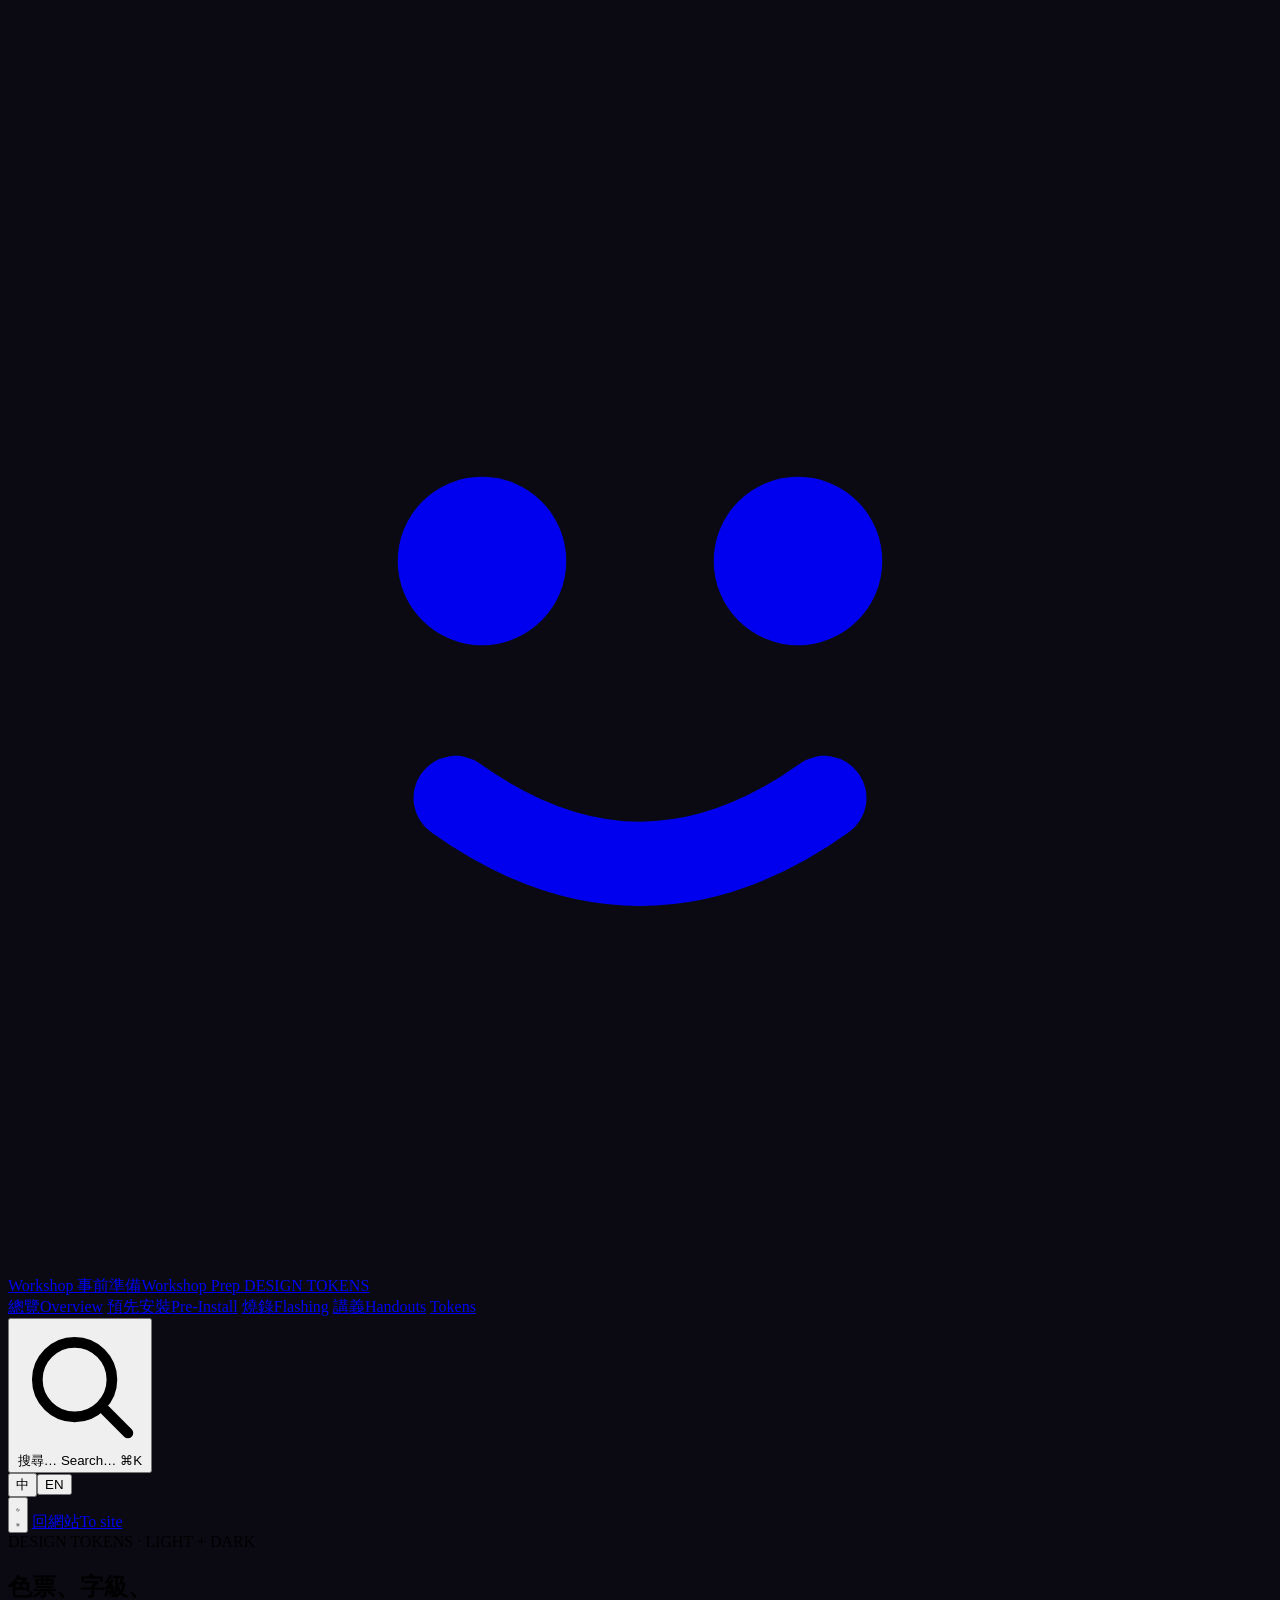
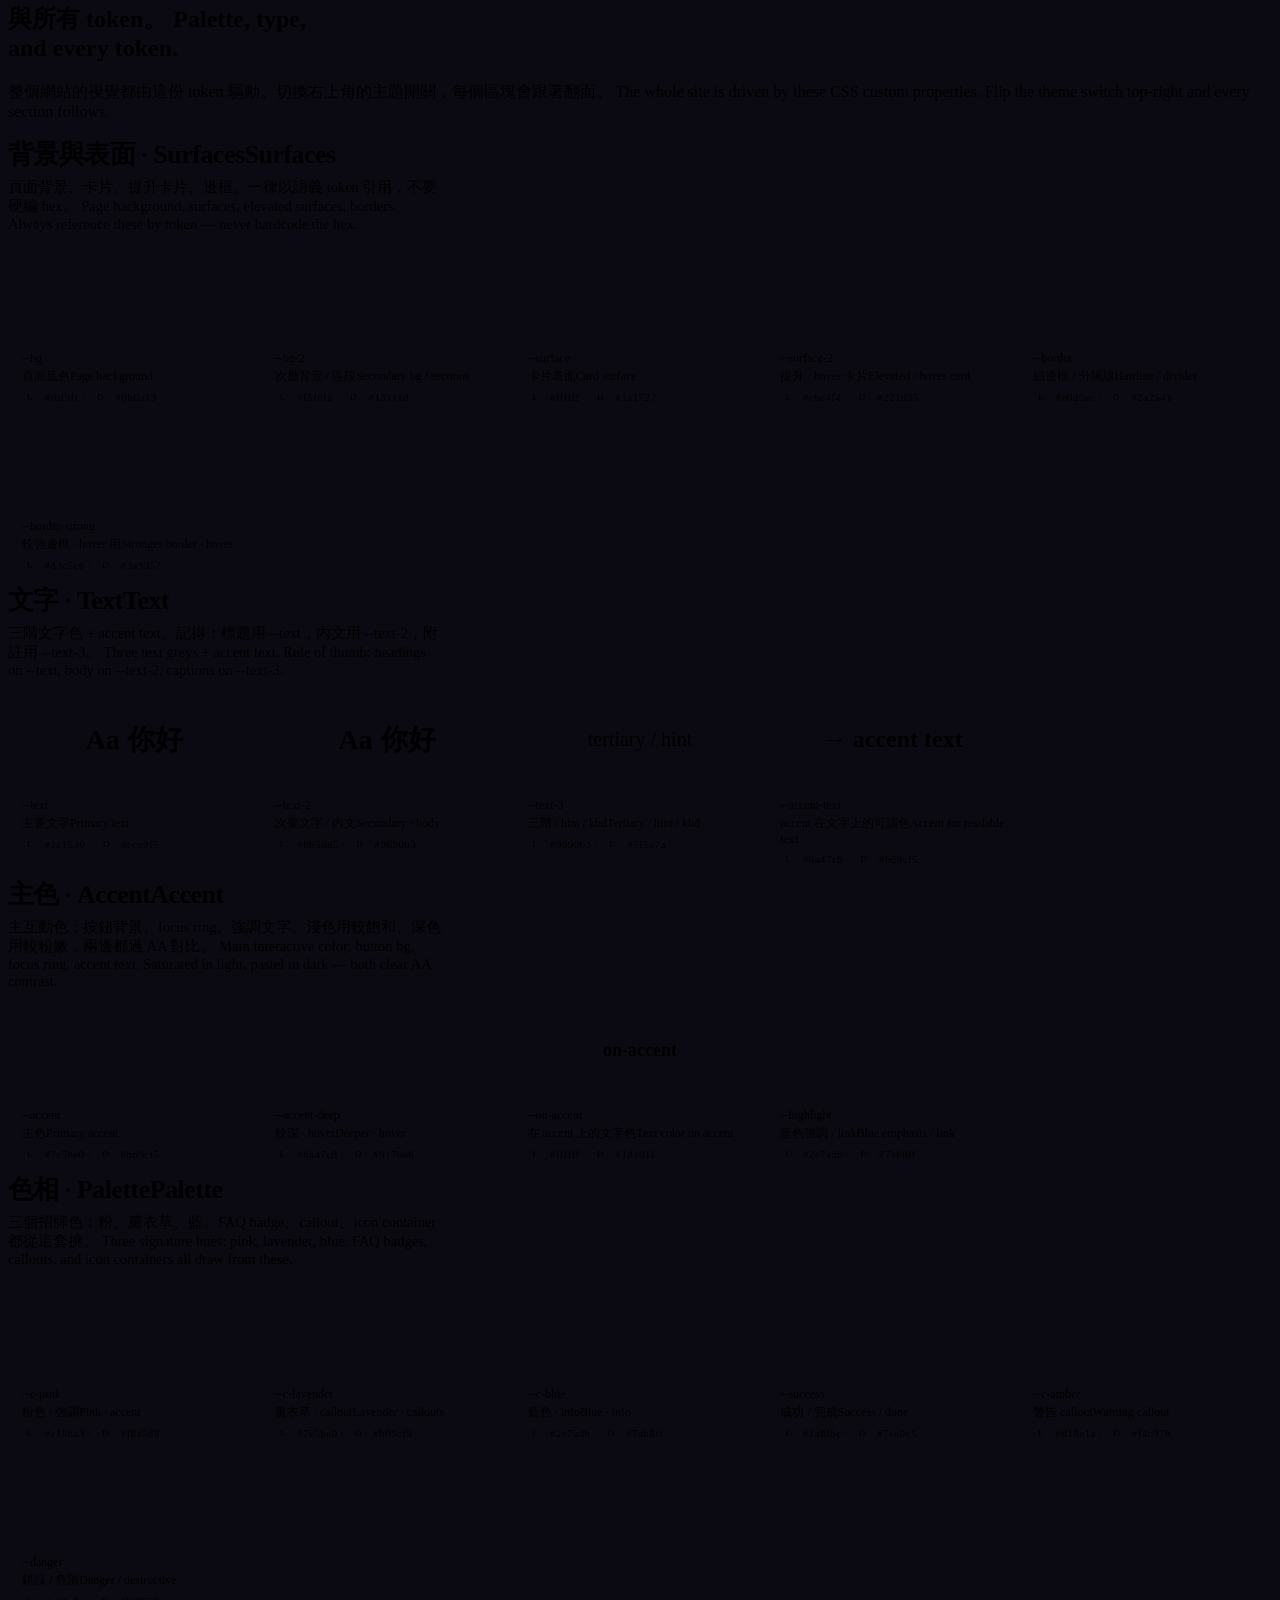
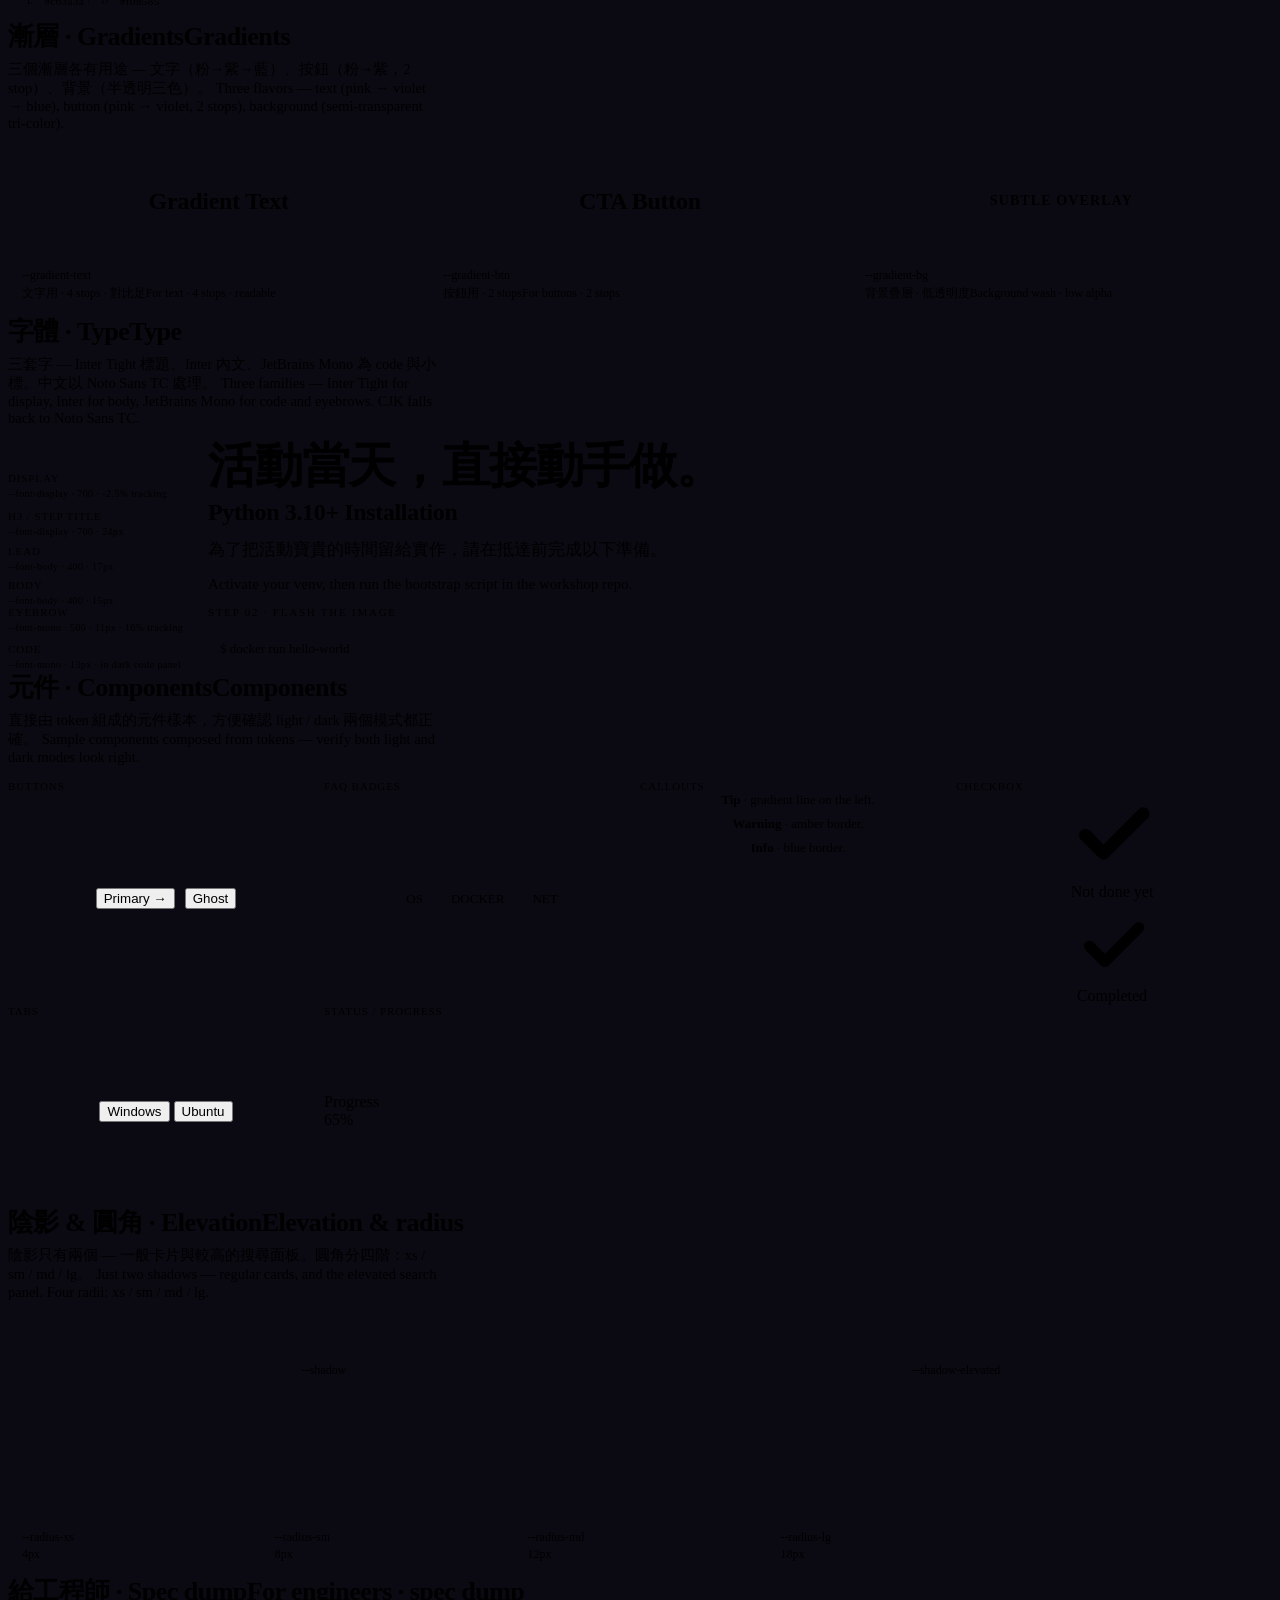
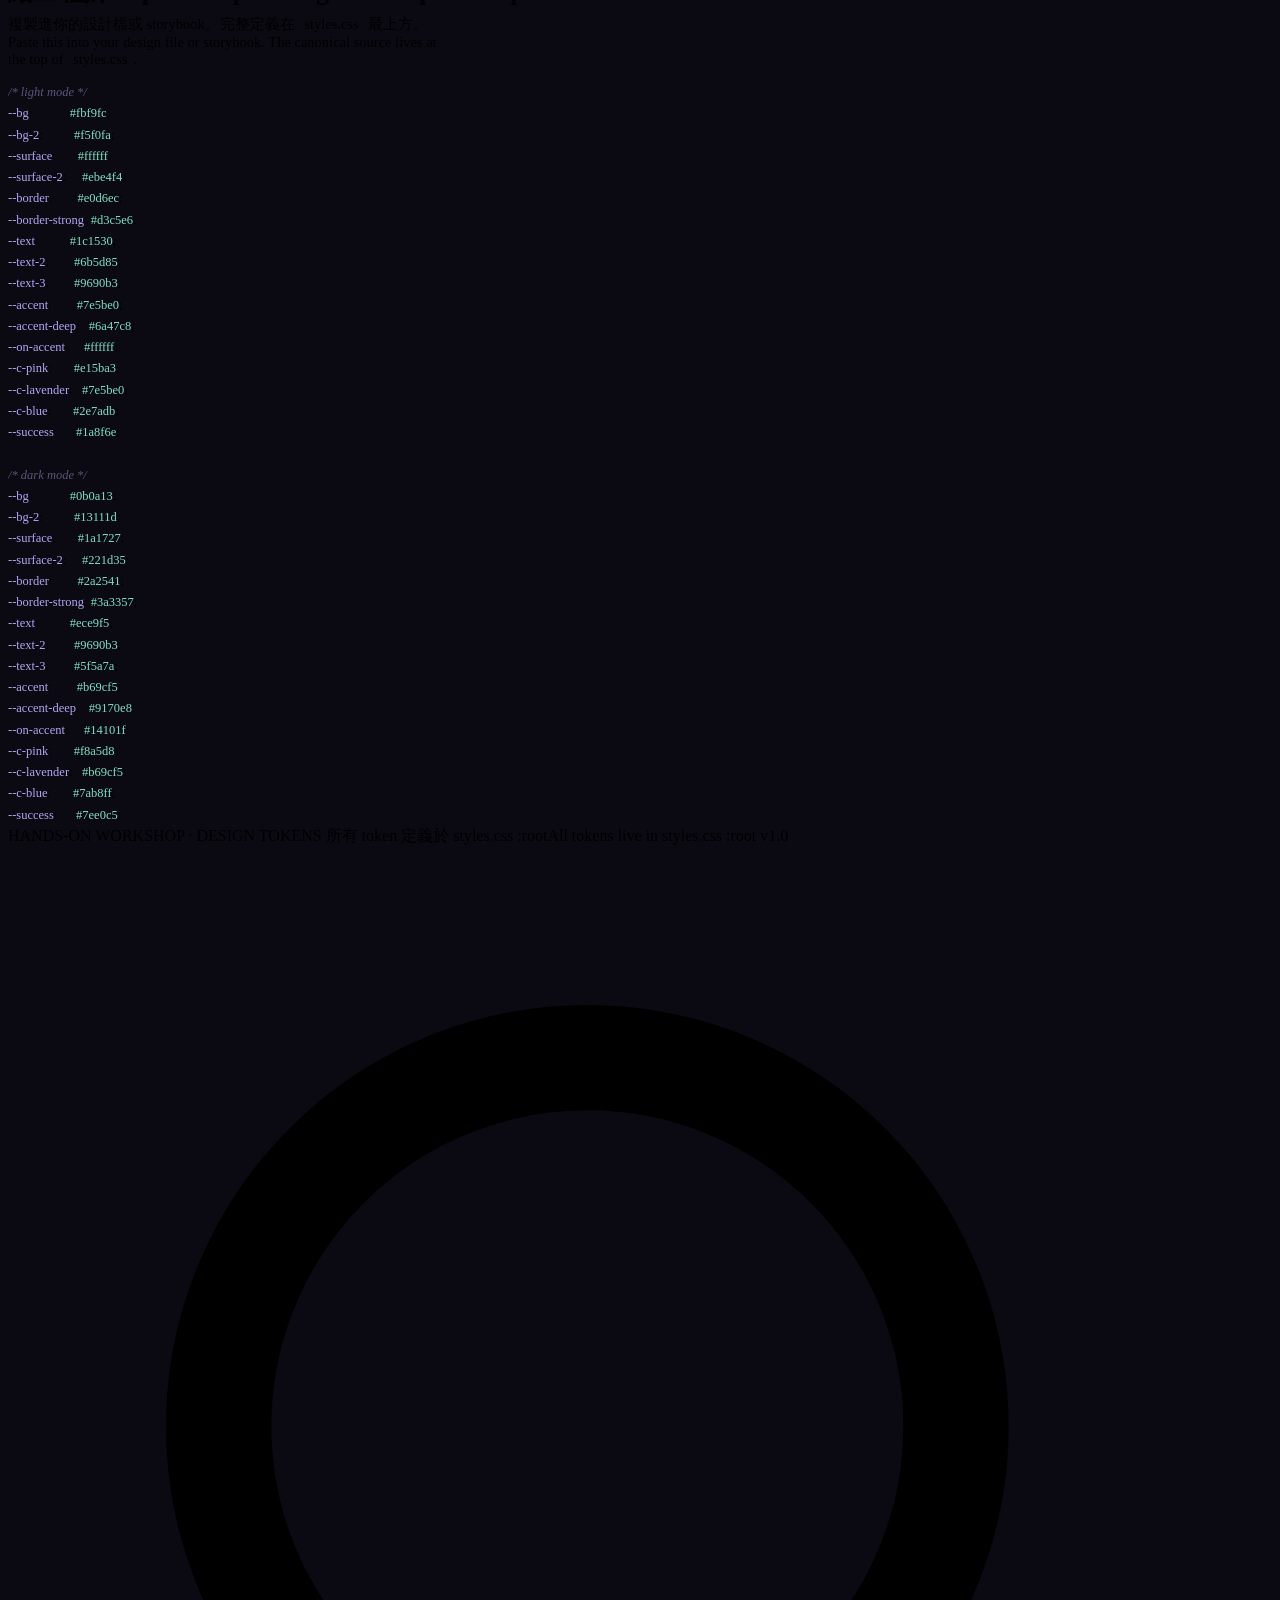
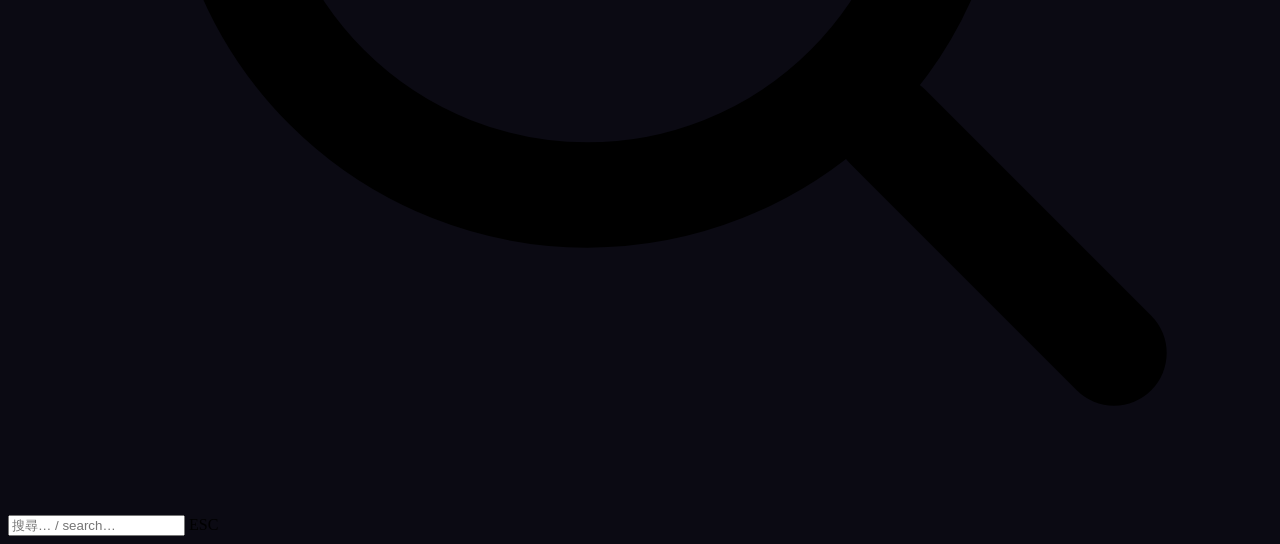
==== color-tokens.html @ 27fb86b7 "feat:Fix script page, remove FAQ page, and update flashing page." ====
<!doctype html>
<html lang="zh-Hant" data-lang="zh" data-theme="dark">
<head>
<meta charset="utf-8" />
<meta name="viewport" content="width=device-width, initial-scale=1" />
<title>色票 / Tokens — Hands-On Workshop</title>
<script>(function(){var d=document.documentElement;try{d.setAttribute('data-theme',localStorage.getItem('how_theme')||'dark');}catch(e){d.setAttribute('data-theme','dark');}try{var l=localStorage.getItem('how_lang')||'zh';d.setAttribute('data-lang',l);d.setAttribute('lang',l==='zh'?'zh-Hant':'en');}catch(e){d.setAttribute('data-lang','zh');}})();</script>
<style>html{background:#0b0a13}html[data-theme="light"]{background:#fbf9fc}</style>
<link rel="preconnect" href="https://fonts.googleapis.com">
<link rel="preconnect" href="https://fonts.gstatic.com" crossorigin>
<link rel="stylesheet" href="https://fonts.googleapis.com/css2?family=Inter+Tight:wght@400;500;600;700;800&family=Inter:wght@400;500;600;700&family=JetBrains+Mono:wght@400;500;600&family=Noto+Sans+TC:wght@400;500;700;900&display=swap">
<link rel="stylesheet" href="styles.css" />
<style>
  /* Page-specific styles for the swatch grid */
  .tk-grid {
    display: grid;
    grid-template-columns: repeat(auto-fill, minmax(240px, 1fr));
    gap: var(--space-3);
    margin-top: var(--space-6);
  }
  .tk-grid--wide {
    grid-template-columns: repeat(auto-fill, minmax(320px, 1fr));
  }
  .tk-grid--two {
    grid-template-columns: repeat(2, minmax(0, 1fr));
  }
  .swatch {
    position: relative;
    display: flex;
    flex-direction: column;
    background: var(--surface);
    border: 1px solid var(--border);
    border-radius: var(--radius-md);
    overflow: hidden;
    transition: border-color var(--dur-fast), transform var(--dur-fast);
  }
  .swatch:hover { border-color: var(--border-strong); }
  .swatch-chip {
    height: 92px;
    position: relative;
  }
  .swatch-chip::after {
    content: '';
    position: absolute;
    inset: 0;
    box-shadow: inset 0 0 0 1px rgba(0,0,0,0.04);
    pointer-events: none;
  }
  .swatch-meta {
    padding: 12px 14px;
    display: flex;
    flex-direction: column;
    gap: 2px;
  }
  .swatch-meta .name {
    font-family: var(--font-mono);
    font-size: 12px;
    color: var(--text);
    font-weight: 500;
  }
  .swatch-meta .role {
    font-size: 12px;
    color: var(--text-3);
  }
  .swatch-meta .hex {
    margin-top: 4px;
    display: inline-flex;
    align-items: center;
    gap: 6px;
    font-family: var(--font-mono);
    font-size: 11px;
    color: var(--text-2);
    letter-spacing: 0.04em;
  }
  .swatch-meta .hex .light, .swatch-meta .hex .dark {
    display: inline-flex; align-items: center; gap: 4px;
  }
  .swatch-meta .hex .mode {
    font-size: 9px; padding: 1px 5px; border-radius: 3px;
    background: var(--surface-2); color: var(--text-3);
    letter-spacing: 0.1em; text-transform: uppercase;
  }
  .copy-tag {
    position: absolute;
    top: 8px; right: 8px;
    background: rgba(0,0,0,0.45);
    color: #fff;
    font-family: var(--font-mono);
    font-size: 10px;
    padding: 3px 7px;
    border-radius: 4px;
    opacity: 0;
    transition: opacity var(--dur-fast);
    cursor: pointer;
  }
  .swatch:hover .copy-tag { opacity: 1; }
  .copy-tag.copied { background: var(--success); color: #fff; opacity: 1; }

  /* Token section header */
  .tk-section { margin-top: var(--space-16); }
  .tk-section h2 {
    font-family: var(--font-display);
    font-size: 26px;
    font-weight: 700;
    letter-spacing: -0.02em;
    color: var(--text);
    margin: 0;
  }
  .tk-section .sub {
    margin-top: 6px;
    color: var(--text-2);
    font-size: 14.5px;
    max-width: 60ch;
  }

  /* Gradient row */
  .grad-row {
    display: grid;
    grid-template-columns: repeat(auto-fit, minmax(280px, 1fr));
    gap: var(--space-3);
    margin-top: var(--space-6);
  }
  .grad-card {
    background: var(--surface);
    border: 1px solid var(--border);
    border-radius: var(--radius-md);
    overflow: hidden;
  }
  .grad-card .preview {
    height: 110px;
    display: grid;
    place-items: center;
    font-family: var(--font-display);
    font-weight: 700;
    font-size: 24px;
    letter-spacing: -0.01em;
  }
  .grad-card .meta { padding: 12px 14px; }
  .grad-card .meta .name { font-family: var(--font-mono); font-size: 12px; color: var(--text); }
  .grad-card .meta .role { font-size: 12px; color: var(--text-3); margin-top: 2px; }

  /* Type sample */
  .type-row {
    display: flex;
    flex-direction: column;
    gap: var(--space-4);
    margin-top: var(--space-6);
  }
  .type-sample {
    display: grid;
    grid-template-columns: 200px 1fr;
    align-items: baseline;
    gap: var(--space-6);
    padding: var(--space-4) var(--space-5);
    background: var(--surface);
    border: 1px solid var(--border);
    border-radius: var(--radius-md);
  }
  .type-sample .label {
    font-family: var(--font-mono);
    font-size: 11px;
    color: var(--text-3);
    letter-spacing: 0.08em;
    text-transform: uppercase;
  }
  .type-sample .label .spec {
    display: block;
    margin-top: 4px;
    font-size: 10px;
    color: var(--text-3);
    text-transform: none;
    letter-spacing: 0.04em;
  }

  /* Component preview row */
  .comp-row {
    display: grid;
    grid-template-columns: repeat(auto-fit, minmax(280px, 1fr));
    gap: var(--space-4);
    margin-top: var(--space-6);
  }
  .comp-card {
    padding: var(--space-5);
    background: var(--surface);
    border: 1px solid var(--border);
    border-radius: var(--radius-md);
    display: flex;
    flex-direction: column;
    gap: var(--space-4);
    min-height: 200px;
  }
  .comp-card .head {
    font-family: var(--font-mono);
    font-size: 11px;
    color: var(--text-3);
    letter-spacing: 0.08em;
    text-transform: uppercase;
  }
  .comp-card .stage {
    flex: 1;
    display: grid;
    place-items: center;
    padding: var(--space-4);
    background: var(--bg-2);
    border-radius: var(--radius-sm);
  }

  /* Shadow demo */
  .shadow-demo {
    display: grid;
    place-items: center;
    height: 110px;
    background: var(--surface);
    border-radius: var(--radius-md);
    box-shadow: var(--shadow);
    font-family: var(--font-mono);
    font-size: 12px;
    color: var(--text-2);
    border: 1px solid var(--border);
  }
  .shadow-demo--elev { box-shadow: var(--shadow-elevated); }

  /* Code panel for the spec dump */
  .spec-dump {
    margin-top: var(--space-8);
    padding: var(--space-5);
    background: var(--code-bg);
    border: 1px solid var(--code-border);
    border-radius: var(--radius-md);
    font-family: var(--font-mono);
    font-size: 12.5px;
    line-height: 1.7;
    color: var(--code-text);
    overflow-x: auto;
    white-space: pre;
  }
  .spec-dump .k { color: #B6A4F4; }
  .spec-dump .v { color: #7ee0c5; }
  .spec-dump .c { color: #5A547A; font-style: italic; }
</style>
</head>
<body>

<header class="nav">
  <div class="nav-inner">
    <a href="index.html" class="brand">
      <span class="brand-mark" aria-hidden="true">
        <svg viewBox="0 0 24 24" fill="none" class="face-icon" overflow="visible">
          <circle class="eye eye-l" cx="9" cy="10.5" r="1.6" fill="currentColor"/>
          <circle class="eye eye-r" cx="15" cy="10.5" r="1.6" fill="currentColor"/>
          <path d="M8.5 15 Q12 17.5 15.5 15" stroke="currentColor" stroke-width="1.6" fill="none" stroke-linecap="round"/>
        </svg>
      </span>
      <span class="brand-text">
        <span class="top"><span class="zh-only">Workshop 事前準備</span><span class="en-only">Workshop Prep</span></span>
        <span class="sub">DESIGN TOKENS</span>
      </span>
    </a>
    <nav class="nav-links">
      <a href="index.html" class="nav-link"><span class="zh-only">總覽</span><span class="en-only">Overview</span></a>
      <a href="pre-install.html" class="nav-link"><span class="zh-only">預先安裝</span><span class="en-only">Pre-Install</span></a>
      <a href="flashing.html" class="nav-link"><span class="zh-only">燒錄</span><span class="en-only">Flashing</span></a>
      <a href="handouts.html" class="nav-link"><span class="zh-only">講義</span><span class="en-only">Handouts</span></a>
      <a href="color-tokens.html" class="nav-link active">Tokens</a>
    </nav>
    <span class="nav-spacer"></span>
    <button class="nav-search" data-open-search aria-label="Open search">
      <svg viewBox="0 0 24 24" fill="none" stroke="currentColor" stroke-width="2" stroke-linecap="round" stroke-linejoin="round"><circle cx="11" cy="11" r="7"/><path d="m21 21-4.3-4.3"/></svg>
      <span class="label zh-only">搜尋…</span>
      <span class="label en-only">Search…</span>
      <span class="kbd">⌘K</span>
    </button>
    <div class="lang-toggle"><button data-lang="zh">中</button><button data-lang="en">EN</button></div>
    <button class="theme-toggle" data-theme-toggle aria-label="Toggle theme">
      <span class="thumb">
        <svg class="icon-moon" viewBox="0 0 24 24" fill="none" stroke="currentColor" stroke-width="2.2" stroke-linecap="round" stroke-linejoin="round"><path d="M21 12.8A9 9 0 1 1 11.2 3a7 7 0 0 0 9.8 9.8z"/></svg>
        <svg class="icon-sun" viewBox="0 0 24 24" fill="none" stroke="currentColor" stroke-width="2.2" stroke-linecap="round" stroke-linejoin="round"><circle cx="12" cy="12" r="4"/><path d="M12 2v2"/><path d="M12 20v2"/><path d="m4.93 4.93 1.41 1.41"/><path d="m17.66 17.66 1.41 1.41"/><path d="M2 12h2"/><path d="M20 12h2"/><path d="m6.34 17.66-1.41 1.41"/><path d="m19.07 4.93-1.41 1.41"/></svg>
      </span>
    </button>
    <a href="index.html" class="btn-cta">
      <span class="zh-only">回網站</span><span class="en-only">To site</span>
    </a>
  </div>
</header>

<main class="shell">
  <section class="page">

    <span class="eyebrow">DESIGN TOKENS · LIGHT + DARK</span>
    <h1 class="display">
      <span class="zh-only">色票、字級、<br/><span class="grad-text">與所有 token。</span></span>
      <span class="en-only">Palette, type,<br/><span class="grad-text">and every token.</span></span>
    </h1>
    <p class="lead">
      <span class="zh-only">整個網站的視覺都由這份 token 驅動。切換右上角的主題開關，每個區塊會跟著翻面。</span>
      <span class="en-only">The whole site is driven by these CSS custom properties. Flip the theme switch top-right and every section follows.</span>
    </p>

    <!-- ===== SURFACE ===== -->
    <section class="tk-section">
      <h2><span class="zh-only">背景與表面 · Surfaces</span><span class="en-only">Surfaces</span></h2>
      <p class="sub">
        <span class="zh-only">頁面背景、卡片、提升卡片、邊框。一律以語義 token 引用，不要硬編 hex。</span>
        <span class="en-only">Page background, surfaces, elevated surfaces, borders. Always reference these by token — never hardcode the hex.</span>
      </p>
      <div class="tk-grid">
        <div class="swatch">
          <div class="swatch-chip" style="background:var(--bg);"></div>
          <div class="swatch-meta">
            <span class="name">--bg</span>
            <span class="role"><span class="zh-only">頁面底色</span><span class="en-only">Page background</span></span>
            <span class="hex"><span class="mode">L</span>#fbf9fc · <span class="mode">D</span>#0b0a13</span>
          </div>
          <button class="copy-tag" data-copy="--bg">copy</button>
        </div>
        <div class="swatch">
          <div class="swatch-chip" style="background:var(--bg-2);"></div>
          <div class="swatch-meta">
            <span class="name">--bg-2</span>
            <span class="role"><span class="zh-only">次層背景 / 區段</span><span class="en-only">Secondary bg / sections</span></span>
            <span class="hex"><span class="mode">L</span>#f5f0fa · <span class="mode">D</span>#13111d</span>
          </div>
          <button class="copy-tag" data-copy="--bg-2">copy</button>
        </div>
        <div class="swatch">
          <div class="swatch-chip" style="background:var(--surface);"></div>
          <div class="swatch-meta">
            <span class="name">--surface</span>
            <span class="role"><span class="zh-only">卡片表面</span><span class="en-only">Card surface</span></span>
            <span class="hex"><span class="mode">L</span>#ffffff · <span class="mode">D</span>#1a1727</span>
          </div>
          <button class="copy-tag" data-copy="--surface">copy</button>
        </div>
        <div class="swatch">
          <div class="swatch-chip" style="background:var(--surface-2);"></div>
          <div class="swatch-meta">
            <span class="name">--surface-2</span>
            <span class="role"><span class="zh-only">提升 / hover 卡片</span><span class="en-only">Elevated / hover card</span></span>
            <span class="hex"><span class="mode">L</span>#ebe4f4 · <span class="mode">D</span>#221d35</span>
          </div>
          <button class="copy-tag" data-copy="--surface-2">copy</button>
        </div>
        <div class="swatch">
          <div class="swatch-chip" style="background:var(--surface);border-bottom:1px solid var(--border);">
            <div style="position:absolute;left:14px;top:50%;right:14px;border-top:1px solid var(--border);transform:translateY(-50%);"></div>
          </div>
          <div class="swatch-meta">
            <span class="name">--border</span>
            <span class="role"><span class="zh-only">細邊框 / 分隔線</span><span class="en-only">Hairline / divider</span></span>
            <span class="hex"><span class="mode">L</span>#e0d6ec · <span class="mode">D</span>#2a2541</span>
          </div>
          <button class="copy-tag" data-copy="--border">copy</button>
        </div>
        <div class="swatch">
          <div class="swatch-chip" style="background:var(--surface);">
            <div style="position:absolute;left:14px;top:50%;right:14px;border-top:1px solid var(--border-strong);transform:translateY(-50%);"></div>
          </div>
          <div class="swatch-meta">
            <span class="name">--border-strong</span>
            <span class="role"><span class="zh-only">較強邊框 · hover 用</span><span class="en-only">Stronger border · hover</span></span>
            <span class="hex"><span class="mode">L</span>#d3c5e6 · <span class="mode">D</span>#3a3357</span>
          </div>
          <button class="copy-tag" data-copy="--border-strong">copy</button>
        </div>
      </div>
    </section>

    <!-- ===== TEXT ===== -->
    <section class="tk-section">
      <h2><span class="zh-only">文字 · Text</span><span class="en-only">Text</span></h2>
      <p class="sub">
        <span class="zh-only">三階文字色 + accent text。記得：標題用 --text，內文用 --text-2，附註用 --text-3。</span>
        <span class="en-only">Three text greys + accent text. Rule of thumb: headings on --text, body on --text-2, captions on --text-3.</span>
      </p>
      <div class="tk-grid">
        <div class="swatch">
          <div class="swatch-chip" style="background:var(--surface);display:grid;place-items:center;color:var(--text);font-family:var(--font-display);font-size:28px;font-weight:700;">Aa 你好</div>
          <div class="swatch-meta">
            <span class="name">--text</span>
            <span class="role"><span class="zh-only">主要文字</span><span class="en-only">Primary text</span></span>
            <span class="hex"><span class="mode">L</span>#1c1530 · <span class="mode">D</span>#ece9f5</span>
          </div>
        </div>
        <div class="swatch">
          <div class="swatch-chip" style="background:var(--surface);display:grid;place-items:center;color:var(--text-2);font-family:var(--font-display);font-size:28px;font-weight:600;">Aa 你好</div>
          <div class="swatch-meta">
            <span class="name">--text-2</span>
            <span class="role"><span class="zh-only">次要文字 / 內文</span><span class="en-only">Secondary / body</span></span>
            <span class="hex"><span class="mode">L</span>#6b5d85 · <span class="mode">D</span>#9690b3</span>
          </div>
        </div>
        <div class="swatch">
          <div class="swatch-chip" style="background:var(--surface);display:grid;place-items:center;color:var(--text-3);font-family:var(--font-mono);font-size:20px;">tertiary / hint</div>
          <div class="swatch-meta">
            <span class="name">--text-3</span>
            <span class="role"><span class="zh-only">三階 / hint / kbd</span><span class="en-only">Tertiary / hint / kbd</span></span>
            <span class="hex"><span class="mode">L</span>#9690b3 · <span class="mode">D</span>#5f5a7a</span>
          </div>
        </div>
        <div class="swatch">
          <div class="swatch-chip" style="background:var(--surface);display:grid;place-items:center;color:var(--accent-text);font-family:var(--font-display);font-size:24px;font-weight:700;">→ accent text</div>
          <div class="swatch-meta">
            <span class="name">--accent-text</span>
            <span class="role"><span class="zh-only">accent 在文字上的可讀色</span><span class="en-only">Accent for readable text</span></span>
            <span class="hex"><span class="mode">L</span>#6a47c8 · <span class="mode">D</span>#b69cf5</span>
          </div>
        </div>
      </div>
    </section>

    <!-- ===== ACCENT / BRAND ===== -->
    <section class="tk-section">
      <h2><span class="zh-only">主色 · Accent</span><span class="en-only">Accent</span></h2>
      <p class="sub">
        <span class="zh-only">主互動色：按鈕背景、focus ring、強調文字。淺色用較飽和、深色用較粉嫩，兩邊都過 AA 對比。</span>
        <span class="en-only">Main interactive color: button bg, focus ring, accent text. Saturated in light, pastel in dark — both clear AA contrast.</span>
      </p>
      <div class="tk-grid">
        <div class="swatch">
          <div class="swatch-chip" style="background:var(--accent);"></div>
          <div class="swatch-meta">
            <span class="name">--accent</span>
            <span class="role"><span class="zh-only">主色</span><span class="en-only">Primary accent</span></span>
            <span class="hex"><span class="mode">L</span>#7e5be0 · <span class="mode">D</span>#b69cf5</span>
          </div>
        </div>
        <div class="swatch">
          <div class="swatch-chip" style="background:var(--accent-deep);"></div>
          <div class="swatch-meta">
            <span class="name">--accent-deep</span>
            <span class="role"><span class="zh-only">較深 · hover</span><span class="en-only">Deeper · hover</span></span>
            <span class="hex"><span class="mode">L</span>#6a47c8 · <span class="mode">D</span>#9170e8</span>
          </div>
        </div>
        <div class="swatch">
          <div class="swatch-chip" style="background:var(--gradient-btn);display:grid;place-items:center;color:var(--on-accent);font-family:var(--font-display);font-weight:700;font-size:18px;">on-accent</div>
          <div class="swatch-meta">
            <span class="name">--on-accent</span>
            <span class="role"><span class="zh-only">在 accent 上的文字色</span><span class="en-only">Text color on accent</span></span>
            <span class="hex"><span class="mode">L</span>#ffffff · <span class="mode">D</span>#14101f</span>
          </div>
        </div>
        <div class="swatch">
          <div class="swatch-chip" style="background:var(--highlight);"></div>
          <div class="swatch-meta">
            <span class="name">--highlight</span>
            <span class="role"><span class="zh-only">藍色強調 / link</span><span class="en-only">Blue emphasis / link</span></span>
            <span class="hex"><span class="mode">L</span>#2e7adb · <span class="mode">D</span>#7ab8ff</span>
          </div>
        </div>
      </div>
    </section>

    <!-- ===== PALETTE ===== -->
    <section class="tk-section">
      <h2><span class="zh-only">色相 · Palette</span><span class="en-only">Palette</span></h2>
      <p class="sub">
        <span class="zh-only">三個招牌色：粉、薰衣草、藍。FAQ badge、callout、icon container 都從這套挑。</span>
        <span class="en-only">Three signature hues: pink, lavender, blue. FAQ badges, callouts, and icon containers all draw from these.</span>
      </p>
      <div class="tk-grid">
        <div class="swatch">
          <div class="swatch-chip" style="background:var(--c-pink);"></div>
          <div class="swatch-meta">
            <span class="name">--c-pink</span>
            <span class="role"><span class="zh-only">粉色 · 強調</span><span class="en-only">Pink · accent</span></span>
            <span class="hex"><span class="mode">L</span>#e15ba3 · <span class="mode">D</span>#f8a5d8</span>
          </div>
        </div>
        <div class="swatch">
          <div class="swatch-chip" style="background:var(--c-lavender);"></div>
          <div class="swatch-meta">
            <span class="name">--c-lavender</span>
            <span class="role"><span class="zh-only">薰衣草 · callout</span><span class="en-only">Lavender · callouts</span></span>
            <span class="hex"><span class="mode">L</span>#7e5be0 · <span class="mode">D</span>#b69cf5</span>
          </div>
        </div>
        <div class="swatch">
          <div class="swatch-chip" style="background:var(--c-blue);"></div>
          <div class="swatch-meta">
            <span class="name">--c-blue</span>
            <span class="role"><span class="zh-only">藍色 · info</span><span class="en-only">Blue · info</span></span>
            <span class="hex"><span class="mode">L</span>#2e7adb · <span class="mode">D</span>#7ab8ff</span>
          </div>
        </div>
        <div class="swatch">
          <div class="swatch-chip" style="background:var(--success);"></div>
          <div class="swatch-meta">
            <span class="name">--success</span>
            <span class="role"><span class="zh-only">成功 / 完成</span><span class="en-only">Success / done</span></span>
            <span class="hex"><span class="mode">L</span>#1a8f6e · <span class="mode">D</span>#7ee0c5</span>
          </div>
        </div>
        <div class="swatch">
          <div class="swatch-chip" style="background:var(--c-amber);"></div>
          <div class="swatch-meta">
            <span class="name">--c-amber</span>
            <span class="role"><span class="zh-only">警告 callout</span><span class="en-only">Warning callout</span></span>
            <span class="hex"><span class="mode">L</span>#d18e1a · <span class="mode">D</span>#f4c97b</span>
          </div>
        </div>
        <div class="swatch">
          <div class="swatch-chip" style="background:var(--danger);"></div>
          <div class="swatch-meta">
            <span class="name">--danger</span>
            <span class="role"><span class="zh-only">錯誤 / 危險</span><span class="en-only">Danger / destructive</span></span>
            <span class="hex"><span class="mode">L</span>#c63a3a · <span class="mode">D</span>#f08585</span>
          </div>
        </div>
      </div>
    </section>

    <!-- ===== GRADIENTS ===== -->
    <section class="tk-section">
      <h2><span class="zh-only">漸層 · Gradients</span><span class="en-only">Gradients</span></h2>
      <p class="sub">
        <span class="zh-only">三個漸層各有用途 — 文字（粉→紫→藍）、按鈕（粉→紫，2 stop）、背景（半透明三色）。</span>
        <span class="en-only">Three flavors — text (pink → violet → blue), button (pink → violet, 2 stops), background (semi-transparent tri-color).</span>
      </p>
      <div class="grad-row">
        <div class="grad-card">
          <div class="preview" style="background:var(--surface);">
            <span class="grad-text">Gradient Text</span>
          </div>
          <div class="meta">
            <div class="name">--gradient-text</div>
            <div class="role"><span class="zh-only">文字用 · 4 stops · 對比足</span><span class="en-only">For text · 4 stops · readable</span></div>
          </div>
        </div>
        <div class="grad-card">
          <div class="preview" style="background:var(--gradient-btn);color:var(--on-accent);">
            CTA Button
          </div>
          <div class="meta">
            <div class="name">--gradient-btn</div>
            <div class="role"><span class="zh-only">按鈕用 · 2 stops</span><span class="en-only">For buttons · 2 stops</span></div>
          </div>
        </div>
        <div class="grad-card">
          <div class="preview" style="background:linear-gradient(var(--bg-2),var(--bg-2)),var(--gradient-bg);background-blend-mode:normal;color:var(--text-2);font-size:14px;">
            <span style="font-family:var(--font-mono);letter-spacing:.08em;">SUBTLE OVERLAY</span>
          </div>
          <div class="meta">
            <div class="name">--gradient-bg</div>
            <div class="role"><span class="zh-only">背景疊層 · 低透明度</span><span class="en-only">Background wash · low alpha</span></div>
          </div>
        </div>
      </div>
    </section>

    <!-- ===== TYPE ===== -->
    <section class="tk-section">
      <h2><span class="zh-only">字體 · Type</span><span class="en-only">Type</span></h2>
      <p class="sub">
        <span class="zh-only">三套字 — Inter Tight 標題、Inter 內文、JetBrains Mono 為 code 與小標。中文以 Noto Sans TC 處理。</span>
        <span class="en-only">Three families — Inter Tight for display, Inter for body, JetBrains Mono for code and eyebrows. CJK falls back to Noto Sans TC.</span>
      </p>
      <div class="type-row">
        <div class="type-sample">
          <div class="label">DISPLAY<span class="spec">--font-display · 700 · -2.5% tracking</span></div>
          <div style="font-family:var(--font-display);font-weight:700;font-size:48px;letter-spacing:-0.025em;line-height:1;color:var(--text);">活動當天，直接動手做。</div>
        </div>
        <div class="type-sample">
          <div class="label">H3 / STEP TITLE<span class="spec">--font-display · 700 · 24px</span></div>
          <div style="font-family:var(--font-display);font-weight:700;font-size:24px;letter-spacing:-0.015em;color:var(--text);">Python 3.10+ Installation</div>
        </div>
        <div class="type-sample">
          <div class="label">LEAD<span class="spec">--font-body · 400 · 17px</span></div>
          <div style="font-family:var(--font-body);font-weight:400;font-size:17px;line-height:1.55;color:var(--text-2);">為了把活動寶貴的時間留給實作，請在抵達前完成以下準備。</div>
        </div>
        <div class="type-sample">
          <div class="label">BODY<span class="spec">--font-body · 400 · 15px</span></div>
          <div style="font-family:var(--font-body);font-weight:400;font-size:15px;line-height:1.65;color:var(--text-2);">Activate your venv, then run the bootstrap script in the workshop repo.</div>
        </div>
        <div class="type-sample">
          <div class="label">EYEBROW<span class="spec">--font-mono · 500 · 11px · 16% tracking</span></div>
          <div style="font-family:var(--font-mono);font-weight:500;font-size:11px;letter-spacing:0.16em;text-transform:uppercase;color:var(--text-3);">STEP 02 · FLASH THE IMAGE</div>
        </div>
        <div class="type-sample">
          <div class="label">CODE<span class="spec">--font-mono · 13px · in dark code panel</span></div>
          <div style="font-family:var(--font-mono);font-size:13px;color:var(--code-text);background:var(--code-bg);padding:8px 12px;border-radius:6px;border:1px solid var(--code-border);">$ docker run hello-world</div>
        </div>
      </div>
    </section>

    <!-- ===== COMPONENTS ===== -->
    <section class="tk-section">
      <h2><span class="zh-only">元件 · Components</span><span class="en-only">Components</span></h2>
      <p class="sub">
        <span class="zh-only">直接由 token 組成的元件樣本，方便確認 light / dark 兩個模式都正確。</span>
        <span class="en-only">Sample components composed from tokens — verify both light and dark modes look right.</span>
      </p>
      <div class="comp-row">
        <div class="comp-card">
          <div class="head">BUTTONS</div>
          <div class="stage" style="gap:10px;display:flex;flex-wrap:wrap;justify-content:center;">
            <button class="btn-cta">Primary →</button>
            <button class="btn-ghost">Ghost</button>
          </div>
        </div>

        <div class="comp-card">
          <div class="head">FAQ BADGES</div>
          <div class="stage" style="gap:8px;display:flex;flex-wrap:wrap;justify-content:center;">
            <span class="faq-summary" style="padding:6px 10px;font-size:13px;"><span class="badge">OS</span></span>
            <span class="faq-summary" style="padding:6px 10px;font-size:13px;"><span class="badge">DOCKER</span></span>
            <span class="faq-summary" style="padding:6px 10px;font-size:13px;"><span class="badge">NET</span></span>
          </div>
        </div>

        <div class="comp-card">
          <div class="head">CALLOUTS</div>
          <div class="stage" style="display:flex;flex-direction:column;gap:8px;width:100%;">
            <div class="callout" style="margin:0;font-size:13px;"><strong>Tip</strong> · gradient line on the left.</div>
            <div class="callout callout--warn" style="margin:0;font-size:13px;"><strong>Warning</strong> · amber border.</div>
            <div class="callout callout--info" style="margin:0;font-size:13px;"><strong>Info</strong> · blue border.</div>
          </div>
        </div>

        <div class="comp-card">
          <div class="head">CHECKBOX</div>
          <div class="stage" style="display:flex;flex-direction:column;gap:8px;">
            <span class="step-checkbox">
              <span class="box"><svg viewBox="0 0 24 24" fill="none" stroke="currentColor" stroke-width="3.5" stroke-linecap="round" stroke-linejoin="round"><polyline points="20 6 9 17 4 12"/></svg></span>
              Not done yet
            </span>
            <span class="step-checkbox done">
              <span class="box"><svg viewBox="0 0 24 24" fill="none" stroke="currentColor" stroke-width="3.5" stroke-linecap="round" stroke-linejoin="round"><polyline points="20 6 9 17 4 12"/></svg></span>
              Completed
            </span>
          </div>
        </div>

        <div class="comp-card">
          <div class="head">TABS</div>
          <div class="stage">
            <div class="tabs" style="margin:0;">
              <button class="tab on">Windows</button>
              <button class="tab">Ubuntu</button>
            </div>
          </div>
        </div>

        <div class="comp-card">
          <div class="head">STATUS / PROGRESS</div>
          <div class="stage">
            <div class="status-bar" style="width:100%;">
              <span class="dot"></span>
              <span>Progress</span>
              <div class="progress"><div class="progress-fill" style="width:65%"></div></div>
              <span>65%</span>
            </div>
          </div>
        </div>
      </div>
    </section>

    <!-- ===== ELEVATION ===== -->
    <section class="tk-section">
      <h2><span class="zh-only">陰影 & 圓角 · Elevation</span><span class="en-only">Elevation & radius</span></h2>
      <p class="sub">
        <span class="zh-only">陰影只有兩個 — 一般卡片與較高的搜尋面板。圓角分四階：xs / sm / md / lg。</span>
        <span class="en-only">Just two shadows — regular cards, and the elevated search panel. Four radii: xs / sm / md / lg.</span>
      </p>
      <div class="tk-grid tk-grid--two">
        <div class="shadow-demo">--shadow</div>
        <div class="shadow-demo shadow-demo--elev">--shadow-elevated</div>
      </div>

      <div class="tk-grid" style="margin-top:var(--space-4);">
        <div class="swatch">
          <div class="swatch-chip" style="background:var(--surface);display:grid;place-items:center;">
            <div style="width:60px;height:60px;background:var(--accent);border-radius:var(--radius-xs);"></div>
          </div>
          <div class="swatch-meta"><span class="name">--radius-xs</span><span class="role">4px</span></div>
        </div>
        <div class="swatch">
          <div class="swatch-chip" style="background:var(--surface);display:grid;place-items:center;">
            <div style="width:60px;height:60px;background:var(--accent);border-radius:var(--radius-sm);"></div>
          </div>
          <div class="swatch-meta"><span class="name">--radius-sm</span><span class="role">8px</span></div>
        </div>
        <div class="swatch">
          <div class="swatch-chip" style="background:var(--surface);display:grid;place-items:center;">
            <div style="width:60px;height:60px;background:var(--accent);border-radius:var(--radius-md);"></div>
          </div>
          <div class="swatch-meta"><span class="name">--radius-md</span><span class="role">12px</span></div>
        </div>
        <div class="swatch">
          <div class="swatch-chip" style="background:var(--surface);display:grid;place-items:center;">
            <div style="width:60px;height:60px;background:var(--accent);border-radius:var(--radius-lg);"></div>
          </div>
          <div class="swatch-meta"><span class="name">--radius-lg</span><span class="role">18px</span></div>
        </div>
      </div>
    </section>

    <!-- ===== SPEC DUMP ===== -->
    <section class="tk-section">
      <h2><span class="zh-only">給工程師 · Spec dump</span><span class="en-only">For engineers · spec dump</span></h2>
      <p class="sub">
        <span class="zh-only">複製進你的設計檔或 storybook。完整定義在 <code style="font-family:var(--font-mono);background:var(--surface-2);padding:1px 6px;border-radius:4px;color:var(--accent-text);">styles.css</code> 最上方。</span>
        <span class="en-only">Paste this into your design file or storybook. The canonical source lives at the top of <code style="font-family:var(--font-mono);background:var(--surface-2);padding:1px 6px;border-radius:4px;color:var(--accent-text);">styles.css</code>.</span>
      </p>
      <div class="spec-dump"><span class="c">/* light mode */</span>
<span class="k">--bg</span>:            <span class="v">#fbf9fc</span>;
<span class="k">--bg-2</span>:          <span class="v">#f5f0fa</span>;
<span class="k">--surface</span>:       <span class="v">#ffffff</span>;
<span class="k">--surface-2</span>:     <span class="v">#ebe4f4</span>;
<span class="k">--border</span>:        <span class="v">#e0d6ec</span>;
<span class="k">--border-strong</span>: <span class="v">#d3c5e6</span>;
<span class="k">--text</span>:          <span class="v">#1c1530</span>;
<span class="k">--text-2</span>:        <span class="v">#6b5d85</span>;
<span class="k">--text-3</span>:        <span class="v">#9690b3</span>;
<span class="k">--accent</span>:        <span class="v">#7e5be0</span>;
<span class="k">--accent-deep</span>:   <span class="v">#6a47c8</span>;
<span class="k">--on-accent</span>:     <span class="v">#ffffff</span>;
<span class="k">--c-pink</span>:       <span class="v">#e15ba3</span>;
<span class="k">--c-lavender</span>:   <span class="v">#7e5be0</span>;
<span class="k">--c-blue</span>:       <span class="v">#2e7adb</span>;
<span class="k">--success</span>:      <span class="v">#1a8f6e</span>;

<span class="c">/* dark mode */</span>
<span class="k">--bg</span>:            <span class="v">#0b0a13</span>;
<span class="k">--bg-2</span>:          <span class="v">#13111d</span>;
<span class="k">--surface</span>:       <span class="v">#1a1727</span>;
<span class="k">--surface-2</span>:     <span class="v">#221d35</span>;
<span class="k">--border</span>:        <span class="v">#2a2541</span>;
<span class="k">--border-strong</span>: <span class="v">#3a3357</span>;
<span class="k">--text</span>:          <span class="v">#ece9f5</span>;
<span class="k">--text-2</span>:        <span class="v">#9690b3</span>;
<span class="k">--text-3</span>:        <span class="v">#5f5a7a</span>;
<span class="k">--accent</span>:        <span class="v">#b69cf5</span>;
<span class="k">--accent-deep</span>:   <span class="v">#9170e8</span>;
<span class="k">--on-accent</span>:     <span class="v">#14101f</span>;
<span class="k">--c-pink</span>:       <span class="v">#f8a5d8</span>;
<span class="k">--c-lavender</span>:   <span class="v">#b69cf5</span>;
<span class="k">--c-blue</span>:       <span class="v">#7ab8ff</span>;
<span class="k">--success</span>:      <span class="v">#7ee0c5</span>;</div>
    </section>

  </section>
</main>

<footer class="foot">
  <div class="foot-inner">
    <span>HANDS-ON WORKSHOP · DESIGN TOKENS</span>
    <span><span class="zh-only">所有 token 定義於 styles.css :root</span><span class="en-only">All tokens live in styles.css :root</span></span>
    <span>v1.0</span>
  </div>
</footer>

<div class="search-overlay" id="search-overlay" role="dialog" aria-modal="true">
  <div class="search-panel">
    <div class="search-input-row">
      <svg viewBox="0 0 24 24" fill="none" stroke="currentColor" stroke-width="2" stroke-linecap="round" stroke-linejoin="round"><circle cx="11" cy="11" r="7"/><path d="m21 21-4.3-4.3"/></svg>
      <input id="search-input" type="text" placeholder="搜尋… / search…" autocomplete="off" />
      <span class="esc">ESC</span>
    </div>
    <div class="search-results" id="search-results"></div>
  </div>
</div>

<script src="search-index.js"></script>
<script src="app.js"></script>
<script>
  // Copy-token-name pills
  document.querySelectorAll('.copy-tag').forEach(btn => {
    btn.addEventListener('click', async (e) => {
      e.preventDefault();
      const name = btn.dataset.copy;
      try {
        await navigator.clipboard.writeText('var(' + name + ')');
        const original = btn.textContent;
        btn.classList.add('copied');
        btn.textContent = 'copied!';
        setTimeout(() => { btn.classList.remove('copied'); btn.textContent = original; }, 1300);
      } catch (_) {}
    });
  });
</script>
</body>
</html>
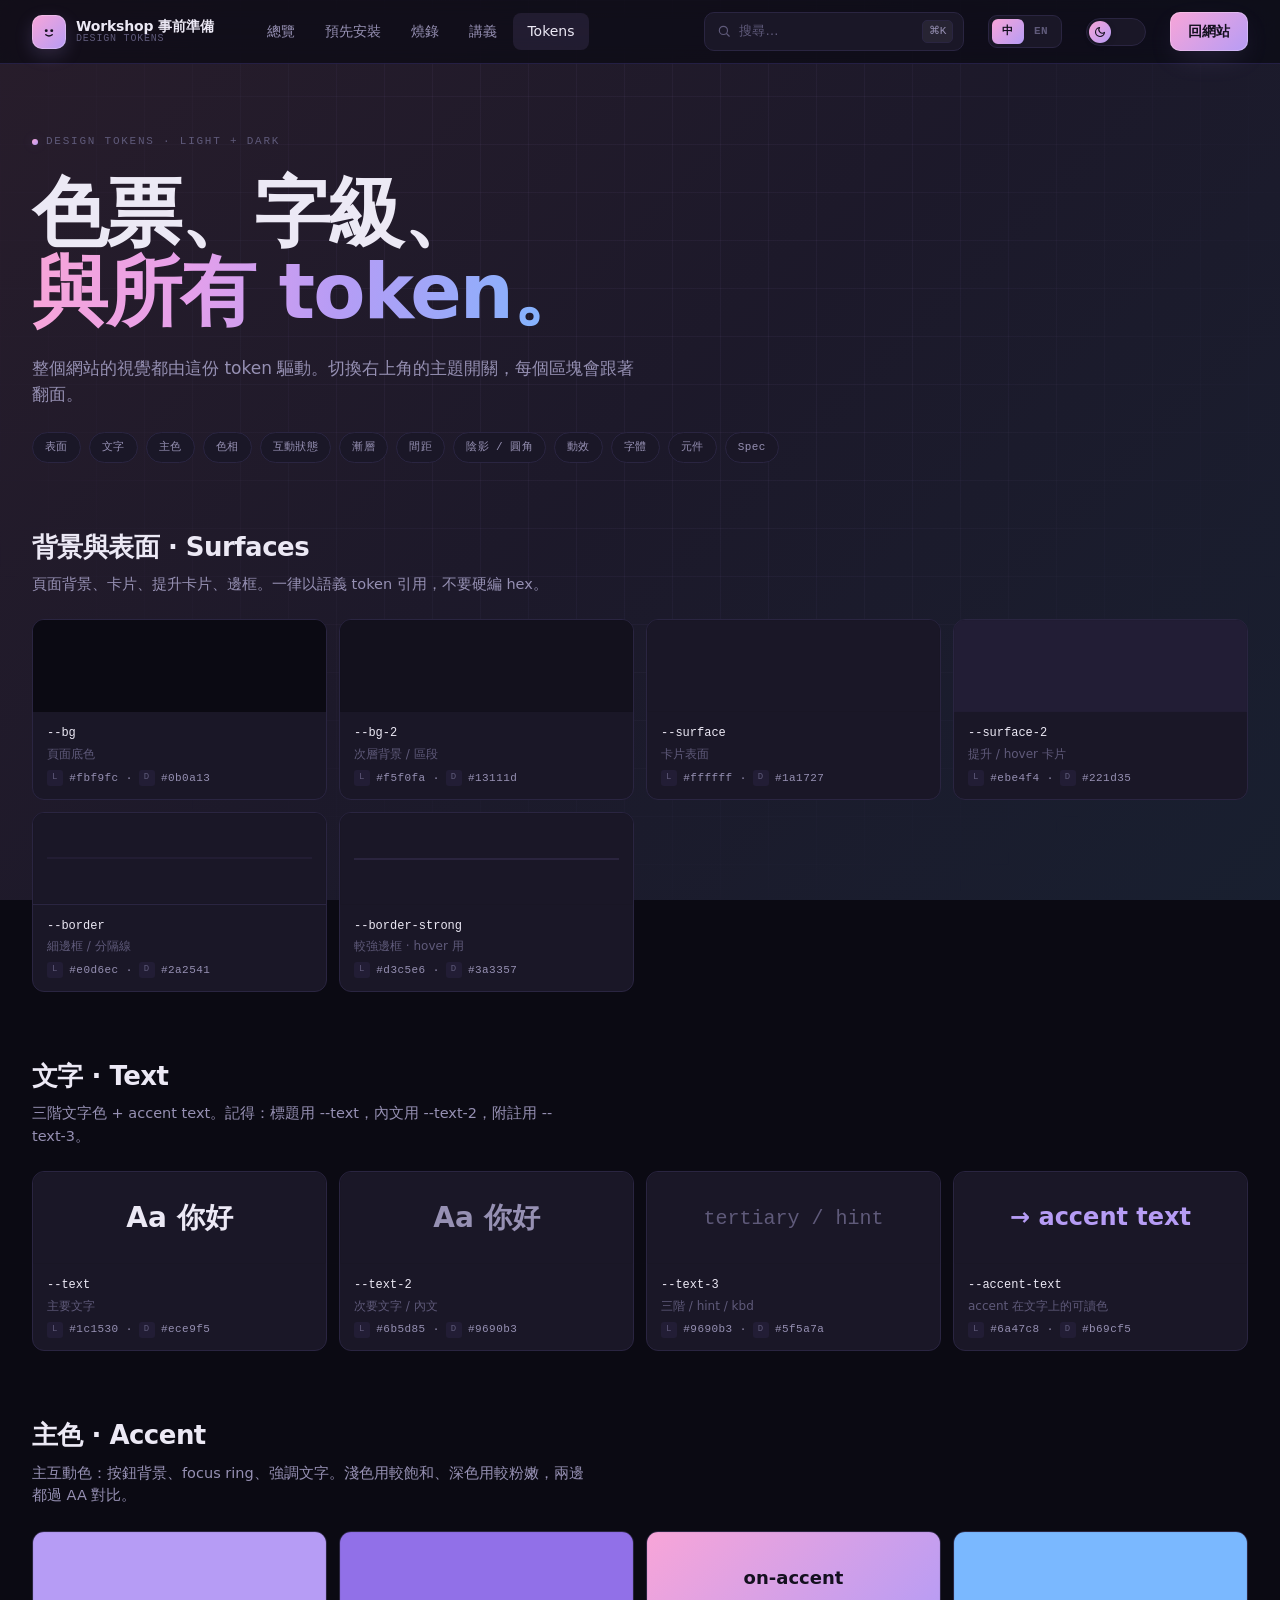
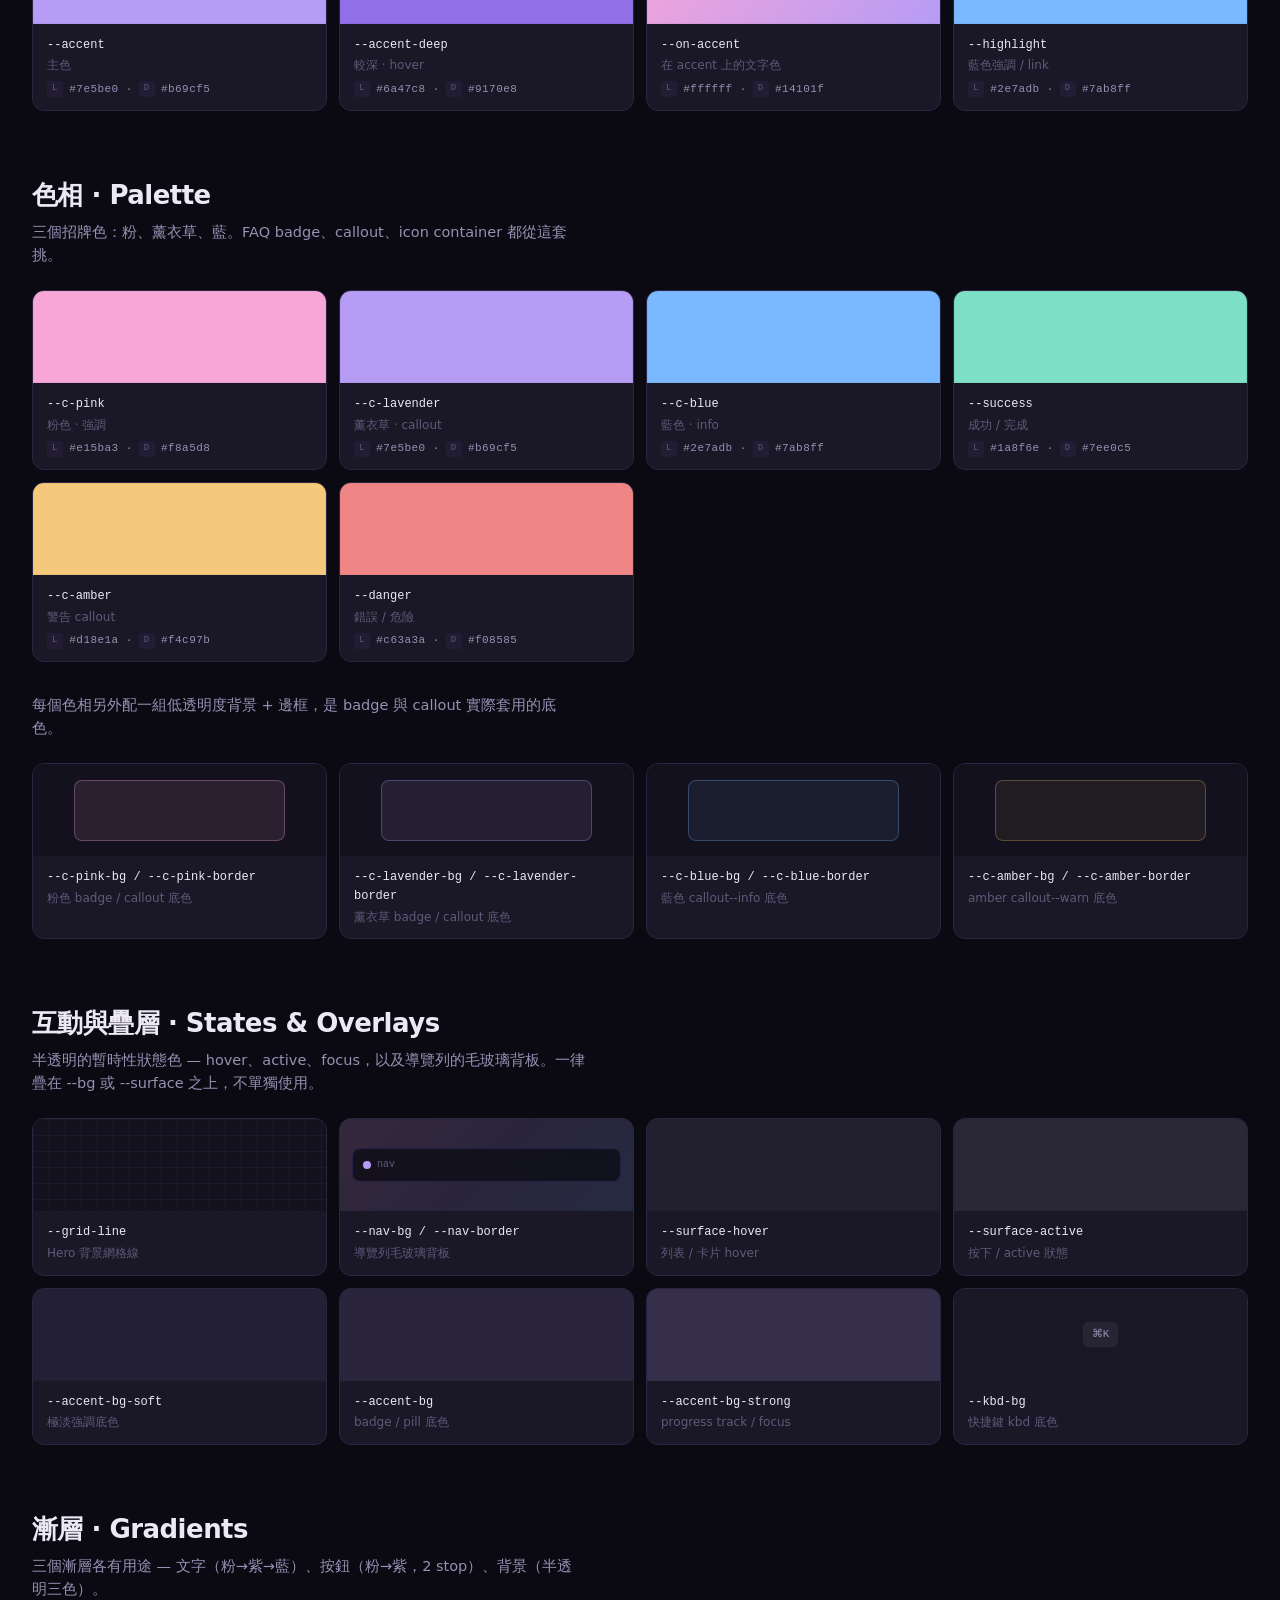
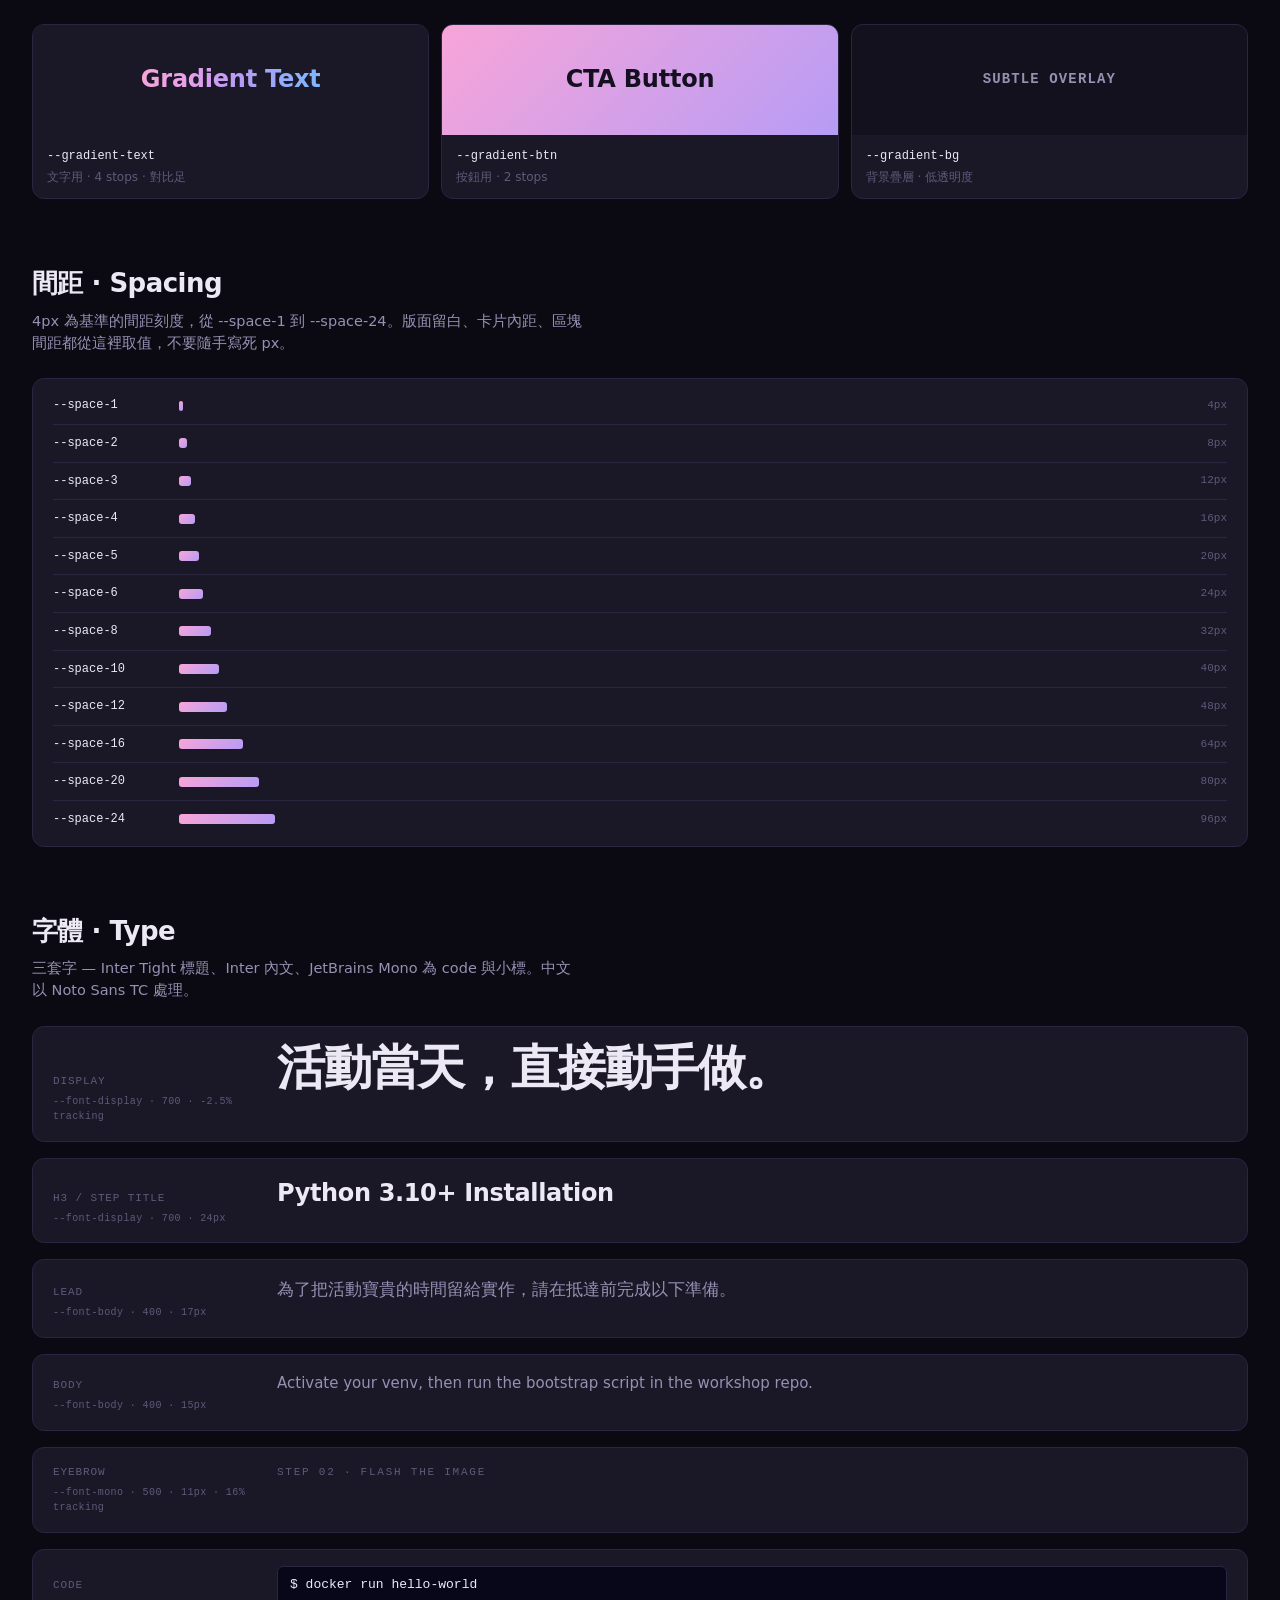
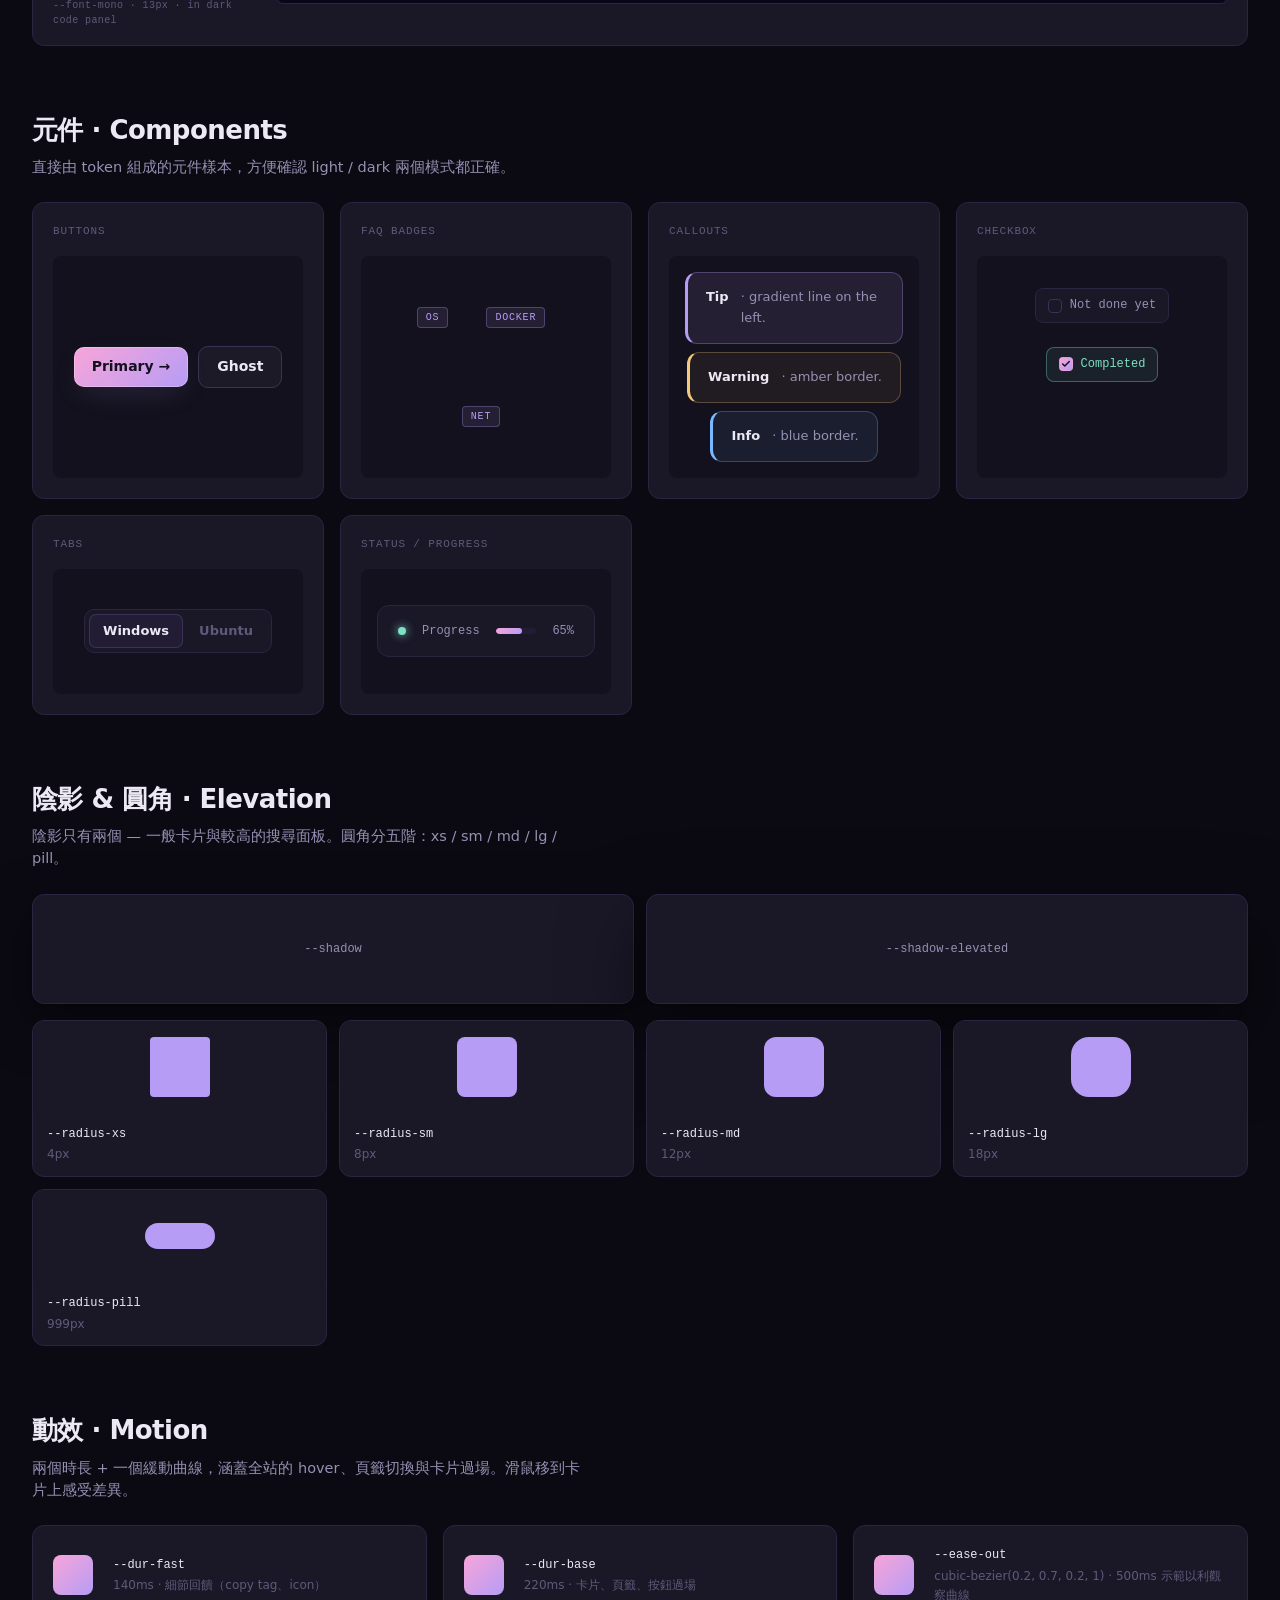
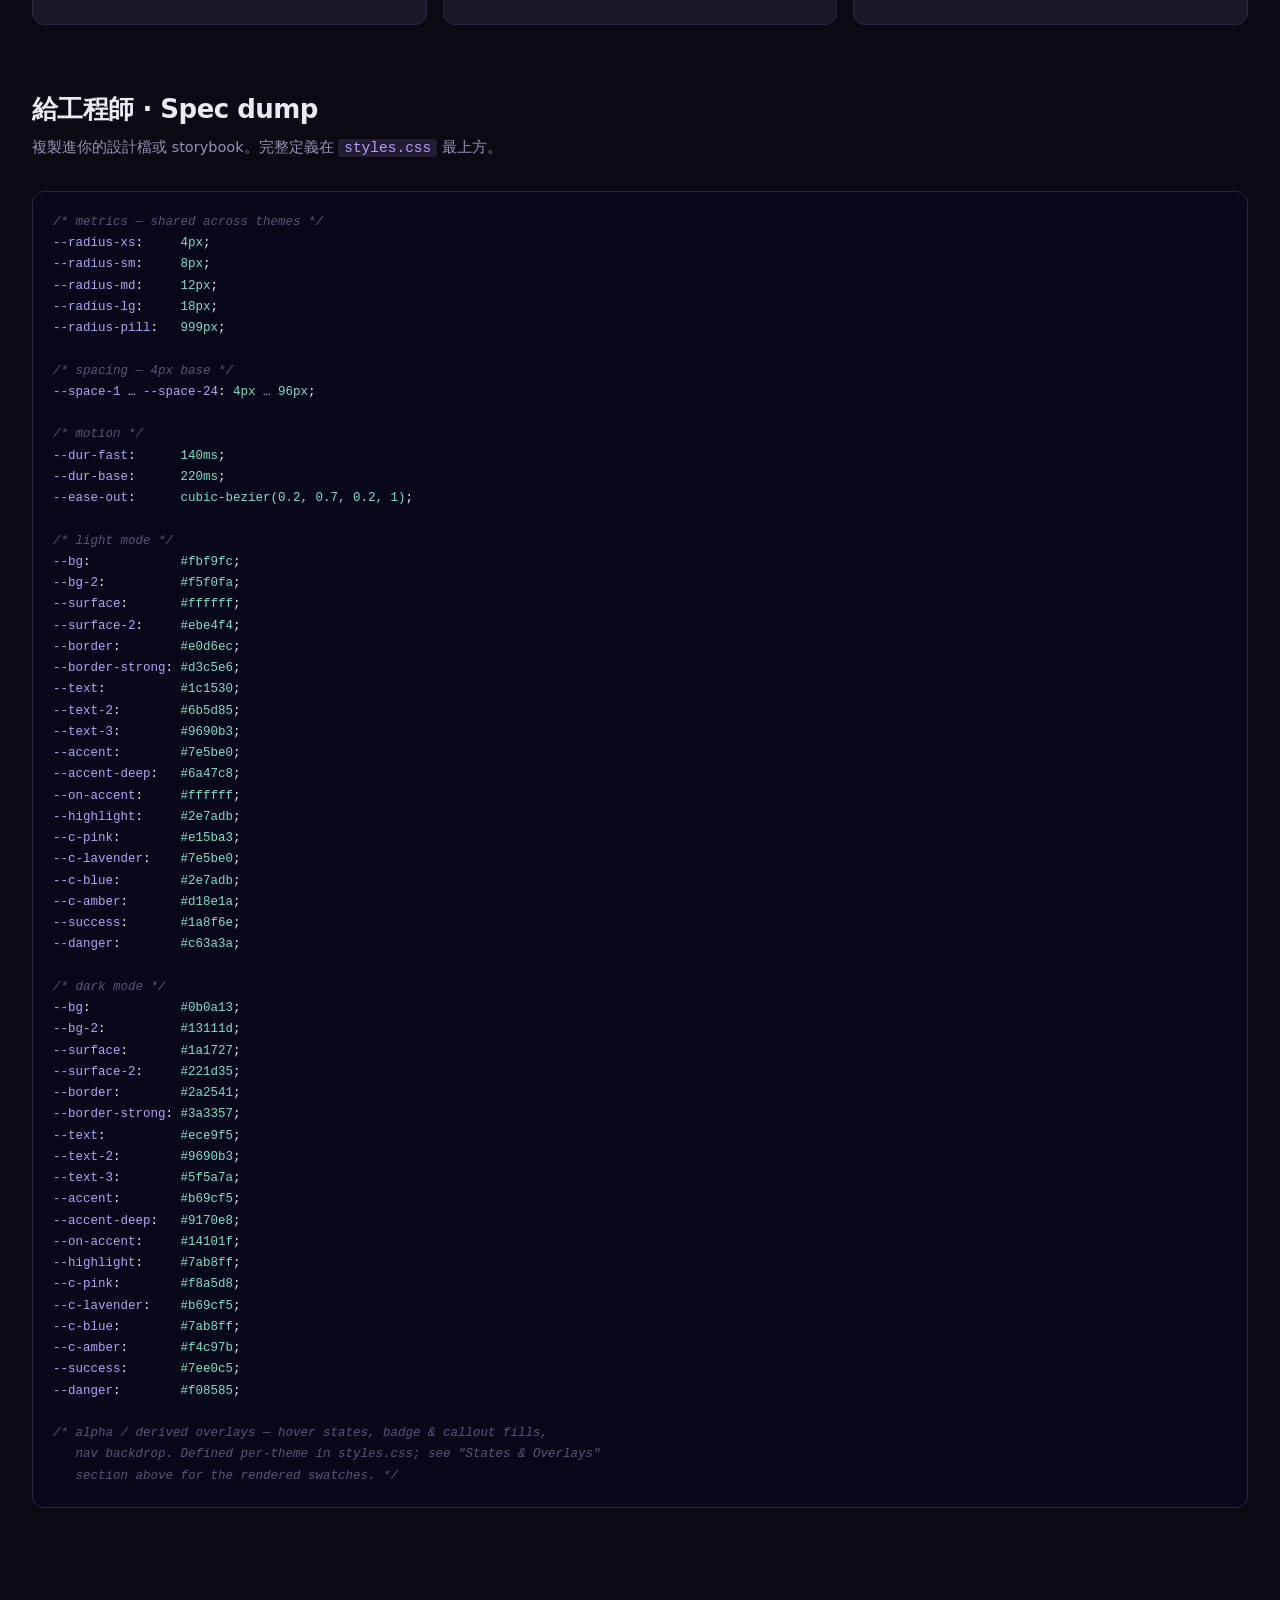
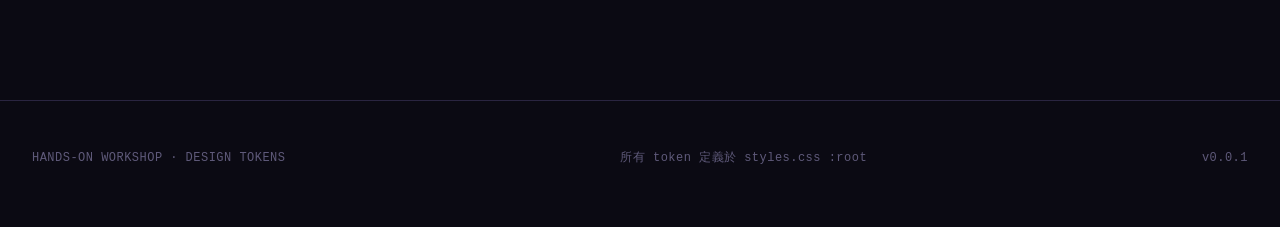
==== commit 41000f51: "fix:Add mobile navigation and hamburger menu for improved accessibility - Implemented a hamburger bu" ====
--- a/color-tokens.html
+++ b/color-tokens.html
@@ -219,6 +219,89 @@
     border: 1px solid var(--border);
   }
   .shadow-demo--elev { box-shadow: var(--shadow-elevated); }
+
+  /* Jump nav */
+  .tk-jumpnav {
+    display: flex;
+    flex-wrap: wrap;
+    gap: 8px;
+    margin-top: var(--space-6);
+  }
+  .tk-jumpnav a {
+    font-family: var(--font-mono);
+    font-size: 11px;
+    letter-spacing: 0.04em;
+    padding: 6px 12px;
+    border-radius: var(--radius-pill);
+    border: 1px solid var(--border);
+    color: var(--text-2);
+    text-decoration: none;
+    background: var(--surface);
+    transition: border-color var(--dur-fast), color var(--dur-fast), background var(--dur-fast);
+  }
+  .tk-jumpnav a:hover {
+    border-color: var(--accent);
+    color: var(--accent-text);
+    background: var(--accent-bg-soft);
+  }
+
+  /* Spacing scale */
+  .space-scale {
+    margin-top: var(--space-6);
+    background: var(--surface);
+    border: 1px solid var(--border);
+    border-radius: var(--radius-md);
+    padding: var(--space-2) var(--space-5);
+  }
+  .space-row {
+    display: flex;
+    align-items: center;
+    gap: var(--space-4);
+    padding: 9px 0;
+    border-bottom: 1px solid var(--border);
+  }
+  .space-row:last-child { border-bottom: none; }
+  .space-row .name {
+    width: 110px;
+    flex-shrink: 0;
+    font-family: var(--font-mono);
+    font-size: 12px;
+    color: var(--text);
+  }
+  .space-row .bar {
+    height: 10px;
+    border-radius: 3px;
+    background: var(--gradient-btn);
+    flex-shrink: 0;
+  }
+  .space-row .px {
+    margin-left: auto;
+    font-family: var(--font-mono);
+    font-size: 11px;
+    color: var(--text-3);
+  }
+
+  /* Motion demo */
+  .motion-card {
+    padding: var(--space-5);
+    background: var(--surface);
+    border: 1px solid var(--border);
+    border-radius: var(--radius-md);
+    display: flex;
+    align-items: center;
+    gap: var(--space-5);
+  }
+  .motion-card .swatch-square {
+    width: 40px;
+    height: 40px;
+    flex-shrink: 0;
+    background: var(--gradient-btn);
+    border-radius: var(--radius-sm);
+    transition: transform var(--motion-dur, 220ms) var(--ease-out);
+  }
+  .motion-card:hover .swatch-square { transform: scale(1.25) rotate(8deg); }
+  .motion-card .name { font-family: var(--font-mono); font-size: 12px; color: var(--text); }
+  .motion-card .role { font-size: 12px; color: var(--text-3); margin-top: 2px; }
 
   /* Code panel for the spec dump */
   .spec-dump {
@@ -263,6 +346,9 @@
       <a href="handouts.html" class="nav-link"><span class="zh-only">講義</span><span class="en-only">Handouts</span></a>
       <a href="color-tokens.html" class="nav-link active">Tokens</a>
     </nav>
+    <button class="nav-burger" type="button" data-mobile-nav-toggle aria-label="Open menu" aria-expanded="false" aria-controls="mobile-nav">
+      <svg viewBox="0 0 24 24" fill="none" stroke="currentColor" stroke-width="2" stroke-linecap="round" stroke-linejoin="round"><line x1="4" y1="7" x2="20" y2="7"/><line x1="4" y1="12" x2="20" y2="12"/><line x1="4" y1="17" x2="20" y2="17"/></svg>
+    </button>
     <span class="nav-spacer"></span>
     <button class="nav-search" data-open-search aria-label="Open search">
       <svg viewBox="0 0 24 24" fill="none" stroke="currentColor" stroke-width="2" stroke-linecap="round" stroke-linejoin="round"><circle cx="11" cy="11" r="7"/><path d="m21 21-4.3-4.3"/></svg>
@@ -283,6 +369,14 @@
   </div>
 </header>
 
+<div class="mobile-nav-panel" id="mobile-nav">
+  <a href="index.html"><span class="zh-only">總覽</span><span class="en-only">Overview</span></a>
+  <a href="pre-install.html"><span class="zh-only">預先安裝</span><span class="en-only">Pre-Install</span></a>
+  <a href="flashing.html"><span class="zh-only">燒錄</span><span class="en-only">Flashing</span></a>
+  <a href="handouts.html"><span class="zh-only">講義</span><span class="en-only">Handouts</span></a>
+  <a href="color-tokens.html" class="active">Tokens</a>
+</div>
+
 <main class="shell">
   <section class="page">
 
@@ -296,8 +390,23 @@
       <span class="en-only">The whole site is driven by these CSS custom properties. Flip the theme switch top-right and every section follows.</span>
     </p>
 
+    <nav class="tk-jumpnav" aria-label="Section navigation">
+      <a href="#surfaces"><span class="zh-only">表面</span><span class="en-only">Surfaces</span></a>
+      <a href="#text"><span class="zh-only">文字</span><span class="en-only">Text</span></a>
+      <a href="#accent"><span class="zh-only">主色</span><span class="en-only">Accent</span></a>
+      <a href="#palette"><span class="zh-only">色相</span><span class="en-only">Palette</span></a>
+      <a href="#states"><span class="zh-only">互動狀態</span><span class="en-only">States</span></a>
+      <a href="#gradients"><span class="zh-only">漸層</span><span class="en-only">Gradients</span></a>
+      <a href="#spacing"><span class="zh-only">間距</span><span class="en-only">Spacing</span></a>
+      <a href="#elevation"><span class="zh-only">陰影 / 圓角</span><span class="en-only">Elevation</span></a>
+      <a href="#motion"><span class="zh-only">動效</span><span class="en-only">Motion</span></a>
+      <a href="#type"><span class="zh-only">字體</span><span class="en-only">Type</span></a>
+      <a href="#components"><span class="zh-only">元件</span><span class="en-only">Components</span></a>
+      <a href="#spec">Spec</a>
+    </nav>
+
     <!-- ===== SURFACE ===== -->
-    <section class="tk-section">
+    <section class="tk-section" id="surfaces">
       <h2><span class="zh-only">背景與表面 · Surfaces</span><span class="en-only">Surfaces</span></h2>
       <p class="sub">
         <span class="zh-only">頁面背景、卡片、提升卡片、邊框。一律以語義 token 引用，不要硬編 hex。</span>
@@ -366,7 +475,7 @@
     </section>
 
     <!-- ===== TEXT ===== -->
-    <section class="tk-section">
+    <section class="tk-section" id="text">
       <h2><span class="zh-only">文字 · Text</span><span class="en-only">Text</span></h2>
       <p class="sub">
         <span class="zh-only">三階文字色 + accent text。記得：標題用 --text，內文用 --text-2，附註用 --text-3。</span>
@@ -409,7 +518,7 @@
     </section>
 
     <!-- ===== ACCENT / BRAND ===== -->
-    <section class="tk-section">
+    <section class="tk-section" id="accent">
       <h2><span class="zh-only">主色 · Accent</span><span class="en-only">Accent</span></h2>
       <p class="sub">
         <span class="zh-only">主互動色：按鈕背景、focus ring、強調文字。淺色用較飽和、深色用較粉嫩，兩邊都過 AA 對比。</span>
@@ -452,7 +561,7 @@
     </section>
 
     <!-- ===== PALETTE ===== -->
-    <section class="tk-section">
+    <section class="tk-section" id="palette">
       <h2><span class="zh-only">色相 · Palette</span><span class="en-only">Palette</span></h2>
       <p class="sub">
         <span class="zh-only">三個招牌色：粉、薰衣草、藍。FAQ badge、callout、icon container 都從這套挑。</span>
@@ -508,10 +617,127 @@
           </div>
         </div>
       </div>
+
+      <p class="sub" style="margin-top:var(--space-8);">
+        <span class="zh-only">每個色相另外配一組低透明度背景 + 邊框，是 badge 與 callout 實際套用的底色。</span>
+        <span class="en-only">Each hue also ships a low-alpha background + border pair — the actual fill used by badges and callouts.</span>
+      </p>
+      <div class="tk-grid">
+        <div class="swatch">
+          <div class="swatch-chip" style="background:var(--bg-2);display:grid;place-items:center;">
+            <div style="width:72%;height:66%;border-radius:var(--radius-sm);background:var(--c-pink-bg);border:1px solid var(--c-pink-border);"></div>
+          </div>
+          <div class="swatch-meta">
+            <span class="name">--c-pink-bg / --c-pink-border</span>
+            <span class="role"><span class="zh-only">粉色 badge / callout 底色</span><span class="en-only">Pink badge / callout fill</span></span>
+          </div>
+        </div>
+        <div class="swatch">
+          <div class="swatch-chip" style="background:var(--bg-2);display:grid;place-items:center;">
+            <div style="width:72%;height:66%;border-radius:var(--radius-sm);background:var(--c-lavender-bg);border:1px solid var(--c-lavender-border);"></div>
+          </div>
+          <div class="swatch-meta">
+            <span class="name">--c-lavender-bg / --c-lavender-border</span>
+            <span class="role"><span class="zh-only">薰衣草 badge / callout 底色</span><span class="en-only">Lavender badge / callout fill</span></span>
+          </div>
+        </div>
+        <div class="swatch">
+          <div class="swatch-chip" style="background:var(--bg-2);display:grid;place-items:center;">
+            <div style="width:72%;height:66%;border-radius:var(--radius-sm);background:var(--c-blue-bg);border:1px solid var(--c-blue-border);"></div>
+          </div>
+          <div class="swatch-meta">
+            <span class="name">--c-blue-bg / --c-blue-border</span>
+            <span class="role"><span class="zh-only">藍色 callout--info 底色</span><span class="en-only">Blue callout--info fill</span></span>
+          </div>
+        </div>
+        <div class="swatch">
+          <div class="swatch-chip" style="background:var(--bg-2);display:grid;place-items:center;">
+            <div style="width:72%;height:66%;border-radius:var(--radius-sm);background:var(--c-amber-bg);border:1px solid var(--c-amber-border);"></div>
+          </div>
+          <div class="swatch-meta">
+            <span class="name">--c-amber-bg / --c-amber-border</span>
+            <span class="role"><span class="zh-only">amber callout--warn 底色</span><span class="en-only">Amber callout--warn fill</span></span>
+          </div>
+        </div>
+      </div>
+    </section>
+
+    <!-- ===== STATES & OVERLAYS ===== -->
+    <section class="tk-section" id="states">
+      <h2><span class="zh-only">互動與疊層 · States &amp; Overlays</span><span class="en-only">States &amp; Overlays</span></h2>
+      <p class="sub">
+        <span class="zh-only">半透明的暫時性狀態色 — hover、active、focus，以及導覽列的毛玻璃背板。一律疊在 --bg 或 --surface 之上，不單獨使用。</span>
+        <span class="en-only">Semi-transparent tokens for transient hover / active / focus states, plus the frosted nav backdrop. Always composited over --bg or --surface — never used standalone.</span>
+      </p>
+      <div class="tk-grid">
+        <div class="swatch">
+          <div class="swatch-chip" style="background:var(--bg-2);background-image:linear-gradient(var(--grid-line) 1px, transparent 1px),linear-gradient(90deg, var(--grid-line) 1px, transparent 1px);background-size:16px 16px;"></div>
+          <div class="swatch-meta">
+            <span class="name">--grid-line</span>
+            <span class="role"><span class="zh-only">Hero 背景網格線</span><span class="en-only">Hero background grid</span></span>
+          </div>
+        </div>
+        <div class="swatch">
+          <div class="swatch-chip" style="background:var(--gradient-bg);display:flex;align-items:center;padding:0 12px;">
+            <div style="width:100%;height:34px;border-radius:var(--radius-sm);background:var(--nav-bg);border:1px solid var(--nav-border);backdrop-filter:blur(6px);display:flex;align-items:center;padding:0 10px;gap:6px;">
+              <span style="width:8px;height:8px;border-radius:50%;background:var(--accent);"></span>
+              <span style="font-family:var(--font-mono);font-size:10px;color:var(--text-3);">nav</span>
+            </div>
+          </div>
+          <div class="swatch-meta">
+            <span class="name">--nav-bg / --nav-border</span>
+            <span class="role"><span class="zh-only">導覽列毛玻璃背板</span><span class="en-only">Frosted nav backdrop</span></span>
+          </div>
+        </div>
+        <div class="swatch">
+          <div class="swatch-chip" style="background:var(--surface-hover);"></div>
+          <div class="swatch-meta">
+            <span class="name">--surface-hover</span>
+            <span class="role"><span class="zh-only">列表 / 卡片 hover</span><span class="en-only">List row / card hover</span></span>
+          </div>
+        </div>
+        <div class="swatch">
+          <div class="swatch-chip" style="background:var(--surface-active);"></div>
+          <div class="swatch-meta">
+            <span class="name">--surface-active</span>
+            <span class="role"><span class="zh-only">按下 / active 狀態</span><span class="en-only">Pressed / active state</span></span>
+          </div>
+        </div>
+        <div class="swatch">
+          <div class="swatch-chip" style="background:var(--accent-bg-soft);"></div>
+          <div class="swatch-meta">
+            <span class="name">--accent-bg-soft</span>
+            <span class="role"><span class="zh-only">極淡強調底色</span><span class="en-only">Faintest accent wash</span></span>
+          </div>
+        </div>
+        <div class="swatch">
+          <div class="swatch-chip" style="background:var(--accent-bg);"></div>
+          <div class="swatch-meta">
+            <span class="name">--accent-bg</span>
+            <span class="role"><span class="zh-only">badge / pill 底色</span><span class="en-only">Badge / pill fill</span></span>
+          </div>
+        </div>
+        <div class="swatch">
+          <div class="swatch-chip" style="background:var(--accent-bg-strong);"></div>
+          <div class="swatch-meta">
+            <span class="name">--accent-bg-strong</span>
+            <span class="role"><span class="zh-only">progress track / focus</span><span class="en-only">Progress track / focus</span></span>
+          </div>
+        </div>
+        <div class="swatch">
+          <div class="swatch-chip" style="background:var(--surface);display:grid;place-items:center;">
+            <span style="font-family:var(--font-mono);font-size:11px;padding:3px 8px;border-radius:5px;background:var(--kbd-bg);color:var(--text-2);border:1px solid var(--border);">⌘K</span>
+          </div>
+          <div class="swatch-meta">
+            <span class="name">--kbd-bg</span>
+            <span class="role"><span class="zh-only">快捷鍵 kbd 底色</span><span class="en-only">Keyboard-shortcut chip fill</span></span>
+          </div>
+        </div>
+      </div>
     </section>
 
     <!-- ===== GRADIENTS ===== -->
-    <section class="tk-section">
+    <section class="tk-section" id="gradients">
       <h2><span class="zh-only">漸層 · Gradients</span><span class="en-only">Gradients</span></h2>
       <p class="sub">
         <span class="zh-only">三個漸層各有用途 — 文字（粉→紫→藍）、按鈕（粉→紫，2 stop）、背景（半透明三色）。</span>
@@ -548,8 +774,31 @@
       </div>
     </section>
 
+    <!-- ===== SPACING ===== -->
+    <section class="tk-section" id="spacing">
+      <h2><span class="zh-only">間距 · Spacing</span><span class="en-only">Spacing</span></h2>
+      <p class="sub">
+        <span class="zh-only">4px 為基準的間距刻度，從 --space-1 到 --space-24。版面留白、卡片內距、區塊間距都從這裡取值，不要隨手寫死 px。</span>
+        <span class="en-only">A 4px-based scale from --space-1 to --space-24. Padding, gaps, and section rhythm all pull from here — avoid hardcoding px.</span>
+      </p>
+      <div class="space-scale">
+        <div class="space-row"><span class="name">--space-1</span><div class="bar" style="width:4px;"></div><span class="px">4px</span></div>
+        <div class="space-row"><span class="name">--space-2</span><div class="bar" style="width:8px;"></div><span class="px">8px</span></div>
+        <div class="space-row"><span class="name">--space-3</span><div class="bar" style="width:12px;"></div><span class="px">12px</span></div>
+        <div class="space-row"><span class="name">--space-4</span><div class="bar" style="width:16px;"></div><span class="px">16px</span></div>
+        <div class="space-row"><span class="name">--space-5</span><div class="bar" style="width:20px;"></div><span class="px">20px</span></div>
+        <div class="space-row"><span class="name">--space-6</span><div class="bar" style="width:24px;"></div><span class="px">24px</span></div>
+        <div class="space-row"><span class="name">--space-8</span><div class="bar" style="width:32px;"></div><span class="px">32px</span></div>
+        <div class="space-row"><span class="name">--space-10</span><div class="bar" style="width:40px;"></div><span class="px">40px</span></div>
+        <div class="space-row"><span class="name">--space-12</span><div class="bar" style="width:48px;"></div><span class="px">48px</span></div>
+        <div class="space-row"><span class="name">--space-16</span><div class="bar" style="width:64px;"></div><span class="px">64px</span></div>
+        <div class="space-row"><span class="name">--space-20</span><div class="bar" style="width:80px;"></div><span class="px">80px</span></div>
+        <div class="space-row"><span class="name">--space-24</span><div class="bar" style="width:96px;"></div><span class="px">96px</span></div>
+      </div>
+    </section>
+
     <!-- ===== TYPE ===== -->
-    <section class="tk-section">
+    <section class="tk-section" id="type">
       <h2><span class="zh-only">字體 · Type</span><span class="en-only">Type</span></h2>
       <p class="sub">
         <span class="zh-only">三套字 — Inter Tight 標題、Inter 內文、JetBrains Mono 為 code 與小標。中文以 Noto Sans TC 處理。</span>
@@ -584,7 +833,7 @@
     </section>
 
     <!-- ===== COMPONENTS ===== -->
-    <section class="tk-section">
+    <section class="tk-section" id="components">
       <h2><span class="zh-only">元件 · Components</span><span class="en-only">Components</span></h2>
       <p class="sub">
         <span class="zh-only">直接由 token 組成的元件樣本，方便確認 light / dark 兩個模式都正確。</span>
@@ -656,11 +905,11 @@
     </section>
 
     <!-- ===== ELEVATION ===== -->
-    <section class="tk-section">
+    <section class="tk-section" id="elevation">
       <h2><span class="zh-only">陰影 & 圓角 · Elevation</span><span class="en-only">Elevation & radius</span></h2>
       <p class="sub">
-        <span class="zh-only">陰影只有兩個 — 一般卡片與較高的搜尋面板。圓角分四階：xs / sm / md / lg。</span>
-        <span class="en-only">Just two shadows — regular cards, and the elevated search panel. Four radii: xs / sm / md / lg.</span>
+        <span class="zh-only">陰影只有兩個 — 一般卡片與較高的搜尋面板。圓角分五階：xs / sm / md / lg / pill。</span>
+        <span class="en-only">Just two shadows — regular cards, and the elevated search panel. Five radii: xs / sm / md / lg / pill.</span>
       </p>
       <div class="tk-grid tk-grid--two">
         <div class="shadow-demo">--shadow</div>
@@ -692,17 +941,70 @@
           </div>
           <div class="swatch-meta"><span class="name">--radius-lg</span><span class="role">18px</span></div>
         </div>
+        <div class="swatch">
+          <div class="swatch-chip" style="background:var(--surface);display:grid;place-items:center;">
+            <div style="width:70px;height:26px;background:var(--accent);border-radius:var(--radius-pill);"></div>
+          </div>
+          <div class="swatch-meta"><span class="name">--radius-pill</span><span class="role">999px</span></div>
+        </div>
+      </div>
+    </section>
+
+    <!-- ===== MOTION ===== -->
+    <section class="tk-section" id="motion">
+      <h2><span class="zh-only">動效 · Motion</span><span class="en-only">Motion</span></h2>
+      <p class="sub">
+        <span class="zh-only">兩個時長 + 一個緩動曲線，涵蓋全站的 hover、頁籤切換與卡片過場。滑鼠移到卡片上感受差異。</span>
+        <span class="en-only">Two durations and one easing curve cover every hover, tab switch, and card transition site-wide. Hover a card to feel the difference.</span>
+      </p>
+      <div class="comp-row">
+        <div class="motion-card" style="--motion-dur:140ms;">
+          <div class="swatch-square"></div>
+          <div>
+            <div class="name">--dur-fast</div>
+            <div class="role">140ms · <span class="zh-only">細節回饋（copy tag、icon）</span><span class="en-only">micro feedback (copy tag, icons)</span></div>
+          </div>
+        </div>
+        <div class="motion-card" style="--motion-dur:220ms;">
+          <div class="swatch-square"></div>
+          <div>
+            <div class="name">--dur-base</div>
+            <div class="role">220ms · <span class="zh-only">卡片、頁籤、按鈕過場</span><span class="en-only">cards, tabs, button transitions</span></div>
+          </div>
+        </div>
+        <div class="motion-card" style="--motion-dur:500ms;">
+          <div class="swatch-square"></div>
+          <div>
+            <div class="name">--ease-out</div>
+            <div class="role">cubic-bezier(0.2, 0.7, 0.2, 1) · <span class="zh-only">500ms 示範以利觀察曲線</span><span class="en-only">500ms demo speed to show the curve</span></div>
+          </div>
+        </div>
       </div>
     </section>
 
     <!-- ===== SPEC DUMP ===== -->
-    <section class="tk-section">
+    <section class="tk-section" id="spec">
       <h2><span class="zh-only">給工程師 · Spec dump</span><span class="en-only">For engineers · spec dump</span></h2>
       <p class="sub">
         <span class="zh-only">複製進你的設計檔或 storybook。完整定義在 <code style="font-family:var(--font-mono);background:var(--surface-2);padding:1px 6px;border-radius:4px;color:var(--accent-text);">styles.css</code> 最上方。</span>
         <span class="en-only">Paste this into your design file or storybook. The canonical source lives at the top of <code style="font-family:var(--font-mono);background:var(--surface-2);padding:1px 6px;border-radius:4px;color:var(--accent-text);">styles.css</code>.</span>
       </p>
-      <div class="spec-dump"><span class="c">/* light mode */</span>
+      <div class="spec-dump"><span class="c">/* metrics — shared across themes */</span>
+<span class="k">--radius-xs</span>:     <span class="v">4px</span>;
+<span class="k">--radius-sm</span>:     <span class="v">8px</span>;
+<span class="k">--radius-md</span>:     <span class="v">12px</span>;
+<span class="k">--radius-lg</span>:     <span class="v">18px</span>;
+<span class="k">--radius-pill</span>:   <span class="v">999px</span>;
+
+<span class="c">/* spacing — 4px base */</span>
+<span class="k">--space-1</span> … <span class="k">--space-24</span>: <span class="v">4px … 96px</span>;
+
+<span class="c">/* motion */</span>
+<span class="k">--dur-fast</span>:      <span class="v">140ms</span>;
+<span class="k">--dur-base</span>:      <span class="v">220ms</span>;
+<span class="k">--ease-out</span>:      <span class="v">cubic-bezier(0.2, 0.7, 0.2, 1)</span>;
+
+<span class="c">/* light mode */</span>
 <span class="k">--bg</span>:            <span class="v">#fbf9fc</span>;
 <span class="k">--bg-2</span>:          <span class="v">#f5f0fa</span>;
 <span class="k">--surface</span>:       <span class="v">#ffffff</span>;
@@ -715,10 +1017,13 @@
 <span class="k">--accent</span>:        <span class="v">#7e5be0</span>;
 <span class="k">--accent-deep</span>:   <span class="v">#6a47c8</span>;
 <span class="k">--on-accent</span>:     <span class="v">#ffffff</span>;
-<span class="k">--c-pink</span>:       <span class="v">#e15ba3</span>;
-<span class="k">--c-lavender</span>:   <span class="v">#7e5be0</span>;
-<span class="k">--c-blue</span>:       <span class="v">#2e7adb</span>;
-<span class="k">--success</span>:      <span class="v">#1a8f6e</span>;
+<span class="k">--highlight</span>:     <span class="v">#2e7adb</span>;
+<span class="k">--c-pink</span>:        <span class="v">#e15ba3</span>;
+<span class="k">--c-lavender</span>:    <span class="v">#7e5be0</span>;
+<span class="k">--c-blue</span>:        <span class="v">#2e7adb</span>;
+<span class="k">--c-amber</span>:       <span class="v">#d18e1a</span>;
+<span class="k">--success</span>:       <span class="v">#1a8f6e</span>;
+<span class="k">--danger</span>:        <span class="v">#c63a3a</span>;
 
 <span class="c">/* dark mode */</span>
 <span class="k">--bg</span>:            <span class="v">#0b0a13</span>;
@@ -733,10 +1038,17 @@
 <span class="k">--accent</span>:        <span class="v">#b69cf5</span>;
 <span class="k">--accent-deep</span>:   <span class="v">#9170e8</span>;
 <span class="k">--on-accent</span>:     <span class="v">#14101f</span>;
-<span class="k">--c-pink</span>:       <span class="v">#f8a5d8</span>;
-<span class="k">--c-lavender</span>:   <span class="v">#b69cf5</span>;
-<span class="k">--c-blue</span>:       <span class="v">#7ab8ff</span>;
-<span class="k">--success</span>:      <span class="v">#7ee0c5</span>;</div>
+<span class="k">--highlight</span>:     <span class="v">#7ab8ff</span>;
+<span class="k">--c-pink</span>:        <span class="v">#f8a5d8</span>;
+<span class="k">--c-lavender</span>:    <span class="v">#b69cf5</span>;
+<span class="k">--c-blue</span>:        <span class="v">#7ab8ff</span>;
+<span class="k">--c-amber</span>:       <span class="v">#f4c97b</span>;
+<span class="k">--success</span>:       <span class="v">#7ee0c5</span>;
+<span class="k">--danger</span>:        <span class="v">#f08585</span>;
+
+<span class="c">/* alpha / derived overlays — hover states, badge & callout fills,
+   nav backdrop. Defined per-theme in styles.css; see "States & Overlays"
+   section above for the rendered swatches. */</span></div>
     </section>
 
   </section>
@@ -746,7 +1058,7 @@
   <div class="foot-inner">
     <span>HANDS-ON WORKSHOP · DESIGN TOKENS</span>
     <span><span class="zh-only">所有 token 定義於 styles.css :root</span><span class="en-only">All tokens live in styles.css :root</span></span>
-    <span>v1.0</span>
+    <span>v0.0.1</span>
   </div>
 </footer>
 
--- a/styles.css
+++ b/styles.css
@@ -0,0 +1,2132 @@
+/* =========================================================
+   Hands-On Workshop — shared styles
+   Tokens follow the project palette spec (light + dark).
+   Every color is driven by a CSS custom property on
+   :root + [data-theme="light"] / [data-theme="dark"].
+   ========================================================= */
+
+/* Fonts are loaded via parallel <link> + preconnect in each page's <head>
+   (not @import here) so they fetch alongside this stylesheet instead of
+   after it — avoids a render-blocking round-trip on every navigation. */
+
+/* ===== TOKENS — shared across themes ===== */
+:root {
+  /* type */
+  --font-display: "Inter Tight", "Inter", "Noto Sans TC", "PingFang TC",
+                  "微軟正黑體", system-ui, sans-serif;
+  --font-body:    "Inter", "Inter Tight", "Noto Sans TC", "PingFang TC",
+                  "微軟正黑體", system-ui, sans-serif;
+  --font-mono:    "JetBrains Mono", "SF Mono", ui-monospace, Menlo, Consolas, monospace;
+  --font-cjk:     "Noto Sans TC", "PingFang TC", "微軟正黑體", sans-serif;
+
+  /* metrics */
+  --radius-xs: 4px;
+  --radius-sm: 8px;
+  --radius-md: 12px;
+  --radius-lg: 18px;
+  --radius-pill: 999px;
+
+  --space-1: 4px;   --space-2: 8px;   --space-3: 12px;  --space-4: 16px;
+  --space-5: 20px;  --space-6: 24px;  --space-8: 32px;  --space-10: 40px;
+  --space-12: 48px; --space-16: 64px; --space-20: 80px; --space-24: 96px;
+
+  --ease-out: cubic-bezier(0.2, 0.7, 0.2, 1);
+  --dur-fast: 140ms;
+  --dur-base: 220ms;
+
+  --nav-h: 64px;
+  --max-w: 1280px;
+
+  /* always-dark code surface (terminal-style, both themes) */
+  --code-bg:        #08071a;
+  --code-head-bg:   #11102a;
+  --code-border:    #2a2541;
+  --code-text:      #ECEAF7;
+  --code-text-dim:  #837DA8;
+}
+
+/* ===== LIGHT THEME ===== */
+[data-theme="light"] {
+  --bg:             #fbf9fc;
+  --bg-2:           #f5f0fa;
+  --surface:        #ffffff;
+  --surface-2:      #ebe4f4;
+  --border:         #e0d6ec;
+  --border-strong:  #d3c5e6;
+
+  --text:           #1c1530;
+  --text-2:         #6b5d85;
+  --text-3:         #9690b3;
+
+  --accent:         #7e5be0;
+  --accent-deep:    #6a47c8;
+  --on-accent:      #ffffff;
+  --accent-text:    var(--accent-deep);
+
+  --c-pink:         #e15ba3;
+  --c-lavender:     #7e5be0;
+  --c-blue:         #2e7adb;
+
+  --highlight:      #2e7adb;
+  --success:        #1a8f6e;
+  --warn:           #b4761a;
+  --danger:         #c63a3a;
+
+  --gradient-text:  linear-gradient(100deg, #e15ba3 0%, #b65bc4 30%, #7e5be0 55%, #2e7adb 100%);
+  --gradient-bg:    linear-gradient(135deg, rgba(225,91,163,0.08) 0%, rgba(126,91,224,0.06) 50%, rgba(46,122,219,0.08) 100%);
+  --gradient-btn:   linear-gradient(135deg, #e15ba3 0%, #7e5be0 100%);
+
+  --shadow:         0 1px 2px rgba(28,21,48,0.06), 0 14px 40px rgba(28,21,48,0.10);
+  --shadow-elevated:0 1px 2px rgba(28,21,48,0.06), 0 22px 60px rgba(28,21,48,0.14);
+  --grid-line:      rgba(126,91,224,0.05);
+
+  /* derived */
+  --nav-bg:           rgba(251, 249, 252, 0.78);
+  --nav-border:       rgba(224, 214, 236, 0.7);
+  --surface-hover:    rgba(28, 21, 48, 0.04);
+  --surface-active:   rgba(28, 21, 48, 0.07);
+  --accent-bg-soft:   rgba(126, 91, 224, 0.06);
+  --accent-bg:        rgba(126, 91, 224, 0.10);
+  --accent-bg-strong: rgba(126, 91, 224, 0.14);
+  --kbd-bg:           rgba(28, 21, 48, 0.05);
+
+  --c-lavender-bg:    rgba(126, 91, 224, 0.07);
+  --c-lavender-border:rgba(126, 91, 224, 0.22);
+  --c-blue-bg:        rgba(46, 122, 219, 0.07);
+  --c-blue-border:    rgba(46, 122, 219, 0.22);
+  --c-amber:          #d18e1a;
+  --c-amber-bg:       rgba(209, 142, 26, 0.08);
+  --c-amber-border:   rgba(209, 142, 26, 0.25);
+  --c-pink-bg:        rgba(225, 91, 163, 0.07);
+  --c-pink-border:    rgba(225, 91, 163, 0.22);
+}
+
+/* ===== DARK THEME ===== */
+[data-theme="dark"] {
+  --bg:             #0b0a13;
+  --bg-2:           #13111d;
+  --surface:        #1a1727;
+  --surface-2:      #221d35;
+  --border:         #2a2541;
+  --border-strong:  #3a3357;
+
+  --text:           #ece9f5;
+  --text-2:         #9690b3;
+  --text-3:         #5f5a7a;
+
+  --accent:         #b69cf5;
+  --accent-deep:    #9170e8;
+  --on-accent:      #14101f;
+  --accent-text:    var(--accent);
+
+  --c-pink:         #f8a5d8;
+  --c-lavender:     #b69cf5;
+  --c-blue:         #7ab8ff;
+
+  --highlight:      #7ab8ff;
+  --success:        #7ee0c5;
+  --warn:           #f4c97b;
+  --danger:         #f08585;
+
+  --gradient-text:  linear-gradient(100deg, #f8a5d8 0%, #e6a0ea 28%, #b69cf5 55%, #7ab8ff 100%);
+  --gradient-bg:    linear-gradient(135deg, rgba(248,165,216,0.12) 0%, rgba(182,156,245,0.10) 50%, rgba(122,184,255,0.12) 100%);
+  --gradient-btn:   linear-gradient(135deg, #f8a5d8 0%, #b69cf5 100%);
+
+  --shadow:         0 1px 2px rgba(0,0,0,0.4), 0 18px 50px rgba(0,0,0,0.5);
+  --shadow-elevated:0 1px 2px rgba(0,0,0,0.4), 0 30px 80px rgba(0,0,0,0.55);
+  --grid-line:      rgba(182,156,245,0.05);
+
+  /* derived */
+  --nav-bg:           rgba(11, 10, 19, 0.72);
+  --nav-border:       rgba(58, 50, 112, 0.5);
+  --surface-hover:    rgba(255, 255, 255, 0.04);
+  --surface-active:   rgba(255, 255, 255, 0.07);
+  --accent-bg-soft:   rgba(182, 156, 245, 0.06);
+  --accent-bg:        rgba(182, 156, 245, 0.10);
+  --accent-bg-strong: rgba(182, 156, 245, 0.18);
+  --kbd-bg:           rgba(255, 255, 255, 0.06);
+
+  --c-lavender-bg:    rgba(182, 156, 245, 0.10);
+  --c-lavender-border:rgba(182, 156, 245, 0.30);
+  --c-blue-bg:        rgba(122, 184, 255, 0.08);
+  --c-blue-border:    rgba(122, 184, 255, 0.28);
+  --c-amber:          #f4c97b;
+  --c-amber-bg:       rgba(244, 201, 123, 0.06);
+  --c-amber-border:   rgba(244, 201, 123, 0.28);
+  --c-pink-bg:        rgba(248, 165, 216, 0.10);
+  --c-pink-border:    rgba(248, 165, 216, 0.30);
+}
+
+/* Default = dark (matches iQ-Studio reference). Toggle via [data-theme]. */
+:root { color-scheme: dark; }
+[data-theme="light"] { color-scheme: light; }
+[data-theme="dark"]  { color-scheme: dark; }
+
+/* ===== KEYFRAMES — cute animations ===== */
+@keyframes float-y {
+  0%, 100% { transform: translateY(0); }
+  50%      { transform: translateY(-10px); }
+}
+@keyframes float-tilt {
+  0%, 100% { transform: translateY(0) rotate(-1.5deg); }
+  50%      { transform: translateY(-10px) rotate(1.5deg); }
+}
+@keyframes blink {
+  0%, 92%, 96%, 100% { transform: scaleY(1); }
+  94%                { transform: scaleY(0.1); }
+}
+@keyframes wobble {
+  0%, 100% { transform: rotate(-3deg); }
+  50%      { transform: rotate(3deg); }
+}
+@keyframes sparkle-pulse {
+  0%, 100% { transform: scale(0.85); opacity: 0.55; }
+  50%      { transform: scale(1.15); opacity: 1; }
+}
+@keyframes sticker-drift {
+  0%, 100% { transform: rotate(var(--rot, 0deg)) translateY(0); }
+  50%      { transform: rotate(var(--rot, 0deg)) translateY(-8px); }
+}
+@keyframes wave {
+  0%, 60%, 100% { transform: rotate(0deg); }
+  20%, 40%      { transform: rotate(20deg); }
+}
+@keyframes pop-in {
+  0%   { transform: scale(0) rotate(var(--rot, 0deg)); opacity: 0; }
+  60%  { transform: scale(1.15) rotate(var(--rot, 0deg)); opacity: 1; }
+  100% { transform: scale(1) rotate(var(--rot, 0deg)); opacity: 1; }
+}
+
+/* ===== RESET ===== */
+*, *::before, *::after { box-sizing: border-box; }
+html, body {
+  margin: 0; padding: 0;
+  background: var(--bg);
+  color: var(--text);
+  font-family: var(--font-body);
+  font-size: 16px;
+  line-height: 1.55;
+  -webkit-font-smoothing: antialiased;
+  -moz-osx-font-smoothing: grayscale;
+  text-rendering: optimizeLegibility;
+}
+body {
+  min-height: 100vh;
+  background:
+    var(--gradient-bg),
+    var(--bg);
+  background-attachment: fixed;
+  transition: background-color var(--dur-base) var(--ease-out), color var(--dur-base) var(--ease-out);
+}
+body::before {
+  content: '';
+  position: fixed;
+  inset: 0;
+  pointer-events: none;
+  background-image:
+    linear-gradient(var(--grid-line) 1px, transparent 1px),
+    linear-gradient(90deg, var(--grid-line) 1px, transparent 1px);
+  background-size: 48px 48px;
+  mask-image: radial-gradient(ellipse at 50% 30%, black 30%, transparent 80%);
+  z-index: 0;
+}
+a { color: inherit; text-decoration: none; }
+img { max-width: 100%; display: block; }
+button { font: inherit; color: inherit; background: none; border: 0; cursor: pointer; }
+:focus-visible { outline: 2px solid var(--accent); outline-offset: 2px; border-radius: 4px; }
+
+/* ===== TOP NAV ===== */
+.nav {
+  position: sticky;
+  top: 0;
+  z-index: 50;
+  height: var(--nav-h);
+  display: flex;
+  align-items: center;
+  padding: 0 var(--space-8);
+  background: var(--nav-bg);
+  backdrop-filter: blur(18px) saturate(140%);
+  -webkit-backdrop-filter: blur(18px) saturate(140%);
+  border-bottom: 1px solid var(--nav-border);
+}
+.nav-inner {
+  display: flex;
+  align-items: center;
+  gap: var(--space-6);
+  width: 100%;
+  max-width: var(--max-w);
+  margin: 0 auto;
+}
+.brand {
+  display: flex;
+  align-items: center;
+  gap: 10px;
+  font-family: var(--font-display);
+  font-weight: 700;
+  font-size: 17px;
+  letter-spacing: -0.01em;
+  white-space: nowrap;
+  color: var(--text);
+}
+.brand-mark {
+  width: 34px;
+  height: 34px;
+  border-radius: 10px;
+  background: var(--gradient-btn);
+  display: grid;
+  place-items: center;
+  color: var(--on-accent);
+  flex-shrink: 0;
+  box-shadow: 0 6px 18px var(--accent-bg-strong), inset 0 0 0 1px rgba(255,255,255,0.25);
+  transition: transform var(--dur-base) var(--ease-out);
+}
+.brand-mark svg { width: 22px; height: 22px; overflow: visible; }
+.brand-mark .eye {
+  transform-origin: center;
+  transform-box: fill-box;
+  animation: blink 5.5s ease-in-out infinite;
+}
+.brand-mark .eye-r { animation-delay: 40ms; }
+.brand:hover .brand-mark { animation: wobble 0.45s ease-in-out; }
+.brand-text { display: flex; flex-direction: column; line-height: 1.05; }
+.brand-text .top { font-size: 14px; font-weight: 700; }
+.brand-text .sub {
+  font-family: var(--font-mono);
+  font-size: 10px;
+  font-weight: 500;
+  color: var(--text-3);
+  letter-spacing: 0.08em;
+  text-transform: uppercase;
+}
+
+.nav-links {
+  display: flex;
+  align-items: center;
+  gap: 2px;
+  margin-left: var(--space-4);
+}
+.nav-link {
+  padding: 8px 14px;
+  font-size: 14px;
+  font-weight: 500;
+  color: var(--text-2);
+  border-radius: 8px;
+  transition: color var(--dur-fast), background var(--dur-fast);
+  white-space: nowrap;
+}
+.nav-link:hover { color: var(--text); background: var(--surface-hover); }
+.nav-link.active {
+  color: var(--text);
+  background: var(--accent-bg);
+}
+
+.nav-spacer { flex: 1; }
+
+/* Mobile menu (hamburger) — hidden until the ≤720px breakpoint below */
+.nav-burger {
+  display: none;
+  width: 36px; height: 36px;
+  align-items: center;
+  justify-content: center;
+  border-radius: 9px;
+  color: var(--text-2);
+  flex-shrink: 0;
+  transition: color var(--dur-fast), background var(--dur-fast);
+}
+.nav-burger:hover { color: var(--text); background: var(--surface-hover); }
+.nav-burger svg { width: 20px; height: 20px; }
+
+.mobile-nav-panel {
+  display: none;
+  position: fixed;
+  top: var(--nav-h);
+  left: 0; right: 0;
+  z-index: 49;
+  flex-direction: column;
+  gap: 2px;
+  padding: var(--space-3);
+  background: var(--nav-bg);
+  backdrop-filter: blur(18px) saturate(140%);
+  -webkit-backdrop-filter: blur(18px) saturate(140%);
+  border-bottom: 1px solid var(--nav-border);
+  box-shadow: var(--shadow);
+}
+.mobile-nav-panel a {
+  padding: 12px 14px;
+  font-size: 15px;
+  font-weight: 500;
+  color: var(--text-2);
+  border-radius: 8px;
+  transition: color var(--dur-fast), background var(--dur-fast);
+}
+.mobile-nav-panel a:hover { color: var(--text); background: var(--surface-hover); }
+.mobile-nav-panel a.active { color: var(--text); background: var(--accent-bg); }
+
+.nav-search {
+  display: flex;
+  align-items: center;
+  gap: 8px;
+  padding: 7px 10px 7px 12px;
+  width: 260px;
+  min-width: 0;
+  flex-shrink: 1;
+  background: var(--surface);
+  border: 1px solid var(--border);
+  border-radius: 10px;
+  color: var(--text-3);
+  font-size: 13px;
+  transition: border-color var(--dur-fast), background var(--dur-fast);
+}
+.nav-search:hover { border-color: var(--border-strong); }
+.nav-search svg { width: 14px; height: 14px; flex-shrink: 0; }
+.nav-search .label {
+  flex: 1;
+  min-width: 0;
+  text-align: left;
+  white-space: nowrap;
+  overflow: hidden;
+  text-overflow: ellipsis;
+}
+.nav-search .kbd {
+  flex-shrink: 0;
+  font-family: var(--font-mono);
+  font-size: 11px;
+  padding: 2px 6px;
+  background: var(--kbd-bg);
+  border: 1px solid var(--border);
+  border-radius: 5px;
+  color: var(--text-2);
+}
+
+.nav-icons { display: flex; align-items: center; gap: 2px; }
+.icon-btn {
+  width: 36px;
+  height: 36px;
+  display: grid;
+  place-items: center;
+  color: var(--text-3);
+  border-radius: 9px;
+  transition: color var(--dur-fast), background var(--dur-fast);
+}
+.icon-btn:hover { color: var(--text); background: var(--surface-hover); }
+.icon-btn svg { width: 16px; height: 16px; }
+
+/* Theme toggle (sun/moon) — same dimensions as icon-btn */
+.theme-toggle {
+  position: relative;
+  width: 60px;
+  height: 28px;
+  border-radius: 999px;
+  background: var(--surface);
+  border: 1px solid var(--border);
+  flex-shrink: 0;
+  transition: border-color var(--dur-fast), background var(--dur-fast);
+}
+.theme-toggle:hover { border-color: var(--border-strong); }
+.theme-toggle .thumb {
+  position: absolute;
+  top: 2px; left: 2px;
+  width: 22px; height: 22px;
+  background: var(--gradient-btn);
+  border-radius: 999px;
+  display: grid; place-items: center;
+  color: var(--on-accent);
+  transition: transform var(--dur-base) var(--ease-out);
+  box-shadow: 0 2px 6px rgba(0,0,0,0.15);
+}
+.theme-toggle .thumb svg { width: 12px; height: 12px; }
+.theme-toggle .thumb .icon-sun { display: none; }
+.theme-toggle .thumb .icon-moon { display: block; }
+[data-theme="light"] .theme-toggle .thumb { transform: translateX(32px); }
+[data-theme="light"] .theme-toggle .thumb .icon-sun { display: block; }
+[data-theme="light"] .theme-toggle .thumb .icon-moon { display: none; }
+
+/* Language toggle */
+.lang-toggle {
+  display: flex;
+  padding: 3px;
+  background: var(--surface);
+  border: 1px solid var(--border);
+  border-radius: 9px;
+}
+.lang-toggle button {
+  padding: 4px 10px;
+  font-family: var(--font-mono);
+  font-size: 11px;
+  font-weight: 600;
+  color: var(--text-3);
+  border-radius: 6px;
+  letter-spacing: 0.04em;
+  transition: color var(--dur-fast), background var(--dur-fast);
+}
+.lang-toggle button.on {
+  color: var(--on-accent);
+  background: var(--gradient-btn);
+}
+
+.btn-cta {
+  display: inline-flex;
+  align-items: center;
+  gap: 8px;
+  padding: 9px 18px;
+  font-family: var(--font-body);
+  font-weight: 600;
+  font-size: 14px;
+  color: var(--on-accent);
+  background: var(--gradient-btn);
+  border-radius: 10px;
+  box-shadow: 0 10px 30px -8px var(--accent-bg-strong), inset 0 0 0 1px rgba(255,255,255,0.25);
+  transition: transform var(--dur-fast), box-shadow var(--dur-fast);
+  white-space: nowrap;
+}
+.btn-cta:hover { transform: translateY(-1px); box-shadow: 0 14px 36px -8px var(--accent-bg-strong), inset 0 0 0 1px rgba(255,255,255,0.35); }
+.btn-cta:active { transform: translateY(0); }
+
+.btn-ghost {
+  display: inline-flex;
+  align-items: center;
+  gap: 8px;
+  padding: 9px 18px;
+  font-family: var(--font-body);
+  font-weight: 600;
+  font-size: 14px;
+  color: var(--text);
+  background: var(--surface-hover);
+  border: 1px solid var(--border-strong);
+  border-radius: 10px;
+  transition: background var(--dur-fast), border-color var(--dur-fast);
+}
+.btn-ghost:hover { background: var(--surface-active); border-color: var(--accent); }
+
+/* ===== LAYOUT ===== */
+.shell {
+  position: relative;
+  z-index: 1;
+  max-width: var(--max-w);
+  margin: 0 auto;
+  padding: 0 var(--space-8);
+}
+.shell--narrow { max-width: 980px; }
+
+.page { padding: var(--space-16) 0 var(--space-24); }
+.page--with-side {
+  display: grid;
+  grid-template-columns: 220px minmax(0, 1fr);
+  gap: var(--space-12);
+  align-items: start;
+}
+
+/* ===== EYEBROW + TITLES ===== */
+.eyebrow {
+  display: inline-flex;
+  align-items: center;
+  gap: 8px;
+  font-family: var(--font-mono);
+  font-size: 11px;
+  font-weight: 500;
+  letter-spacing: 0.16em;
+  text-transform: uppercase;
+  color: var(--text-3);
+}
+.eyebrow::before {
+  content: '';
+  width: 6px;
+  height: 6px;
+  border-radius: 50%;
+  background: var(--gradient-btn);
+  box-shadow: 0 0 12px var(--accent-bg-strong);
+}
+
+h1.display, h2.display {
+  font-family: var(--font-display);
+  font-weight: 700;
+  letter-spacing: -0.025em;
+  line-height: 1.04;
+  margin: var(--space-5) 0 0;
+  color: var(--text);
+}
+h1.display { font-size: clamp(40px, 6vw, 76px); }
+h2.display { font-size: clamp(32px, 4.4vw, 56px); }
+
+.grad-text {
+  background: var(--gradient-text);
+  -webkit-background-clip: text;
+  background-clip: text;
+  -webkit-text-fill-color: transparent;
+  color: transparent;
+}
+
+.lead {
+  margin: var(--space-6) 0 0;
+  font-size: 17px;
+  line-height: 1.55;
+  color: var(--text-2);
+  max-width: 60ch;
+  text-wrap: pretty;
+}
+
+/* ===== HERO ===== */
+.hero {
+  display: grid;
+  grid-template-columns: 1.05fr 0.95fr;
+  gap: var(--space-12);
+  align-items: center;
+  min-height: 540px;
+}
+
+/* ===== MASCOT (homepage hero character) ===== */
+.mascot-wrap {
+  position: relative;
+  display: grid;
+  place-items: center;
+  min-height: 440px;
+  padding: var(--space-6) var(--space-4);
+  overflow: clip;
+}
+.mascot {
+  position: relative;
+  width: 100%;
+  max-width: 320px;
+  animation: float-tilt 5s ease-in-out infinite;
+  filter: drop-shadow(0 24px 36px rgba(126,91,224,0.18));
+}
+[data-theme="dark"] .mascot { filter: drop-shadow(0 24px 36px rgba(0,0,0,0.5)); }
+.mascot .eye {
+  transform-origin: center;
+  transform-box: fill-box;
+  animation: blink 6s ease-in-out infinite;
+}
+.mascot .eye-r { animation-delay: 60ms; }
+.mascot .hand {
+  transform-origin: 60% 90%;
+  transform-box: fill-box;
+  animation: wave 3.2s ease-in-out infinite;
+  animation-delay: 0.8s;
+}
+
+.sticker {
+  --rot: 0deg;
+  position: absolute;
+  padding: 7px 14px;
+  font-family: var(--font-mono);
+  font-size: 12px;
+  font-weight: 600;
+  letter-spacing: 0.04em;
+  background: var(--surface);
+  border: 1px solid var(--border-strong);
+  border-radius: 999px;
+  color: var(--text);
+  box-shadow: var(--shadow);
+  white-space: nowrap;
+  transform: rotate(var(--rot));
+  animation: sticker-drift 3.5s ease-in-out infinite;
+  z-index: 2;
+}
+.sticker.accent {
+  background: var(--gradient-btn);
+  color: var(--on-accent);
+  border: 0;
+}
+.sticker-1 { --rot: -8deg; top: 4%;   left: 2%;    animation-delay: 0.1s; }
+.sticker-2 { --rot: 7deg;  top: 32%;  right: 2%;    animation-delay: 0.7s; }
+.sticker-3 { --rot: -4deg; bottom: 8%; left: 4%;    animation-delay: 1.2s; }
+
+.sparkle {
+  position: absolute;
+  color: var(--c-pink);
+  animation: sparkle-pulse 2.4s ease-in-out infinite;
+  z-index: 1;
+  pointer-events: none;
+}
+.sparkle svg { display: block; }
+.sparkle-1 { top: 18%; right: 12%; color: var(--c-pink);     animation-delay: 0s; }
+.sparkle-2 { top: 60%; left: -2%;  color: var(--c-lavender); animation-delay: 0.6s; }
+.sparkle-3 { bottom: 4%; right: 8%; color: var(--c-blue);     animation-delay: 1.1s; }
+.sparkle-4 { top: 8%;  left: 36%;  color: var(--c-lavender); animation-delay: 1.6s; }
+
+@media (prefers-reduced-motion: reduce) {
+  .mascot, .sticker, .sparkle, .brand-mark .eye, .mascot .eye, .mascot .hand,
+  .console-head .live::before { animation: none !important; }
+}
+.hero-cta-row {
+  display: flex;
+  gap: var(--space-3);
+  margin-top: var(--space-8);
+  flex-wrap: wrap;
+}
+.hero-meta {
+  display: flex;
+  align-items: center;
+  gap: 10px;
+  margin-top: var(--space-8);
+  font-family: var(--font-mono);
+  font-size: 12px;
+  color: var(--text-3);
+  letter-spacing: 0.04em;
+}
+.hero-meta::before { content: '•'; color: var(--c-pink); }
+
+/* Hero visual: a "console" panel — always darker than page */
+.console {
+  position: relative;
+  background: var(--code-bg);
+  border: 1px solid var(--code-border);
+  border-radius: var(--radius-lg);
+  padding: var(--space-5);
+  box-shadow: var(--shadow-elevated);
+  overflow: hidden;
+  color: var(--code-text);
+}
+.console::before {
+  content: '';
+  position: absolute;
+  inset: 0;
+  pointer-events: none;
+  background: repeating-linear-gradient(135deg, rgba(255,255,255,0.018) 0 1px, transparent 1px 9px);
+}
+.console-head {
+  display: flex;
+  justify-content: space-between;
+  align-items: center;
+  font-family: var(--font-mono);
+  font-size: 11px;
+  color: var(--code-text-dim);
+  letter-spacing: 0.08em;
+  text-transform: uppercase;
+  margin-bottom: var(--space-4);
+}
+.console-head .live {
+  display: inline-flex;
+  align-items: center;
+  gap: 6px;
+  color: #f2a8dc;
+}
+.console-head .live::before {
+  content: '';
+  width: 7px; height: 7px;
+  border-radius: 50%;
+  background: #f2a8dc;
+  box-shadow: 0 0 10px #f2a8dc;
+  animation: pulse 1.4s ease-in-out infinite;
+}
+@keyframes pulse { 50% { opacity: 0.35; } }
+
+.console-body {
+  position: relative;
+  min-height: 280px;
+  border-radius: var(--radius-md);
+  background:
+    radial-gradient(600px 200px at 20% 0%, rgba(244,181,226,0.10), transparent 60%),
+    radial-gradient(500px 200px at 100% 100%, rgba(156,197,249,0.10), transparent 60%),
+    #07061a;
+  border: 1px solid #2a2541;
+  padding: var(--space-5);
+  font-family: var(--font-mono);
+  font-size: 12px;
+  color: #B6B1D6;
+}
+.console-foot {
+  margin-top: var(--space-4);
+  padding-top: var(--space-4);
+  border-top: 1px solid var(--code-border);
+  font-family: var(--font-mono);
+  font-size: 12px;
+  color: var(--code-text);
+}
+.console-foot .pipe { color: #B6A4F4; margin-right: 6px; }
+.console-foot .arrow { color: #f2a8dc; margin: 0 6px; }
+
+.tag {
+  position: absolute;
+  padding: 4px 8px;
+  font-family: var(--font-mono);
+  font-size: 11px;
+  background: rgba(244, 181, 226, 0.12);
+  border: 1px solid rgba(244, 181, 226, 0.35);
+  color: #f2a8dc;
+  border-radius: 5px;
+  white-space: nowrap;
+}
+
+/* ===== SECTION ===== */
+.section { padding: var(--space-20) 0; }
+.section-head { margin-bottom: var(--space-12); max-width: 800px; }
+
+/* ===== CARD GRID — "Pick your path" ===== */
+.path-grid {
+  display: grid;
+  grid-template-columns: repeat(3, 1fr);
+  gap: var(--space-4);
+}
+.path-card {
+  position: relative;
+  display: flex;
+  flex-direction: column;
+  gap: var(--space-3);
+  padding: var(--space-6);
+  background: var(--surface);
+  border: 1px solid var(--border);
+  border-radius: var(--radius-lg);
+  transition: border-color var(--dur-base), transform var(--dur-base), background var(--dur-base);
+  min-height: 220px;
+  overflow: hidden;
+  color: var(--text);
+}
+.path-card::after {
+  content: '';
+  position: absolute;
+  inset: 0;
+  border-radius: var(--radius-lg);
+  background: var(--gradient-bg);
+  opacity: 0;
+  pointer-events: none;
+  transition: opacity var(--dur-base);
+}
+.path-card:hover { border-color: var(--border-strong); transform: translateY(-2px); }
+.path-card:hover::after { opacity: 1; }
+.path-card .num {
+  font-family: var(--font-mono);
+  font-size: 11px;
+  color: var(--text-3);
+  letter-spacing: 0.12em;
+}
+.path-card h3 {
+  font-family: var(--font-display);
+  font-weight: 700;
+  font-size: 22px;
+  letter-spacing: -0.015em;
+  margin: 0;
+  color: var(--text);
+}
+.path-card p {
+  font-size: 14px;
+  color: var(--text-2);
+  line-height: 1.55;
+  flex: 1;
+}
+.path-card .go {
+  display: inline-flex;
+  align-items: center;
+  gap: 6px;
+  font-size: 13px;
+  font-weight: 600;
+  color: var(--accent-text);
+  font-family: var(--font-mono);
+  letter-spacing: 0.02em;
+  position: relative;
+  z-index: 1;
+}
+.path-card .go svg { width: 14px; height: 14px; transition: transform var(--dur-fast); }
+.path-card:hover .go svg { transform: translateX(3px); }
+.path-card .icon {
+  width: 38px;
+  height: 38px;
+  display: grid;
+  place-items: center;
+  background: var(--accent-bg);
+  border: 1px solid var(--c-pink-border);
+  border-radius: 10px;
+  color: var(--accent-text);
+}
+.path-card .icon svg { width: 18px; height: 18px; }
+
+/* ===== TIMELINE / STATUS STRIP ===== */
+.status-bar {
+  display: flex;
+  align-items: center;
+  gap: var(--space-4);
+  padding: var(--space-4) var(--space-5);
+  background: var(--surface);
+  border: 1px solid var(--border);
+  border-radius: var(--radius-md);
+  font-family: var(--font-mono);
+  font-size: 12px;
+  color: var(--text-2);
+}
+.status-bar .dot {
+  width: 8px; height: 8px; border-radius: 50%;
+  background: var(--success);
+  box-shadow: 0 0 10px var(--success);
+}
+.status-bar .progress {
+  flex: 1;
+  height: 6px;
+  background: var(--surface-2);
+  border-radius: 999px;
+  overflow: hidden;
+}
+.status-bar .progress-fill {
+  height: 100%;
+  background: var(--gradient-btn);
+  border-radius: 999px;
+  transition: width var(--dur-base) var(--ease-out);
+}
+
+/* ===== SIDEBAR ===== */
+.side-nav {
+  position: sticky;
+  top: calc(var(--nav-h) + var(--space-8));
+  display: flex;
+  flex-direction: column;
+  gap: 2px;
+  padding-right: var(--space-4);
+  border-right: 1px solid var(--border);
+}
+.side-nav-head {
+  font-family: var(--font-mono);
+  font-size: 11px;
+  font-weight: 600;
+  color: var(--text-3);
+  letter-spacing: 0.12em;
+  text-transform: uppercase;
+  padding: 0 12px;
+  margin-bottom: var(--space-3);
+}
+.side-nav a {
+  display: flex;
+  align-items: center;
+  gap: 8px;
+  padding: 8px 12px;
+  font-size: 13px;
+  color: var(--text-2);
+  border-radius: 8px;
+  transition: color var(--dur-fast), background var(--dur-fast);
+  border-left: 2px solid transparent;
+  margin-left: -2px;
+}
+.side-nav a:hover { color: var(--text); background: var(--surface-hover); }
+.side-nav a.active {
+  color: var(--text);
+  background: var(--accent-bg-soft);
+  border-left-color: var(--accent);
+}
+.side-nav .num {
+  font-family: var(--font-mono);
+  font-size: 11px;
+  color: var(--text-3);
+  width: 18px;
+}
+.side-nav-btn {
+  display: flex;
+  align-items: center;
+  gap: 8px;
+  margin-top: var(--space-3);
+  padding: 8px 12px;
+  font-size: 13px;
+  font-weight: 600;
+  color: var(--accent-text);
+  background: var(--accent-bg-soft);
+  border: 1px solid var(--accent-bg-strong);
+  border-radius: 8px;
+  cursor: pointer;
+  transition: background var(--dur-fast);
+}
+.side-nav-btn:hover { background: var(--accent-bg-strong); }
+.side-nav-btn svg { width: 14px; height: 14px; flex-shrink: 0; }
+
+/* ===== TABS (Windows / Ubuntu) ===== */
+.tabs {
+  display: inline-flex;
+  padding: 4px;
+  background: var(--surface);
+  border: 1px solid var(--border);
+  border-radius: 10px;
+  gap: 2px;
+}
+.tab {
+  display: inline-flex;
+  align-items: center;
+  gap: 8px;
+  padding: 7px 14px;
+  font-size: 13px;
+  font-weight: 600;
+  color: var(--text-3);
+  border-radius: 7px;
+  transition: color var(--dur-fast), background var(--dur-fast);
+}
+.tab svg { width: 14px; height: 14px; }
+.tab:hover { color: var(--text); }
+.tab.on {
+  color: var(--text);
+  background: var(--surface-2);
+  box-shadow: inset 0 0 0 1px var(--border-strong);
+}
+
+/* ===== STEP ===== */
+.step {
+  display: grid;
+  grid-template-columns: 56px minmax(0, 1fr);
+  gap: var(--space-6);
+  padding: var(--space-8) 0;
+  border-bottom: 1px dashed var(--border);
+}
+.step:last-child { border-bottom: 0; }
+.step-num {
+  font-family: var(--font-display);
+  font-weight: 700;
+  font-size: 32px;
+  color: transparent;
+  background: var(--gradient-text);
+  -webkit-background-clip: text;
+  background-clip: text;
+  letter-spacing: -0.02em;
+  line-height: 1;
+}
+.step-body h3 {
+  font-family: var(--font-display);
+  font-weight: 700;
+  font-size: 24px;
+  letter-spacing: -0.015em;
+  margin: 0;
+  color: var(--text);
+}
+.step-body .sub {
+  margin-top: 6px;
+  font-size: 14px;
+  color: var(--text-3);
+}
+.step-body p {
+  margin: var(--space-3) 0 0;
+  color: var(--text-2);
+  font-size: 15px;
+  line-height: 1.65;
+}
+.step-body strong { color: var(--text); font-weight: 600; }
+
+.step-help-link {
+  display: inline-flex;
+  align-items: center;
+  gap: 6px;
+  margin-top: var(--space-5);
+  padding: 5px 10px;
+  background: var(--surface-2);
+  border: 1px solid var(--border-strong);
+  border-radius: 999px;
+  color: var(--text-2);
+  font-size: 12px;
+  font-weight: 600;
+  cursor: pointer;
+  transition: color var(--dur-fast), border-color var(--dur-fast), background var(--dur-fast);
+}
+.step-help-link:hover {
+  color: var(--c-amber);
+  border-color: var(--c-amber-border);
+  background: var(--c-amber-bg);
+}
+.step-help-link svg { width: 12px; height: 12px; flex-shrink: 0; color: var(--c-amber); }
+
+.step-checkbox {
+  display: inline-flex;
+  align-items: center;
+  gap: 8px;
+  margin-top: var(--space-4);
+  padding: 7px 12px;
+  font-family: var(--font-mono);
+  font-size: 12px;
+  color: var(--text-2);
+  background: var(--surface);
+  border: 1px solid var(--border);
+  border-radius: 8px;
+  cursor: pointer;
+  transition: color var(--dur-fast), background var(--dur-fast), border-color var(--dur-fast);
+  user-select: none;
+}
+.step-checkbox:hover { color: var(--text); background: var(--surface-hover); }
+.step-checkbox .box {
+  width: 14px; height: 14px;
+  border-radius: 4px;
+  border: 1.5px solid var(--border-strong);
+  display: grid; place-items: center;
+  flex-shrink: 0;
+  transition: background var(--dur-fast), border-color var(--dur-fast);
+}
+.step-checkbox .box svg { width: 10px; height: 10px; color: var(--on-accent); opacity: 0; transition: opacity var(--dur-fast); }
+.step-checkbox.done .box { background: var(--gradient-btn); border-color: transparent; }
+.step-checkbox.done .box svg { opacity: 1; }
+.step-checkbox.done {
+  color: var(--success);
+  border-color: color-mix(in oklab, var(--success) 35%, transparent);
+  background: color-mix(in oklab, var(--success) 8%, transparent);
+}
+
+.tab-panels { margin-top: var(--space-4); }
+.tab-panel { display: none; }
+.tab-panel.on { display: block; }
+
+/* ===== VIDEO CARD ===== */
+.video-card {
+  margin-top: var(--space-8);
+  display: grid;
+  grid-template-columns: auto 1fr;
+  gap: var(--space-4);
+  padding: var(--space-6);
+  border: 1px solid var(--border-strong);
+  border-radius: var(--radius-lg);
+  background:
+    radial-gradient(circle at top left, rgba(255,255,255,0.18), transparent 36%),
+    linear-gradient(135deg, var(--accent-bg-strong) 0%, rgba(255,255,255,0.02) 100%);
+  box-shadow: var(--shadow);
+  position: relative;
+  overflow: hidden;
+}
+.video-card::before {
+  content: '';
+  position: absolute;
+  inset: -20% auto auto -10%;
+  width: 180px;
+  height: 180px;
+  background: radial-gradient(circle, rgba(255,255,255,0.16), transparent 70%);
+  pointer-events: none;
+}
+.video-card__badge {
+  width: 48px;
+  height: 48px;
+  border-radius: 16px;
+  display: grid;
+  place-items: center;
+  font-size: 24px;
+  background: var(--gradient-btn);
+  color: var(--on-accent);
+  box-shadow: 0 14px 30px -12px var(--accent-bg-strong);
+  animation: float-y 3.2s ease-in-out infinite;
+}
+.video-card__body { min-width: 0; }
+.video-card__body h3 {
+  margin: 0 0 var(--space-2);
+  font-size: clamp(20px, 2.3vw, 26px);
+  line-height: 1.2;
+}
+.video-card__eyebrow {
+  display: inline-block;
+  margin-bottom: var(--space-2);
+  font-size: 11px;
+  font-weight: 800;
+  letter-spacing: 0.16em;
+  text-transform: uppercase;
+  color: var(--accent-text);
+}
+.video-card__body p {
+  margin: 0 0 var(--space-4);
+  color: var(--text-2);
+}
+.video-card__hint {
+  margin-top: var(--space-3);
+  font-size: 13px;
+  color: var(--text-3);
+  line-height: 1.6;
+}
+.video-card__link {
+  display: inline-flex;
+  align-items: center;
+  gap: var(--space-2);
+  padding: 10px 14px;
+  border-radius: var(--radius-pill);
+  border: 1px solid var(--border-strong);
+  background: var(--surface);
+  color: var(--accent-text);
+  font-weight: 700;
+  box-shadow: var(--shadow);
+  transition: transform var(--dur-fast) var(--ease-out), border-color var(--dur-fast) var(--ease-out), box-shadow var(--dur-fast) var(--ease-out);
+  width: fit-content;
+}
+.video-card__link:hover {
+  transform: translateY(-2px);
+  border-color: var(--accent);
+  box-shadow: 0 16px 34px -14px var(--accent-bg-strong);
+}
+.video-card__link svg {
+  width: 14px;
+  height: 14px;
+  transition: transform var(--dur-fast) var(--ease-out);
+}
+.video-card__link:hover svg {
+  transform: translateX(3px);
+}
+
+/* ===== PREREQ CARD ===== */
+.prereq {
+  display: flex;
+  gap: var(--space-5);
+  align-items: flex-start;
+  padding: var(--space-6);
+  margin-top: var(--space-8);
+  background:
+    linear-gradient(var(--surface), var(--surface)),
+    var(--gradient-bg);
+  border: 1px solid var(--c-pink-border);
+  border-radius: var(--radius-lg);
+  box-shadow: var(--shadow);
+}
+.prereq .badge-ring {
+  width: 46px; height: 46px;
+  flex-shrink: 0;
+  display: grid; place-items: center;
+  border-radius: 12px;
+  background: var(--gradient-btn);
+  color: var(--on-accent);
+}
+.prereq .badge-ring svg { width: 22px; height: 22px; }
+.prereq .body { flex: 1; min-width: 0; }
+.prereq .k {
+  font-family: var(--font-mono);
+  font-size: 11px;
+  letter-spacing: 0.12em;
+  text-transform: uppercase;
+  color: var(--accent-text);
+}
+.prereq h3 {
+  font-family: var(--font-display);
+  font-weight: 700;
+  font-size: 21px;
+  letter-spacing: -0.015em;
+  margin: 4px 0 6px;
+  color: var(--text);
+}
+.prereq p { margin: 0; font-size: 14.5px; color: var(--text-2); line-height: 1.65; }
+.link {
+  color: var(--accent-text);
+  font-weight: 600;
+  text-decoration: underline;
+  text-decoration-color: var(--c-pink-border);
+  text-underline-offset: 2px;
+  overflow-wrap: break-word;
+  transition: text-decoration-color var(--dur-fast);
+}
+.link:hover { text-decoration-color: var(--accent); }
+
+/* ===== SOFTWARE OVERVIEW TABLE ===== */
+.soft-table-wrap {
+  margin-top: var(--space-6);
+  border: 1px solid var(--border);
+  border-radius: var(--radius-lg);
+  overflow: hidden;
+  background: var(--surface);
+}
+.soft-scroll { overflow-x: auto; }
+.soft-table {
+  width: 100%;
+  min-width: 640px;
+  border-collapse: collapse;
+  font-size: 14px;
+}
+.soft-table thead th {
+  text-align: left;
+  padding: 14px 18px;
+  font-family: var(--font-mono);
+  font-size: 11px;
+  font-weight: 600;
+  letter-spacing: 0.1em;
+  text-transform: uppercase;
+  color: var(--text-3);
+  background: var(--bg-2);
+  border-bottom: 1px solid var(--border);
+  white-space: nowrap;
+}
+.soft-table thead th:nth-child(3),
+.soft-table thead th:nth-child(4) { text-align: center; width: 130px; }
+.soft-table tbody td {
+  padding: 14px 18px;
+  border-bottom: 1px solid var(--border);
+  color: var(--text-2);
+  vertical-align: middle;
+}
+.soft-table tbody tr:last-child td { border-bottom: 0; }
+.soft-table tbody tr:hover td { background: var(--surface-hover); }
+.soft-table .tool {
+  font-family: var(--font-display);
+  font-weight: 700;
+  font-size: 15px;
+  color: var(--text);
+  letter-spacing: -0.01em;
+}
+.soft-table td:nth-child(3),
+.soft-table td:nth-child(4) { text-align: center; }
+.cell-yes {
+  display: inline-flex; flex-direction: column; align-items: center; gap: 3px;
+}
+.cell-yes .check {
+  width: 22px; height: 22px;
+  display: grid; place-items: center;
+  border-radius: 999px;
+  background: color-mix(in oklab, var(--success) 16%, transparent);
+  color: var(--success);
+}
+.cell-yes .check svg { width: 13px; height: 13px; }
+.cell-yes .note {
+  font-family: var(--font-mono);
+  font-size: 10px;
+  color: var(--text-3);
+}
+.cell-na {
+  display: inline-flex; flex-direction: column; align-items: center; gap: 3px;
+  color: var(--text-3);
+}
+.cell-na .dash {
+  width: 22px; height: 2px; border-radius: 2px; background: var(--border-strong);
+}
+.cell-na .note { font-family: var(--font-mono); font-size: 10px; }
+.cell-alt {
+  display: inline-block;
+  font-family: var(--font-mono);
+  font-size: 12px;
+  font-weight: 600;
+  color: var(--accent-text);
+  padding: 4px 10px;
+  background: var(--accent-bg);
+  border-radius: 999px;
+}
+
+/* ===== ORDERED STEP LIST ===== */
+.step-list {
+  margin: var(--space-4) 0 0;
+  padding: 0;
+  list-style: none;
+  counter-reset: stepitem;
+  display: flex;
+  flex-direction: column;
+  gap: var(--space-3);
+}
+.step-list > li {
+  position: relative;
+  padding-left: 34px;
+  color: var(--text-2);
+  font-size: 15px;
+  line-height: 1.65;
+  counter-increment: stepitem;
+}
+.step-list > li::before {
+  content: counter(stepitem);
+  position: absolute;
+  left: 0; top: 1px;
+  width: 22px; height: 22px;
+  display: grid; place-items: center;
+  font-family: var(--font-mono);
+  font-size: 11px;
+  font-weight: 600;
+  color: var(--accent-text);
+  background: var(--accent-bg);
+  border-radius: 999px;
+}
+.step-list code, .step-body p code, .step-list a {
+  font-family: var(--font-mono);
+}
+.step-list code {
+  font-size: 12.5px;
+  padding: 1px 6px;
+  background: var(--surface-2);
+  border-radius: 4px;
+  color: var(--accent-text);
+  word-break: break-word;
+}
+.step-sub-inline {
+  font-family: var(--font-mono);
+  font-size: 14px;
+  font-weight: 500;
+  color: var(--text-3);
+  letter-spacing: 0;
+}
+
+/* ===== SCREENSHOT FIGURES ===== */
+/* Reset the browser's default figure margin (normally ~40px left/right) —
+   without this, screenshots render narrower than their surrounding card. */
+.shot {
+  margin: var(--space-4) 0 0;
+}
+.shot-img {
+  width: 100%;
+}
+
+/* ===== CODE BLOCK (always-dark terminal style) ===== */
+.code {
+  position: relative;
+  margin-top: var(--space-4);
+  background: var(--code-bg);
+  border: 1px solid var(--code-border);
+  border-radius: var(--radius-md);
+  overflow: hidden;
+  box-shadow: var(--shadow);
+}
+.code-head {
+  display: flex;
+  justify-content: space-between;
+  align-items: center;
+  padding: 8px 12px;
+  font-family: var(--font-mono);
+  font-size: 11px;
+  color: var(--code-text-dim);
+  background: var(--code-head-bg);
+  border-bottom: 1px solid var(--code-border);
+  letter-spacing: 0.04em;
+}
+.code-head .lang {
+  display: inline-flex;
+  align-items: center;
+  gap: 6px;
+}
+.code-head .lang::before {
+  content: '';
+  width: 6px; height: 6px; border-radius: 50%;
+  background: #7ab8ff;
+}
+.copy-btn {
+  display: inline-flex;
+  align-items: center;
+  gap: 6px;
+  padding: 4px 10px;
+  font-family: var(--font-mono);
+  font-size: 11px;
+  color: #B6B1D6;
+  border-radius: 5px;
+  transition: color var(--dur-fast), background var(--dur-fast);
+}
+.copy-btn:hover { color: var(--code-text); background: rgba(255,255,255,0.06); }
+.copy-btn svg { width: 12px; height: 12px; }
+.copy-btn.copied { color: #7ee0c5; }
+
+.code pre {
+  margin: 0;
+  padding: 16px 18px;
+  font-family: var(--font-mono);
+  font-size: 13px;
+  line-height: 1.65;
+  color: var(--code-text);
+  overflow-x: auto;
+  white-space: pre;
+}
+.code pre .c-prompt  { color: #f2a8dc; user-select: none; }
+.code pre .c-comment { color: #5A547A; font-style: italic; }
+.code pre .c-key     { color: #B6A4F4; }
+.code pre .c-str     { color: #7ee0c5; }
+.code pre .c-flag    { color: #7ab8ff; }
+
+/* ===== CALLOUT ===== */
+.callout {
+  display: flex;
+  gap: 12px;
+  padding: 14px 18px;
+  margin-top: var(--space-4);
+  background: var(--c-lavender-bg);
+  border: 1px solid var(--c-lavender-border);
+  border-left: 3px solid var(--c-lavender);
+  border-radius: var(--radius-md);
+  font-size: 14px;
+  color: var(--text-2);
+  line-height: 1.6;
+}
+.callout--warn {
+  background: var(--c-amber-bg);
+  border-color: var(--c-amber-border);
+  border-left-color: var(--c-amber);
+}
+.callout--info {
+  background: var(--c-blue-bg);
+  border-color: var(--c-blue-border);
+  border-left-color: var(--c-blue);
+}
+.callout--success {
+  background: color-mix(in oklab, var(--success) 10%, transparent);
+  border-color: color-mix(in oklab, var(--success) 32%, transparent);
+  border-left-color: var(--success);
+  color: var(--success);
+}
+.callout .icon { color: var(--c-lavender); flex-shrink: 0; margin-top: 1px; }
+.callout--warn .icon { color: var(--c-amber); }
+.callout--info .icon { color: var(--c-blue); }
+.callout--success .icon { color: var(--success); }
+.callout strong { color: var(--text); font-weight: 600; }
+.callout--success strong { color: var(--success); }
+.callout code {
+  font-family: var(--font-mono);
+  font-size: 12.5px;
+  padding: 1px 6px;
+  background: var(--surface-2);
+  border-radius: 4px;
+  color: var(--accent-text);
+}
+
+/* Collapsible success-message callout */
+details.callout { display: block; }
+details.callout summary {
+  display: flex;
+  align-items: center;
+  gap: 12px;
+  cursor: pointer;
+  list-style: none;
+  user-select: none;
+  font-weight: 600;
+}
+details.callout summary::-webkit-details-marker { display: none; }
+details.callout summary::marker { content: ''; }
+details.callout summary .icon { margin-top: 0; }
+details.callout summary .chev {
+  margin-left: auto;
+  width: 16px; height: 16px;
+  flex-shrink: 0;
+  transition: transform var(--dur-base) var(--ease-out);
+}
+details.callout[open] summary .chev { transform: rotate(180deg); }
+details.callout[open] summary { margin-bottom: 8px; }
+details.callout .success-body {
+  padding-left: 28px;
+  font-family: var(--font-mono);
+  font-size: 12px;
+  line-height: 1.45;
+}
+
+/* ===== FAQ(x) ===== */
+.faq-list { display: flex; flex-direction: column; gap: 8px; margin-top: var(--space-8); }
+.faq-item {
+  background: var(--surface);
+  border: 1px solid var(--border);
+  border-radius: var(--radius-md);
+  overflow: hidden;
+  transition: border-color var(--dur-base);
+}
+.faq-item:hover { border-color: var(--border-strong); }
+.faq-item.open { border-color: var(--accent); }
+.faq-summary {
+  display: flex;
+  justify-content: space-between;
+  align-items: center;
+  gap: 16px;
+  padding: 18px 22px;
+  font-family: var(--font-display);
+  font-weight: 600;
+  font-size: 17px;
+  color: var(--text);
+  cursor: pointer;
+  letter-spacing: -0.005em;
+}
+.faq-summary .badge {
+  display: inline-flex;
+  align-items: center;
+  padding: 2px 8px;
+  margin-right: 10px;
+  font-family: var(--font-mono);
+  font-size: 10px;
+  font-weight: 500;
+  letter-spacing: 0.08em;
+  text-transform: uppercase;
+  color: var(--c-lavender);
+  background: var(--c-lavender-bg);
+  border: 1px solid var(--c-lavender-border);
+  border-radius: 4px;
+}
+.faq-summary .chev {
+  width: 18px; height: 18px;
+  color: var(--text-3);
+  transition: transform var(--dur-base) var(--ease-out);
+  flex-shrink: 0;
+}
+.faq-item.open .chev { transform: rotate(180deg); color: var(--accent-text); }
+.faq-body {
+  display: none;
+  padding: 0 22px 22px;
+  font-size: 14.5px;
+  line-height: 1.7;
+  color: var(--text-2);
+}
+.faq-item.open .faq-body { display: block; }
+.faq-item--warn { background: var(--c-amber-bg); border-color: var(--c-amber-border); }
+.faq-item--warn:hover { border-color: var(--c-amber); }
+.faq-item--warn.open { border-color: var(--c-amber); }
+.faq-item--warn .faq-summary { gap: 12px; font-size: 15px; }
+.faq-item--warn .faq-summary .icon { display: flex; color: var(--c-amber); flex-shrink: 0; }
+.faq-item--warn .faq-summary .label { display: flex; align-items: center; gap: 10px; }
+.faq-item--warn .chev { color: var(--c-amber); }
+.faq-item--warn.open .chev { color: var(--c-amber); }
+.faq-body code {
+  font-family: var(--font-mono);
+  font-size: 12.5px;
+  padding: 1px 6px;
+  background: var(--surface-2);
+  border-radius: 4px;
+  color: var(--accent-text);
+}
+.faq-body strong { color: var(--text); font-weight: 600; }
+
+/* ===== MATERIAL CARD (handouts) ===== */
+.mat-grid {
+  display: grid;
+  grid-template-columns: repeat(2, 1fr);
+  gap: var(--space-4);
+  margin-top: var(--space-8);
+}
+.mat-card {
+  display: flex;
+  gap: var(--space-5);
+  padding: var(--space-5);
+  background: var(--surface);
+  border: 1px solid var(--border);
+  border-radius: var(--radius-md);
+  transition: border-color var(--dur-base), transform var(--dur-base);
+  color: var(--text);
+}
+.mat-card:hover { border-color: var(--border-strong); transform: translateY(-2px); }
+.mat-card .thumb {
+  width: 80px;
+  height: 80px;
+  display: grid;
+  place-items: center;
+  background: var(--gradient-bg);
+  border: 1px solid var(--c-pink-border);
+  border-radius: 10px;
+  color: var(--accent-text);
+  flex-shrink: 0;
+}
+.mat-card .thumb svg { width: 28px; height: 28px; }
+.mat-card .meta { display: flex; flex-direction: column; gap: 4px; min-width: 0; flex: 1; }
+.mat-card .kind {
+  font-family: var(--font-mono);
+  font-size: 10px;
+  color: var(--text-3);
+  letter-spacing: 0.1em;
+  text-transform: uppercase;
+}
+.mat-card h4 {
+  font-family: var(--font-display);
+  font-weight: 700;
+  font-size: 17px;
+  color: var(--text);
+  margin: 0;
+  letter-spacing: -0.01em;
+}
+.mat-card p { font-size: 13px; color: var(--text-2); margin: 0; }
+.mat-card .actions {
+  display: flex;
+  gap: 6px;
+  margin-top: auto;
+  padding-top: 8px;
+}
+.mat-card .mini {
+  display: inline-flex;
+  align-items: center;
+  gap: 4px;
+  padding: 4px 9px;
+  font-family: var(--font-mono);
+  font-size: 11px;
+  color: var(--text-2);
+  background: var(--surface-hover);
+  border: 1px solid var(--border);
+  border-radius: 5px;
+  transition: color var(--dur-fast), border-color var(--dur-fast);
+}
+.mat-card .mini:hover { color: var(--text); border-color: var(--border-strong); }
+
+/* ===== FOOTER ===== */
+.foot {
+  margin-top: var(--space-24);
+  padding: var(--space-12) 0 var(--space-16);
+  border-top: 1px solid var(--border);
+  font-family: var(--font-mono);
+  font-size: 12px;
+  color: var(--text-3);
+  letter-spacing: 0.04em;
+}
+.foot-inner {
+  display: flex;
+  justify-content: space-between;
+  align-items: center;
+  gap: var(--space-6);
+  max-width: var(--max-w);
+  margin: 0 auto;
+  padding: 0 var(--space-8);
+  flex-wrap: wrap;
+}
+
+/* ===== SEARCH OVERLAY ===== */
+.search-overlay {
+  position: fixed;
+  inset: 0;
+  z-index: 100;
+  display: none;
+  background: color-mix(in oklab, var(--bg) 80%, transparent);
+  backdrop-filter: blur(8px);
+}
+.search-overlay.on { display: flex; align-items: flex-start; justify-content: center; padding-top: 10vh; }
+.search-panel {
+  width: min(640px, 92vw);
+  background: var(--surface);
+  border: 1px solid var(--border-strong);
+  border-radius: var(--radius-lg);
+  box-shadow: var(--shadow-elevated);
+  overflow: hidden;
+}
+.search-input-row {
+  display: flex;
+  align-items: center;
+  gap: 12px;
+  padding: 14px 18px;
+  border-bottom: 1px solid var(--border);
+}
+.search-input-row svg { color: var(--text-3); width: 16px; height: 16px; flex-shrink: 0; }
+.search-input-row input {
+  flex: 1;
+  background: none;
+  border: 0;
+  color: var(--text);
+  font-family: var(--font-body);
+  font-size: 15px;
+  outline: none;
+}
+.search-input-row input::placeholder { color: var(--text-3); }
+.search-input-row .esc {
+  font-family: var(--font-mono);
+  font-size: 10px;
+  padding: 3px 8px;
+  background: var(--kbd-bg);
+  border: 1px solid var(--border);
+  border-radius: 4px;
+  color: var(--text-2);
+}
+.search-results {
+  max-height: 60vh;
+  overflow-y: auto;
+  padding: 8px;
+}
+.search-result {
+  display: block;
+  padding: 10px 14px;
+  border-radius: 8px;
+  color: var(--text);
+  cursor: pointer;
+  transition: background var(--dur-fast);
+}
+.search-result:hover, .search-result.on { background: var(--accent-bg-soft); }
+.search-result .r-page {
+  font-family: var(--font-mono);
+  font-size: 10px;
+  color: var(--text-3);
+  letter-spacing: 0.1em;
+  text-transform: uppercase;
+  margin-bottom: 2px;
+}
+.search-result .r-title { font-weight: 600; font-size: 14px; color: var(--text); }
+.search-result .r-body { font-size: 12.5px; color: var(--text-3); margin-top: 2px; }
+.search-result mark { background: var(--accent-bg-strong); color: var(--text); padding: 0 2px; border-radius: 2px; }
+.search-empty {
+  padding: 30px 18px;
+  text-align: center;
+  font-family: var(--font-mono);
+  font-size: 12px;
+  color: var(--text-3);
+}
+
+/* ===== GENERIC MODAL ===== */
+.modal-overlay {
+  position: fixed;
+  inset: 0;
+  z-index: 100;
+  display: none;
+  align-items: flex-start;
+  justify-content: center;
+  padding: 10vh 5vw;
+  background: color-mix(in oklab, var(--bg) 80%, transparent);
+  backdrop-filter: blur(8px);
+}
+.modal-overlay.on { display: flex; }
+.modal-panel {
+  width: min(760px, 100%);
+  max-height: 78vh;
+  display: flex;
+  flex-direction: column;
+  background: var(--surface);
+  border: 1px solid var(--border-strong);
+  border-radius: var(--radius-lg);
+  box-shadow: var(--shadow-elevated);
+  overflow: hidden;
+}
+.modal-head {
+  display: flex;
+  align-items: center;
+  justify-content: space-between;
+  gap: 12px;
+  padding: 16px 20px;
+  border-bottom: 1px solid var(--border);
+  flex-shrink: 0;
+}
+.modal-head h3 {
+  font-family: var(--font-display);
+  font-weight: 700;
+  font-size: 17px;
+  color: var(--text);
+  margin: 0;
+}
+.modal-close {
+  display: flex;
+  align-items: center;
+  justify-content: center;
+  width: 32px;
+  height: 32px;
+  border-radius: 50%;
+  background: none;
+  border: 1px solid var(--border);
+  color: var(--text-2);
+  cursor: pointer;
+  flex-shrink: 0;
+  transition: background var(--dur-fast);
+}
+.modal-close:hover { background: var(--surface-hover); }
+.modal-close svg { width: 16px; height: 16px; }
+.modal-body {
+  padding: 20px;
+  overflow-y: auto;
+}
+
+/* ===== TROUBLESHOOTING FLOW (inside modal-body) ===== */
+.flow-summary {
+  font-size: 14.5px;
+  color: var(--text-2);
+  line-height: 1.7;
+}
+.flow-summary .arrow { margin: 0 4px; color: var(--text-3); }
+code.badge {
+  font-family: var(--font-mono);
+  font-size: 12.5px;
+  padding: 1px 6px;
+  background: var(--surface-2);
+  border-radius: 4px;
+  color: var(--accent-text);
+}
+.flow-title {
+  font-size: 13.5px;
+  font-weight: 600;
+  color: var(--danger);
+  margin: var(--space-6) 0 14px;
+  display: flex;
+  align-items: center;
+  gap: 8px;
+}
+.flow-title::before {
+  content: '';
+  width: 9px; height: 9px; border-radius: 50%;
+  background: var(--danger);
+  flex-shrink: 0;
+}
+.flow { position: relative; padding-left: 40px; }
+.flow::before {
+  content: '';
+  position: absolute;
+  left: 13px; top: 8px; bottom: 8px;
+  width: 2px;
+  background: var(--border);
+}
+.flow-step { position: relative; padding-bottom: 22px; }
+.flow-step:last-child { padding-bottom: 0; }
+.flow-num {
+  position: absolute;
+  left: -40px; top: 0;
+  width: 28px; height: 28px;
+  border-radius: 50%;
+  background: var(--surface);
+  border: 2px solid var(--accent);
+  color: var(--accent-text);
+  font-family: var(--font-mono);
+  font-size: 13px;
+  font-weight: 700;
+  display: flex;
+  align-items: center;
+  justify-content: center;
+}
+.flow-head {
+  font-size: 14.5px;
+  font-weight: 600;
+  color: var(--text);
+  margin-bottom: 8px;
+  line-height: 28px;
+}
+.flow-desc {
+  font-size: 13px;
+  color: var(--text-3);
+  margin-top: 8px;
+  line-height: 1.6;
+}
+.term {
+  background: var(--code-bg);
+  border: 1px solid var(--code-border);
+  border-radius: 8px;
+  font-family: var(--font-mono);
+  font-size: 12.5px;
+  line-height: 1.55;
+  color: var(--code-text);
+  padding: 11px 13px;
+  overflow-x: auto;
+  white-space: pre;
+}
+.term .u { color: #4ade80; }
+.term .p { color: #4a90e2; }
+.term .hl { color: #7ee0c5; }
+
+/* ===== IMAGE GALLERY + LIGHTBOX ===== */
+.img-gallery {
+  display: flex;
+  flex-wrap: wrap;
+  align-items: center;
+  gap: 6px 16px;
+  margin-top: var(--space-2);
+}
+.img-link {
+  display: inline-flex;
+  align-items: center;
+  gap: 6px;
+  padding: 0;
+  background: none;
+  border: 0;
+  color: var(--accent-text);
+  font-weight: 600;
+  font-size: 14px;
+  font-family: var(--font-body);
+  text-decoration: underline;
+  text-decoration-color: color-mix(in oklab, var(--accent-text) 40%, transparent);
+  text-underline-offset: 3px;
+  cursor: zoom-in;
+  transition: text-decoration-color var(--dur-fast);
+}
+.img-link:hover { text-decoration-color: var(--accent-text); }
+.img-link svg { width: 14px; height: 14px; flex-shrink: 0; }
+.img-link-placeholder {
+  color: var(--text-3);
+  font-size: 13px;
+  font-style: italic;
+}
+
+.img-lightbox {
+  position: fixed;
+  inset: 0;
+  z-index: 100;
+  display: none;
+  align-items: center;
+  justify-content: center;
+  background: color-mix(in oklab, var(--bg) 85%, transparent);
+  backdrop-filter: blur(8px);
+  padding: 6vh 6vw;
+}
+.img-lightbox.on { display: flex; }
+.img-lightbox img {
+  max-width: 100%;
+  max-height: 100%;
+  object-fit: contain;
+  border-radius: var(--radius-md);
+  box-shadow: var(--shadow-elevated);
+}
+.img-lightbox-close {
+  position: fixed;
+  top: 20px;
+  right: 24px;
+  width: 40px;
+  height: 40px;
+  display: flex;
+  align-items: center;
+  justify-content: center;
+  border-radius: 50%;
+  background: var(--surface);
+  border: 1px solid var(--border-strong);
+  color: var(--text);
+  cursor: pointer;
+}
+.img-lightbox-close:hover { background: var(--surface-hover); }
+.img-lightbox-close svg { width: 18px; height: 18px; }
+
+/* ===== STEP TUTORIAL VIDEO ===== */
+.step-video-link {
+  display: inline-flex;
+  align-items: center;
+  gap: 6px;
+  margin: var(--space-3) 0 0;
+  padding: 5px 10px;
+  background: color-mix(in oklab, var(--accent-text) 12%, var(--surface-2));
+  border: 1px solid color-mix(in oklab, var(--accent-text) 35%, var(--border-strong));
+  border-radius: 999px;
+  color: var(--accent-text);
+  font-size: 12px;
+  font-weight: 600;
+  text-decoration: none;
+  cursor: pointer;
+  transition: background var(--dur-fast), border-color var(--dur-fast);
+}
+.step-video-link:hover {
+  background: color-mix(in oklab, var(--accent-text) 22%, var(--surface-2));
+  border-color: var(--accent-text);
+}
+.step-video-link svg { width: 13px; height: 13px; flex-shrink: 0; }
+
+/* ===== EN/ZH visibility ===== */
+[data-lang="en"] .zh-only { display: none !important; }
+[data-lang="zh"] .en-only { display: none !important; }
+
+/* ===== AGENDA (homepage bottom) ===== */
+.ag-meta {
+  display: flex;
+  flex-wrap: wrap;
+  gap: var(--space-3);
+  margin-top: var(--space-6);
+}
+.ag-meta .chip {
+  display: inline-flex;
+  align-items: center;
+  gap: 8px;
+  padding: 9px 16px;
+  background: var(--surface);
+  border: 1px solid var(--border);
+  border-radius: 999px;
+  font-size: 14px;
+  color: var(--text-2);
+}
+.ag-meta .chip svg { width: 15px; height: 15px; color: var(--accent-text); flex-shrink: 0; }
+.ag-meta .chip b { color: var(--text); font-weight: 600; }
+
+.timeline { margin-top: var(--space-8); position: relative; }
+.ag-row {
+  display: grid;
+  grid-template-columns: 124px 1fr;
+  gap: var(--space-6);
+  padding: var(--space-5) 0;
+  border-top: 1px solid var(--border);
+}
+.ag-row:last-child { border-bottom: 1px solid var(--border); }
+.ag-time {
+  font-family: var(--font-mono);
+  font-size: 13px;
+  font-weight: 500;
+  color: var(--accent-text);
+  letter-spacing: 0.01em;
+  padding-top: 2px;
+  white-space: nowrap;
+}
+.ag-body { min-width: 0; }
+.ag-label {
+  font-family: var(--font-display);
+  font-weight: 700;
+  font-size: 18px;
+  letter-spacing: -0.01em;
+  color: var(--text);
+}
+.ag-title {
+  font-family: var(--font-display);
+  font-weight: 700;
+  font-size: 19px;
+  line-height: 1.35;
+  letter-spacing: -0.01em;
+  color: var(--text);
+  text-wrap: pretty;
+}
+.ag-nums { margin: 0; padding: 0; list-style: none; display: flex; flex-direction: column; gap: 4px; }
+.ag-nums li {
+  display: flex; gap: 8px;
+  font-family: var(--font-display);
+  font-weight: 700;
+  font-size: 19px;
+  line-height: 1.35;
+  letter-spacing: -0.01em;
+  color: var(--text);
+}
+.ag-nums li .n { color: var(--accent-text); flex-shrink: 0; font-variant-numeric: tabular-nums; }
+.ag-speaker {
+  display: flex;
+  flex-wrap: wrap;
+  align-items: baseline;
+  gap: 6px 12px;
+  margin-top: 10px;
+}
+.ag-speaker .org { font-size: 13.5px; color: var(--text-2); font-weight: 600; }
+.ag-speaker .org .en {
+  display: block;
+  font-family: var(--font-mono);
+  font-size: 11px;
+  font-weight: 400;
+  color: var(--text-3);
+  letter-spacing: 0.02em;
+}
+.ag-speaker .who {
+  display: inline-flex;
+  align-items: center;
+  gap: 10px;
+  font-size: 13.5px;
+  color: var(--text-2);
+}
+.ag-speaker .who .name { color: var(--text); font-weight: 600; }
+.ag-speaker .who .divider { width: 1px; height: 13px; background: var(--border-strong); }
+.ag-speaker .who .role { color: var(--text-3); }
+.ag-row.is-break .ag-label {
+  font-family: var(--font-mono);
+  font-weight: 500;
+  font-size: 14px;
+  color: var(--text-3);
+  letter-spacing: 0.04em;
+  display: inline-flex; align-items: center; gap: 8px;
+}
+.ag-row.is-break .ag-label::before {
+  content: '';
+  width: 6px; height: 6px; border-radius: 50%;
+  background: var(--border-strong);
+}
+.ag-row.is-lab .ag-tag {
+  display: inline-block;
+  font-family: var(--font-mono);
+  font-size: 11px;
+  font-weight: 600;
+  letter-spacing: 0.08em;
+  color: var(--on-accent);
+  background: var(--gradient-btn);
+  padding: 3px 10px;
+  border-radius: 999px;
+  margin-bottom: 8px;
+}
+@media (max-width: 720px) {
+  .ag-row { grid-template-columns: 1fr; gap: var(--space-2); }
+  .ag-time { padding-top: 0; }
+}
+
+/* ===== RESPONSIVE ===== */
+@media (max-width: 1180px) {
+  .nav-search { width: 200px; }
+  .nav-search .kbd { display: none; }
+  .nav-icons { display: none; }
+  .brand-text .sub { display: none; }
+  .nav .btn-cta { display: none; }
+}
+@media (max-width: 1024px) {
+  .nav-search { width: 44px; padding: 7px; }
+  .nav-search .label { display: none; }
+  .hero { grid-template-columns: 1fr; min-height: 0; }
+  .path-grid { grid-template-columns: 1fr; }
+  .mat-grid { grid-template-columns: 1fr; }
+  .page--with-side { grid-template-columns: 1fr; }
+  .side-nav { position: static; border-right: 0; border-bottom: 1px solid var(--border); padding: 0 0 var(--space-4); margin-bottom: var(--space-6); flex-direction: row; flex-wrap: wrap; }
+  .side-nav-head { width: 100%; }
+}
+@media (max-width: 720px) {
+  .nav { padding: 0 var(--space-4); }
+  .shell { padding: 0 var(--space-4); }
+  .nav-links { display: none; }
+  .nav-burger { display: flex; }
+  .mobile-nav-panel.on { display: flex; }
+  .nav-search { display: none; }
+  .lang-toggle button { padding: 4px 8px; }
+  .btn-cta { padding: 8px 12px; font-size: 13px; }
+  .step { grid-template-columns: 40px minmax(0, 1fr); gap: var(--space-3); }
+  .step-num { font-size: 24px; }
+  .video-card { grid-template-columns: 1fr; }
+  .theme-toggle { display: none; }
+
+  .modal-overlay { padding: 0; align-items: flex-end; }
+  .modal-panel { width: 100%; max-height: 88vh; border-radius: var(--radius-lg) var(--radius-lg) 0 0; }
+  .modal-body { padding: 16px; }
+  .flow { padding-left: 32px; }
+  .flow::before { left: 9px; }
+  .flow-num { left: -32px; width: 24px; height: 24px; font-size: 12px; }
+  .term { font-size: 11.5px; }
+
+  .search-overlay.on { padding-top: 0; align-items: flex-end; }
+  .search-panel { width: 100%; border-radius: var(--radius-lg) var(--radius-lg) 0 0; }
+
+  .side-nav-btn { font-size: 12px; }
+  .soft-table thead th, .soft-table tbody td { padding: 12px 14px; }
+}
+
+@media (max-width: 420px) {
+  .brand-text .top { font-size: 14px; }
+  .step-num { font-size: 20px; }
+  .step { grid-template-columns: 30px minmax(0, 1fr); }
+  .lang-toggle button { padding: 3px 6px; font-size: 10px; }
+}
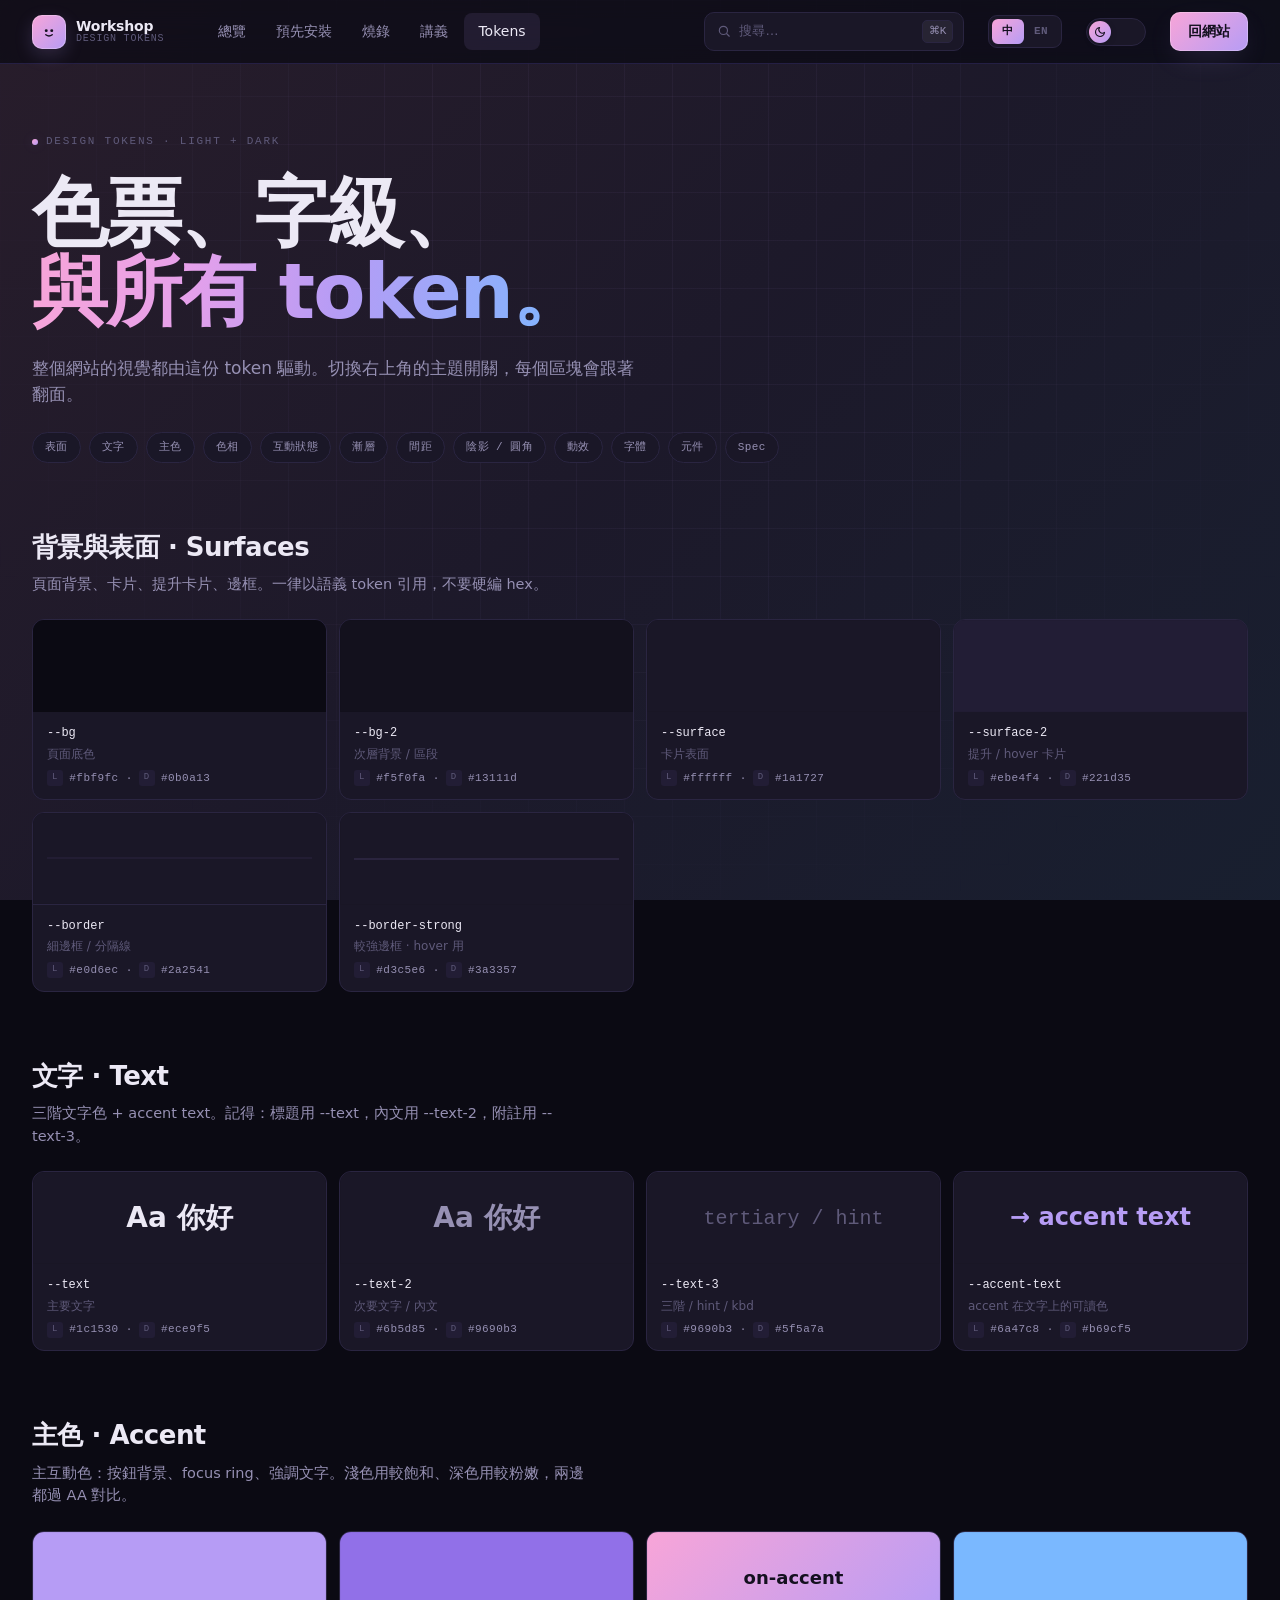
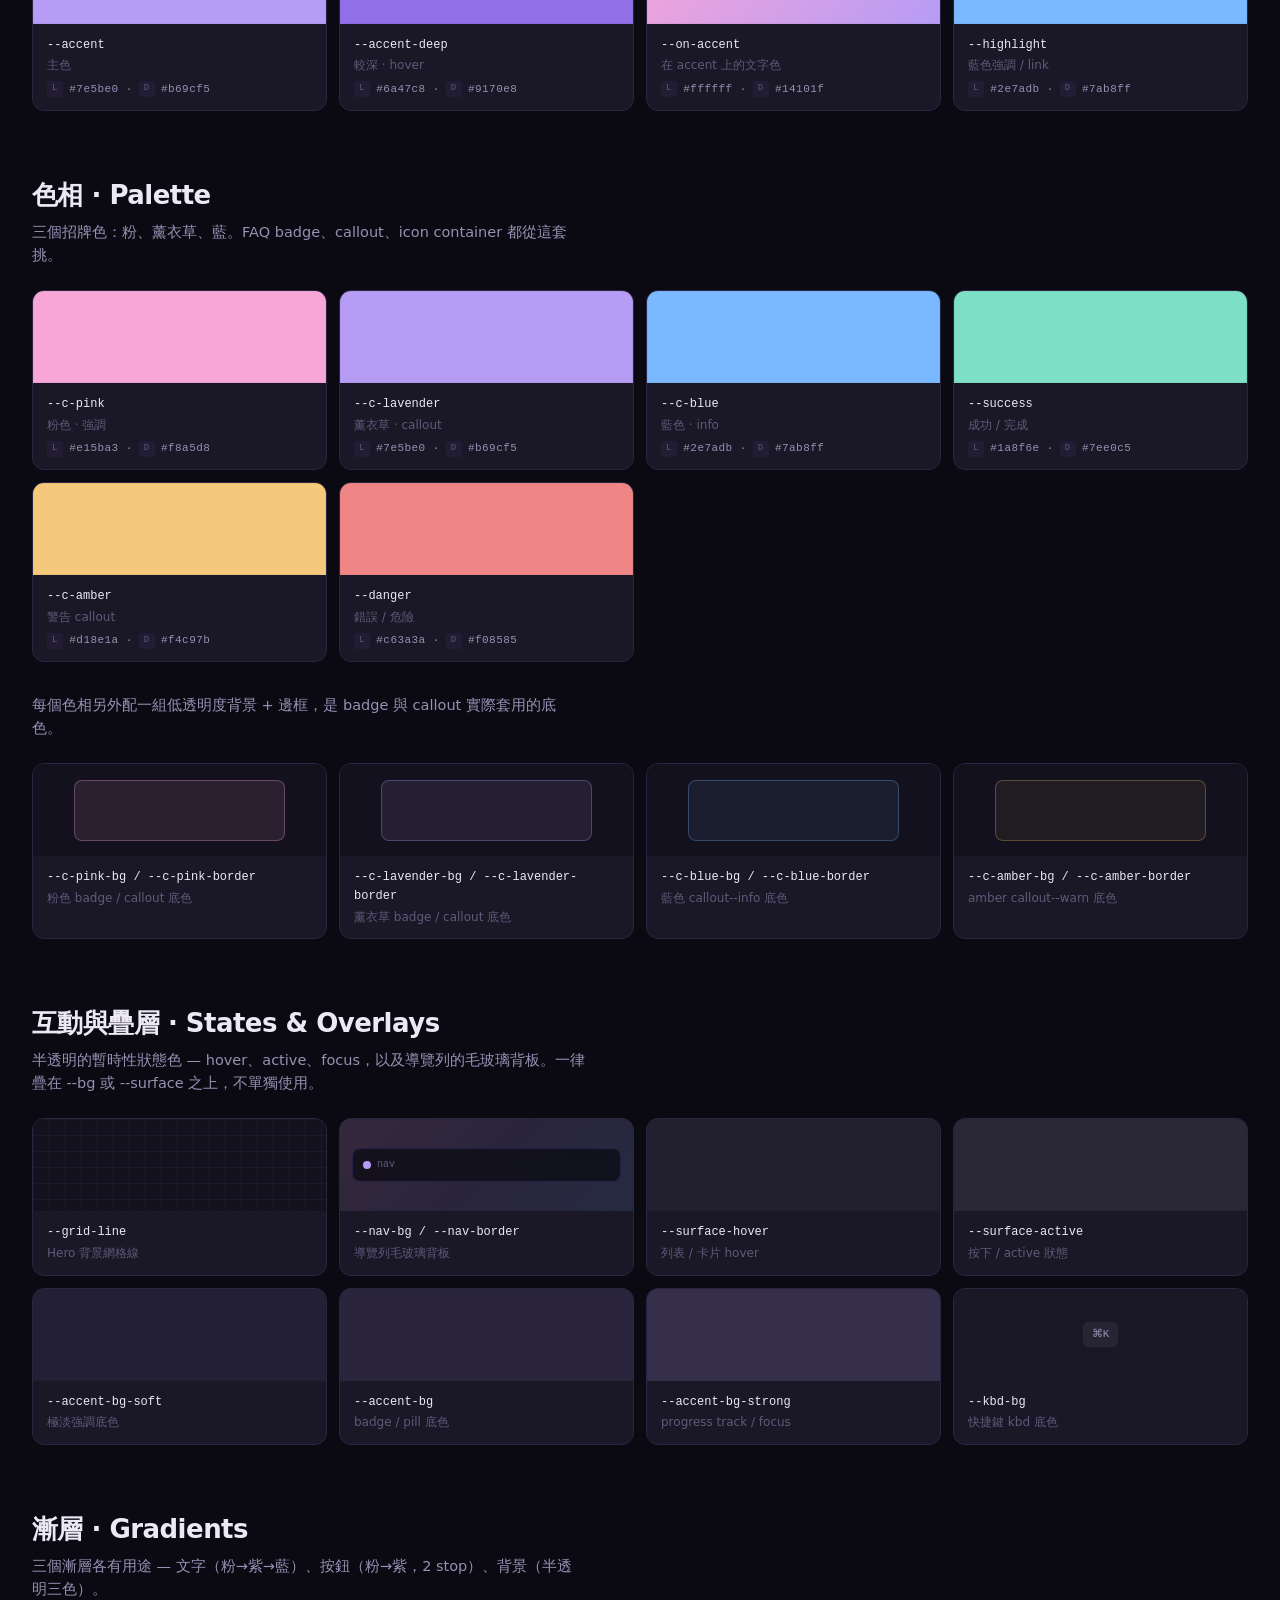
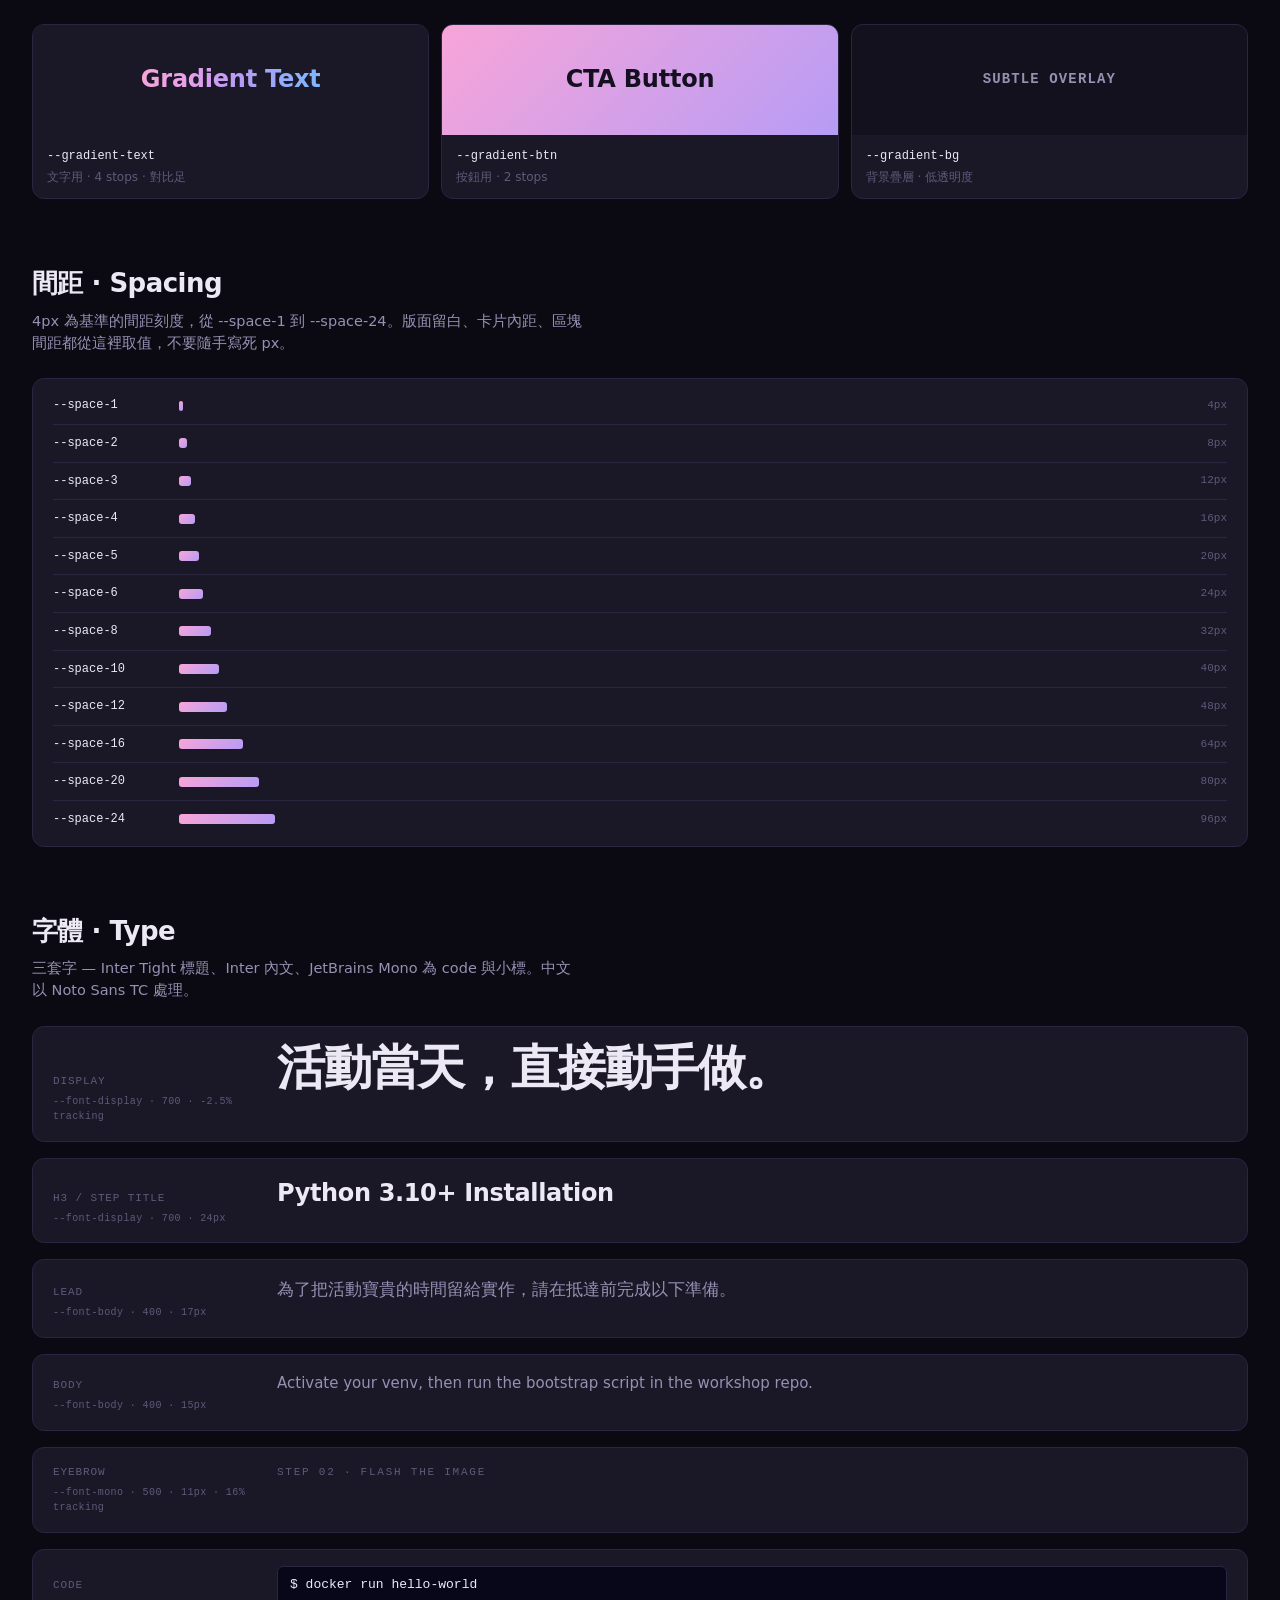
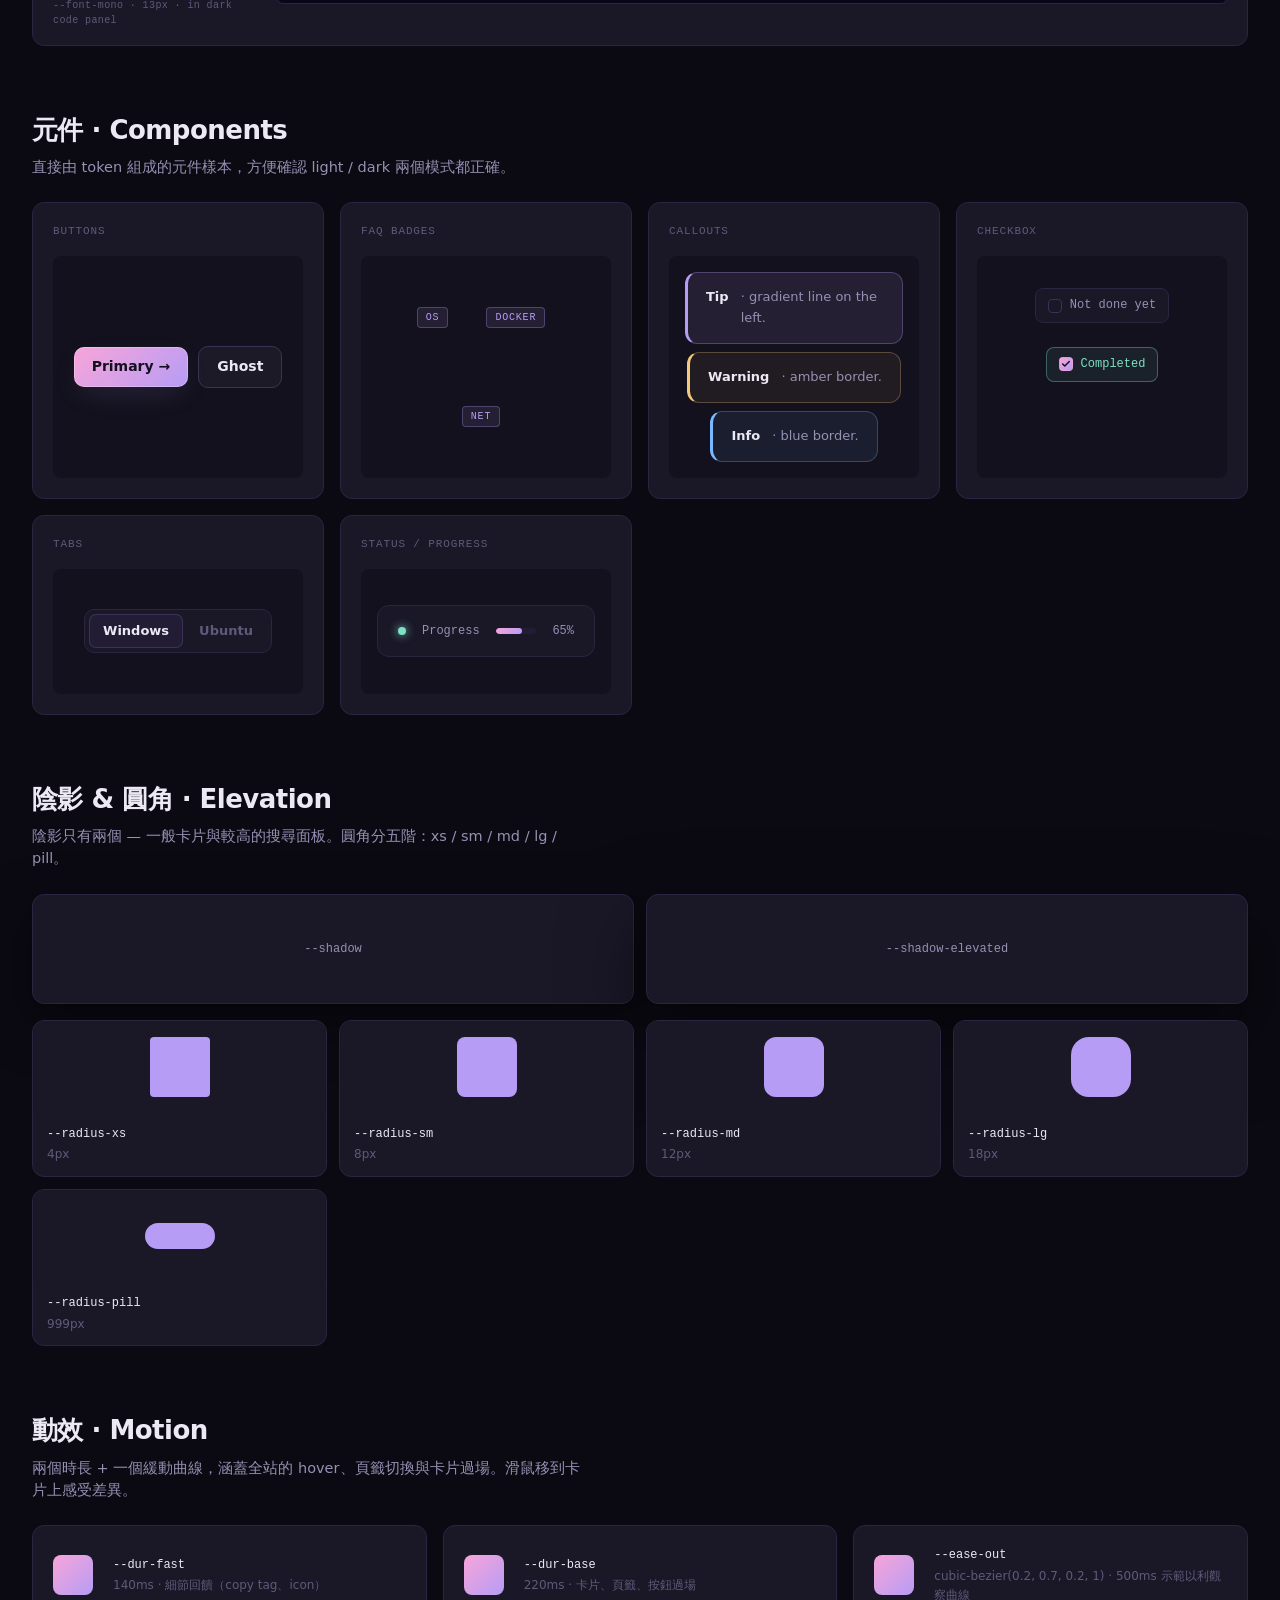
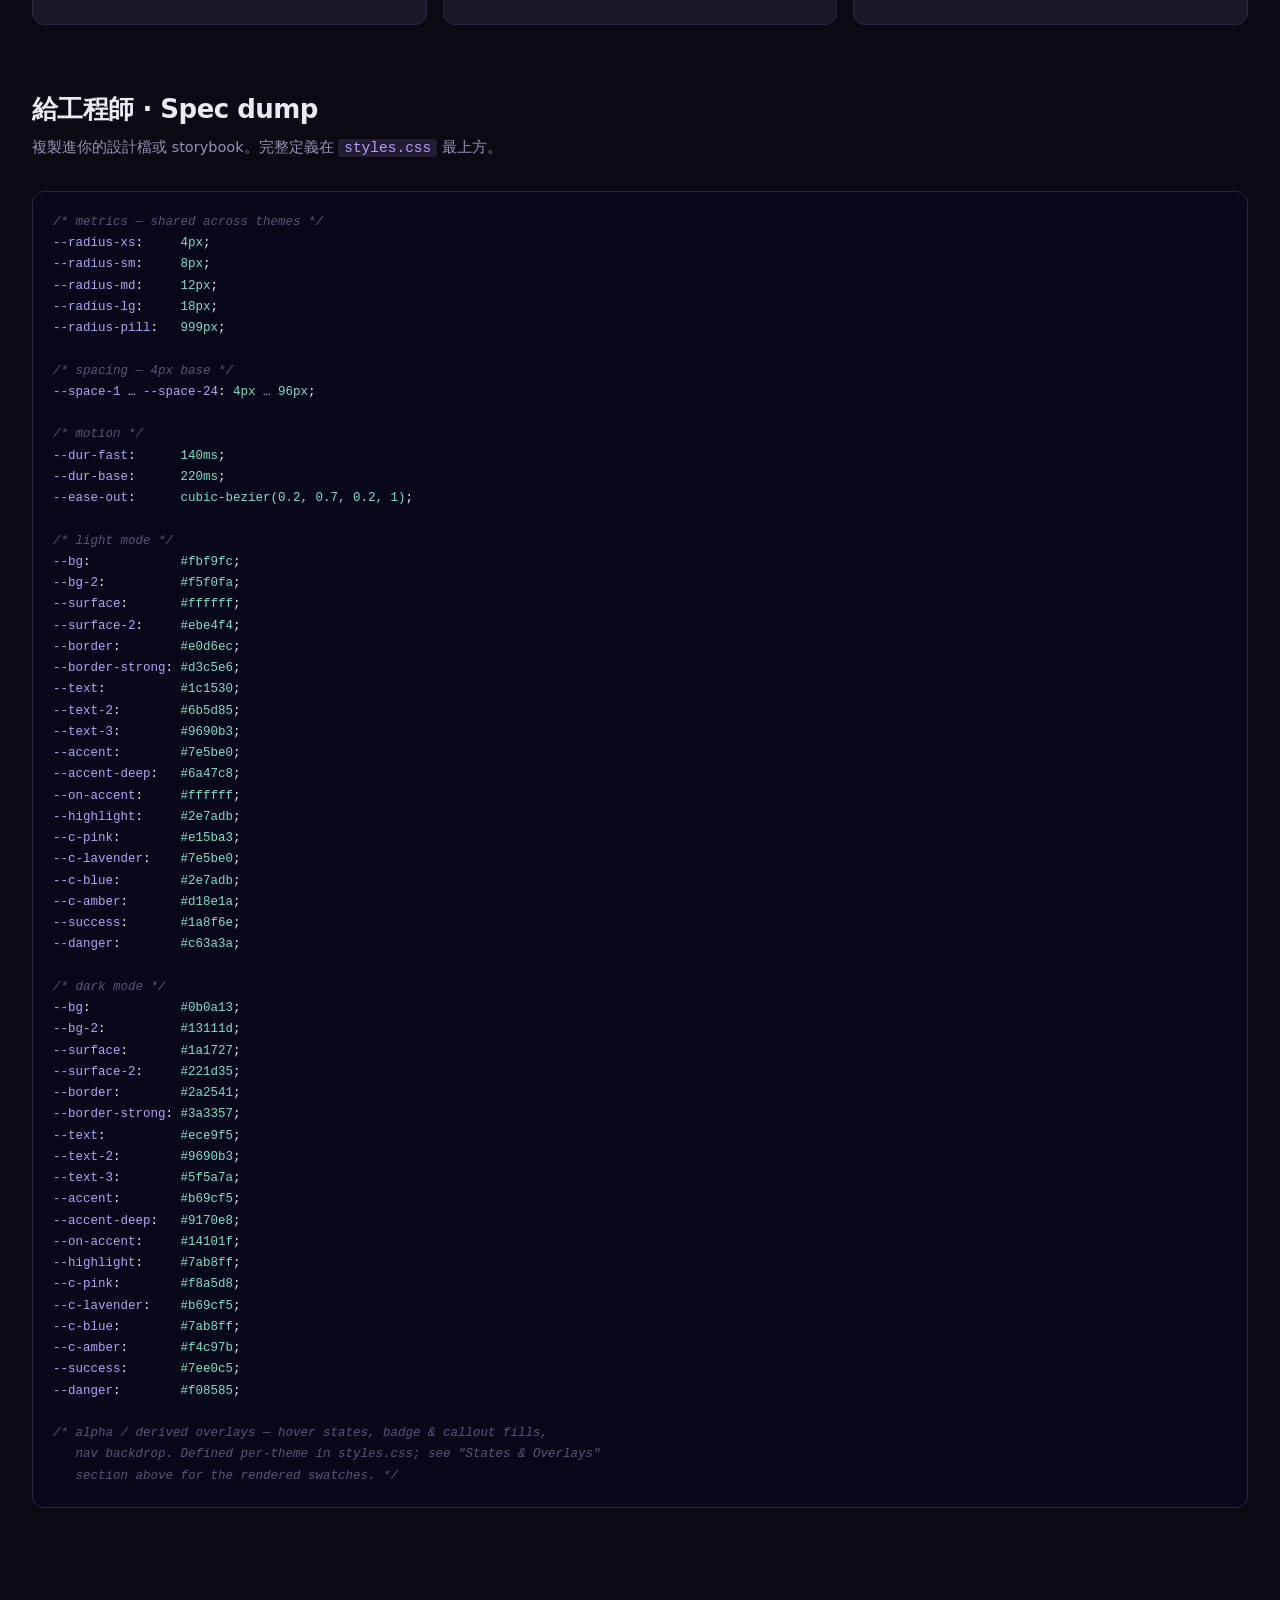
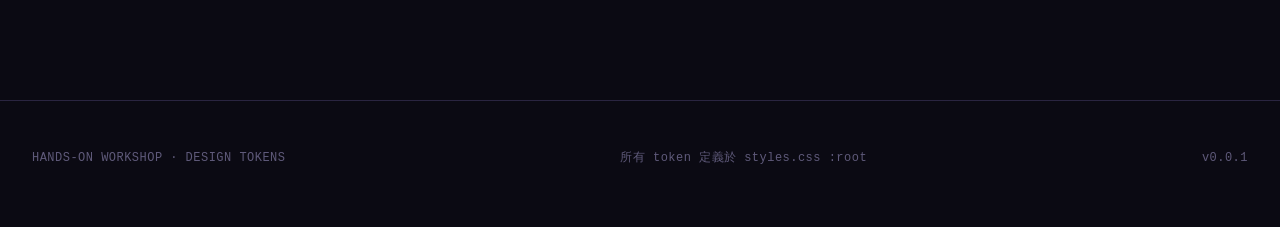
==== commit 7fed6c4d: "fix:Remove the "Prep"." ====
--- a/color-tokens.html
+++ b/color-tokens.html
@@ -335,7 +335,7 @@
         </svg>
       </span>
       <span class="brand-text">
-        <span class="top"><span class="zh-only">Workshop 事前準備</span><span class="en-only">Workshop Prep</span></span>
+        <span class="top"><span class="zh-only">Workshop </span><span class="en-only">Workshop</span></span>
         <span class="sub">DESIGN TOKENS</span>
       </span>
     </a>
--- a/styles.css
+++ b/styles.css
@@ -646,7 +646,7 @@
 
 @media (prefers-reduced-motion: reduce) {
   .mascot, .sticker, .sparkle, .brand-mark .eye, .mascot .eye, .mascot .hand,
-  .console-head .live::before { animation: none !important; }
+  .console-head .live::before, .ghost-dots span { animation: none !important; }
 }
 .hero-cta-row {
   display: flex;
@@ -1895,8 +1895,10 @@
   inset: 0;
   z-index: 100;
   display: none;
+  flex-direction: column;
   align-items: center;
   justify-content: center;
+  gap: var(--space-4);
   background: color-mix(in oklab, var(--bg) 85%, transparent);
   backdrop-filter: blur(8px);
   padding: 6vh 6vw;
@@ -1904,11 +1906,19 @@
 .img-lightbox.on { display: flex; }
 .img-lightbox img {
   max-width: 100%;
-  max-height: 100%;
+  max-height: 80vh;
   object-fit: contain;
   border-radius: var(--radius-md);
   box-shadow: var(--shadow-elevated);
 }
+.img-lightbox-caption {
+  max-width: 640px;
+  text-align: center;
+  color: var(--code-text);
+  font-size: 14.5px;
+  line-height: 1.6;
+}
+.img-lightbox-caption:empty { display: none; }
 .img-lightbox-close {
   position: fixed;
   top: 20px;
@@ -1926,6 +1936,166 @@
 }
 .img-lightbox-close:hover { background: var(--surface-hover); }
 .img-lightbox-close svg { width: 18px; height: 18px; }
+
+/* ===== WORKSHOP HISTORY ===== */
+.history-list {
+  display: flex;
+  flex-direction: column;
+  gap: var(--space-6);
+}
+.history-card {
+  padding: var(--space-8);
+  background: var(--surface);
+  border: 1px solid var(--border);
+  border-radius: var(--radius-lg);
+  box-shadow: var(--shadow);
+}
+.history-head {
+  display: flex;
+  align-items: center;
+  gap: var(--space-3);
+  flex-wrap: wrap;
+}
+.history-badge {
+  display: inline-flex;
+  align-items: center;
+  padding: 4px 12px;
+  font-family: var(--font-mono);
+  font-size: 11px;
+  font-weight: 600;
+  letter-spacing: 0.08em;
+  text-transform: uppercase;
+  color: var(--on-accent);
+  background: var(--gradient-btn);
+  border-radius: 999px;
+}
+.history-date {
+  font-family: var(--font-mono);
+  font-size: 13px;
+  color: var(--text-3);
+}
+.history-card h2 {
+  margin: var(--space-3) 0 0;
+  font-family: var(--font-display);
+  font-weight: 700;
+  font-size: clamp(20px, 2.4vw, 26px);
+  letter-spacing: -0.01em;
+  color: var(--text);
+}
+.history-desc {
+  margin-top: var(--space-3);
+  color: var(--text-2);
+  font-size: 15px;
+  line-height: 1.65;
+}
+.history-photos { margin-top: var(--space-5); }
+.history-photos-label {
+  font-family: var(--font-mono);
+  font-size: 11px;
+  font-weight: 600;
+  letter-spacing: 0.1em;
+  text-transform: uppercase;
+  color: var(--text-3);
+  margin-bottom: var(--space-2);
+}
+.history-gallery {
+  display: grid;
+  grid-template-columns: repeat(auto-fill, minmax(150px, 1fr));
+  gap: var(--space-4);
+}
+.history-photo { margin: 0; }
+.history-photo button {
+  display: block;
+  width: 100%;
+  aspect-ratio: 4 / 3;
+  padding: 0;
+  background: var(--bg-2);
+  border: 1px solid var(--border);
+  border-radius: var(--radius-md);
+  overflow: hidden;
+  cursor: zoom-in;
+  transition: border-color var(--dur-fast), transform var(--dur-fast);
+}
+.history-photo button:hover { border-color: var(--accent); transform: translateY(-2px); }
+.history-photo img {
+  width: 100%;
+  height: 100%;
+  object-fit: cover;
+  display: block;
+}
+.history-photo .cap {
+  display: block;
+  margin-top: 6px;
+  font-size: 12.5px;
+  color: var(--text-3);
+  line-height: 1.5;
+}
+.history-slides { margin-top: var(--space-5); }
+.history-slide-list {
+  display: flex;
+  flex-wrap: wrap;
+  gap: var(--space-3);
+  margin-top: var(--space-2);
+}
+.history-slide-link {
+  display: inline-flex;
+  align-items: center;
+  gap: 8px;
+  padding: 8px 14px;
+  background: var(--surface-2);
+  border: 1px solid var(--border-strong);
+  border-radius: var(--radius-md);
+  color: var(--accent-text);
+  font-size: 13.5px;
+  font-weight: 600;
+  transition: border-color var(--dur-fast), background var(--dur-fast), transform var(--dur-fast);
+}
+.history-slide-link:hover {
+  border-color: var(--accent);
+  background: var(--accent-bg-soft);
+  transform: translateY(-1px);
+}
+.history-slide-link svg { width: 15px; height: 15px; flex-shrink: 0; }
+
+.history-card--ghost {
+  display: flex;
+  flex-direction: column;
+  align-items: center;
+  gap: var(--space-2);
+  text-align: center;
+  background: transparent;
+  border: 1.5px dashed var(--border-strong);
+  box-shadow: none;
+}
+.ghost-dots {
+  display: flex;
+  gap: 9px;
+}
+.ghost-dots span {
+  display: inline-flex;
+  width: 15px;
+  height: 15px;
+  color: var(--c-pink);
+  animation: dot-bounce 1.2s ease-in-out infinite;
+}
+.ghost-dots span svg { width: 100%; height: 100%; display: block; }
+.ghost-dots span:nth-child(2) { color: var(--c-lavender); animation-delay: 0.15s; }
+.ghost-dots span:nth-child(3) { color: var(--c-blue); animation-delay: 0.3s; }
+@keyframes dot-bounce {
+  0%, 80%, 100% { transform: translateY(0); opacity: 0.5; }
+  40% { transform: translateY(-6px); opacity: 1; }
+}
+.history-card--ghost .ghost-text {
+  margin: 0;
+  font-family: var(--font-display);
+  font-weight: 700;
+  font-size: clamp(17px, 2vw, 20px);
+  color: var(--text-2);
+}
+.history-card--ghost .ghost-sub {
+  font-size: 13px;
+  color: var(--text-3);
+}
 
 /* ===== STEP TUTORIAL VIDEO ===== */
 .step-video-link {
